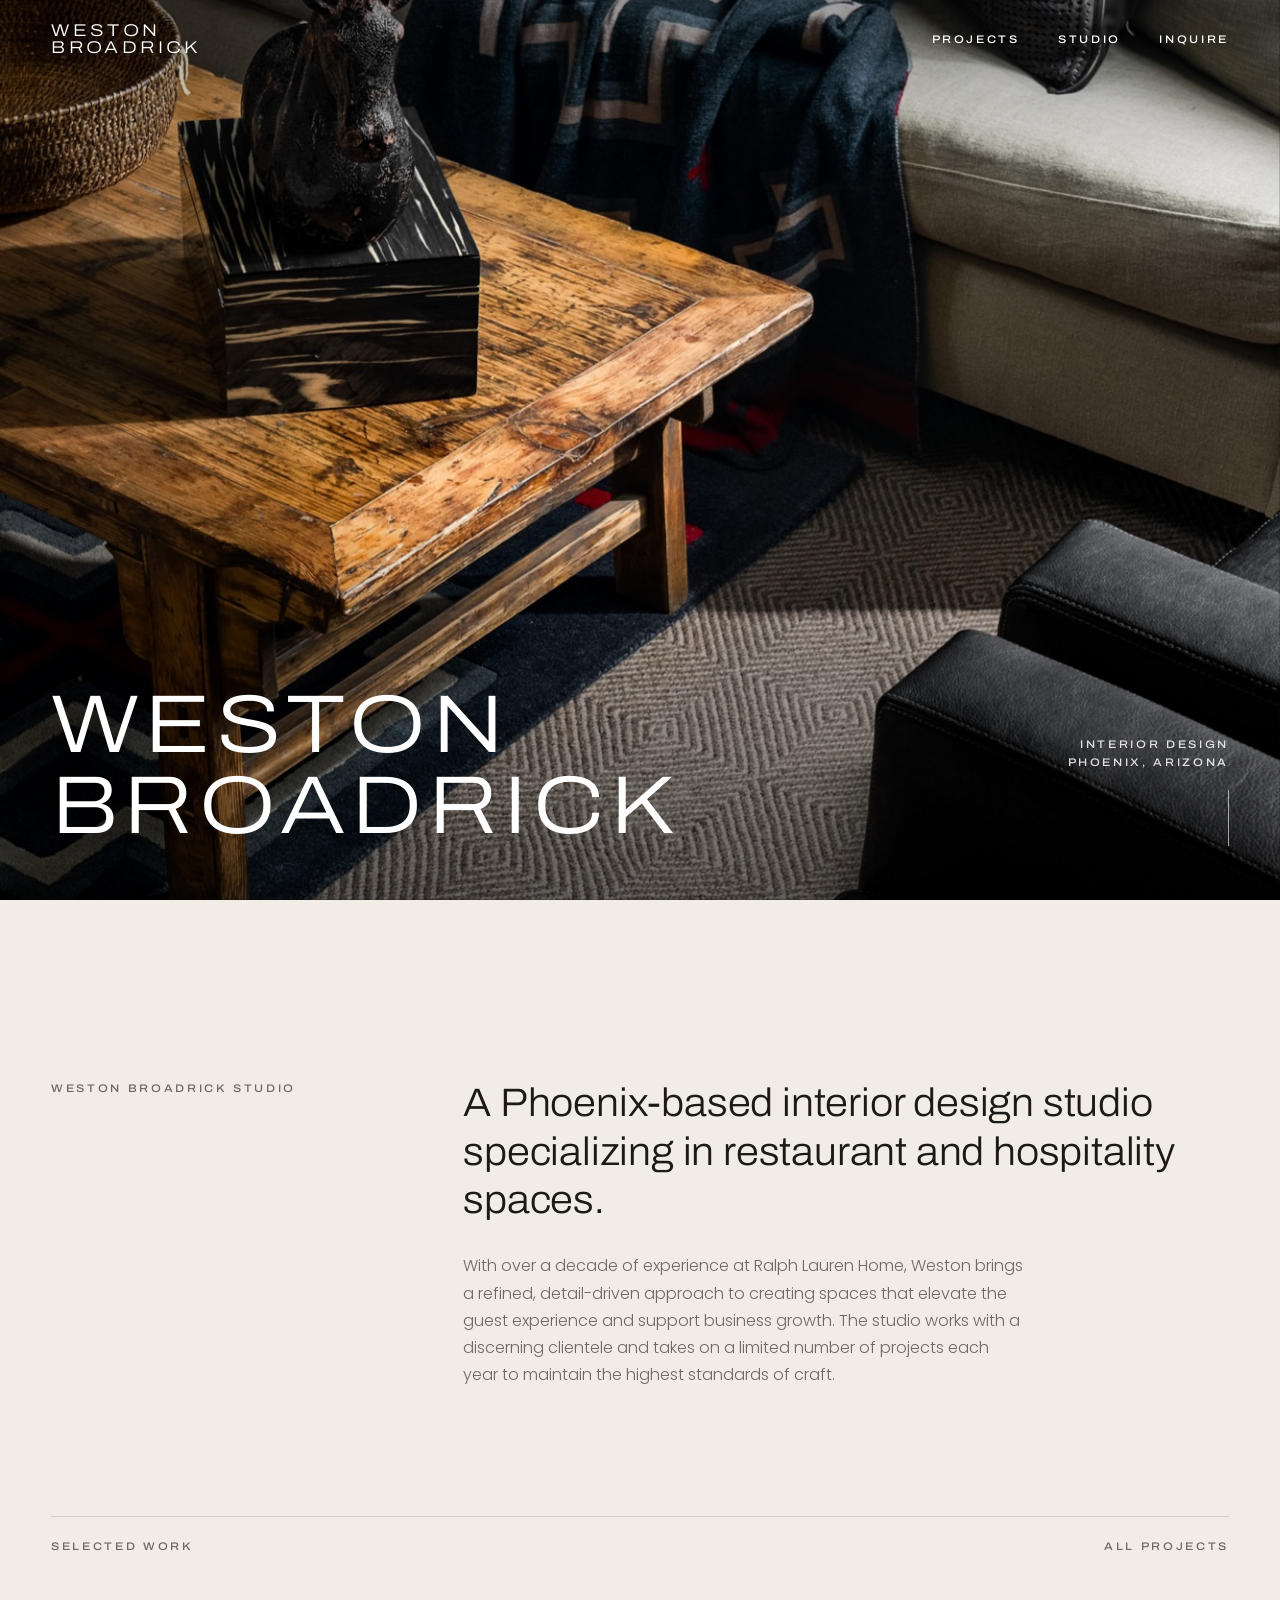
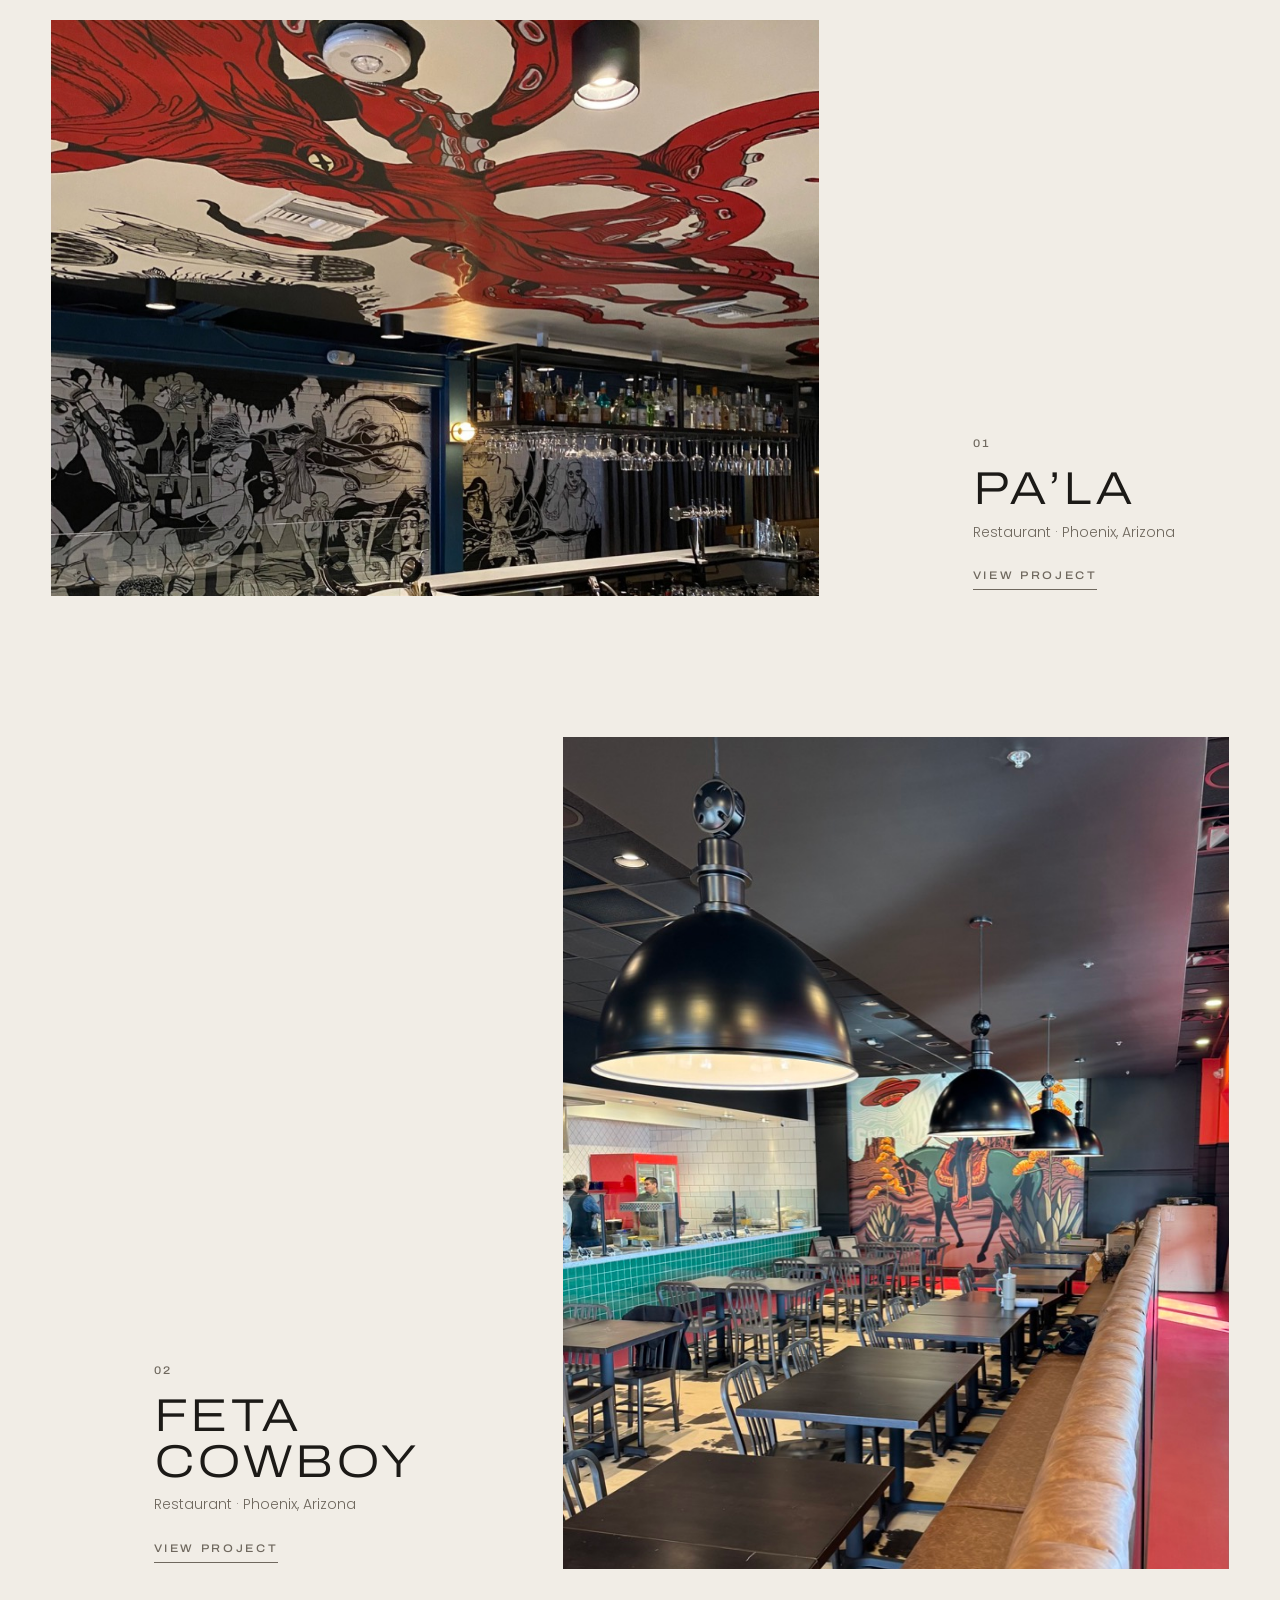
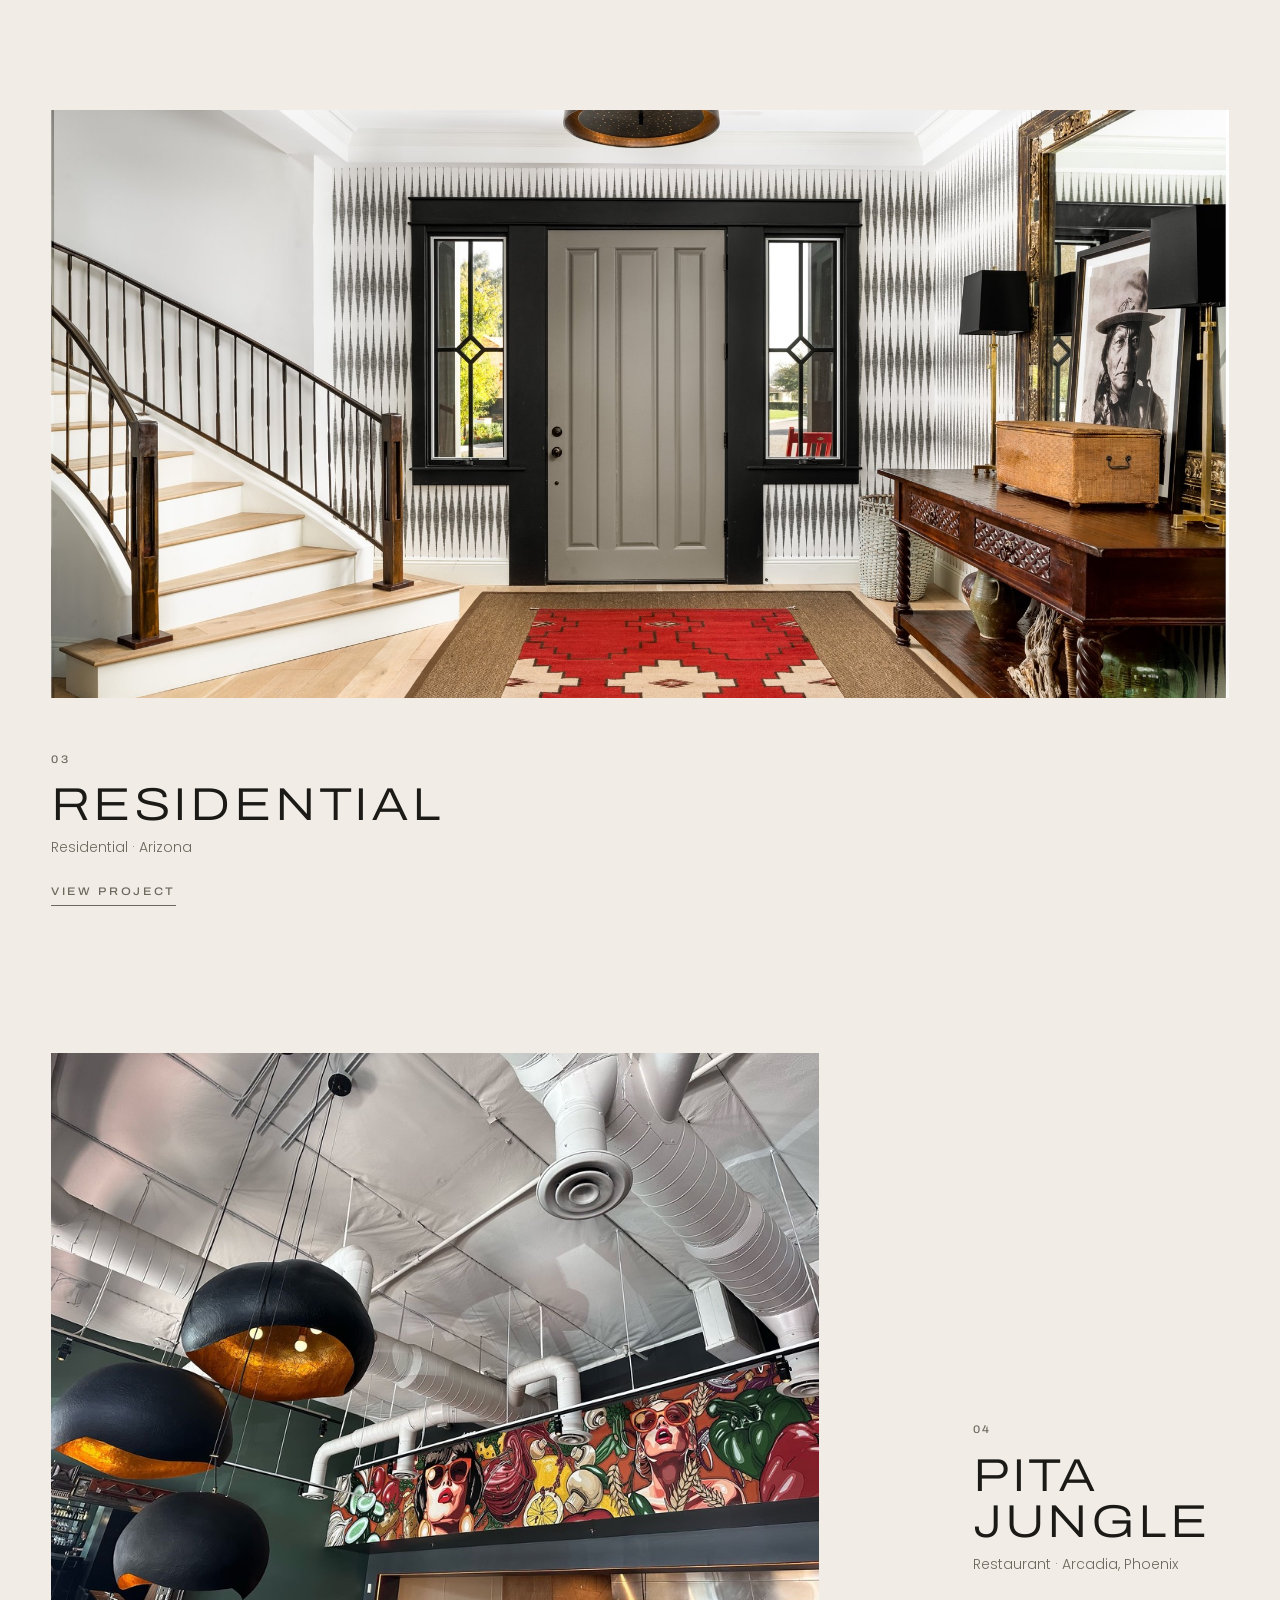
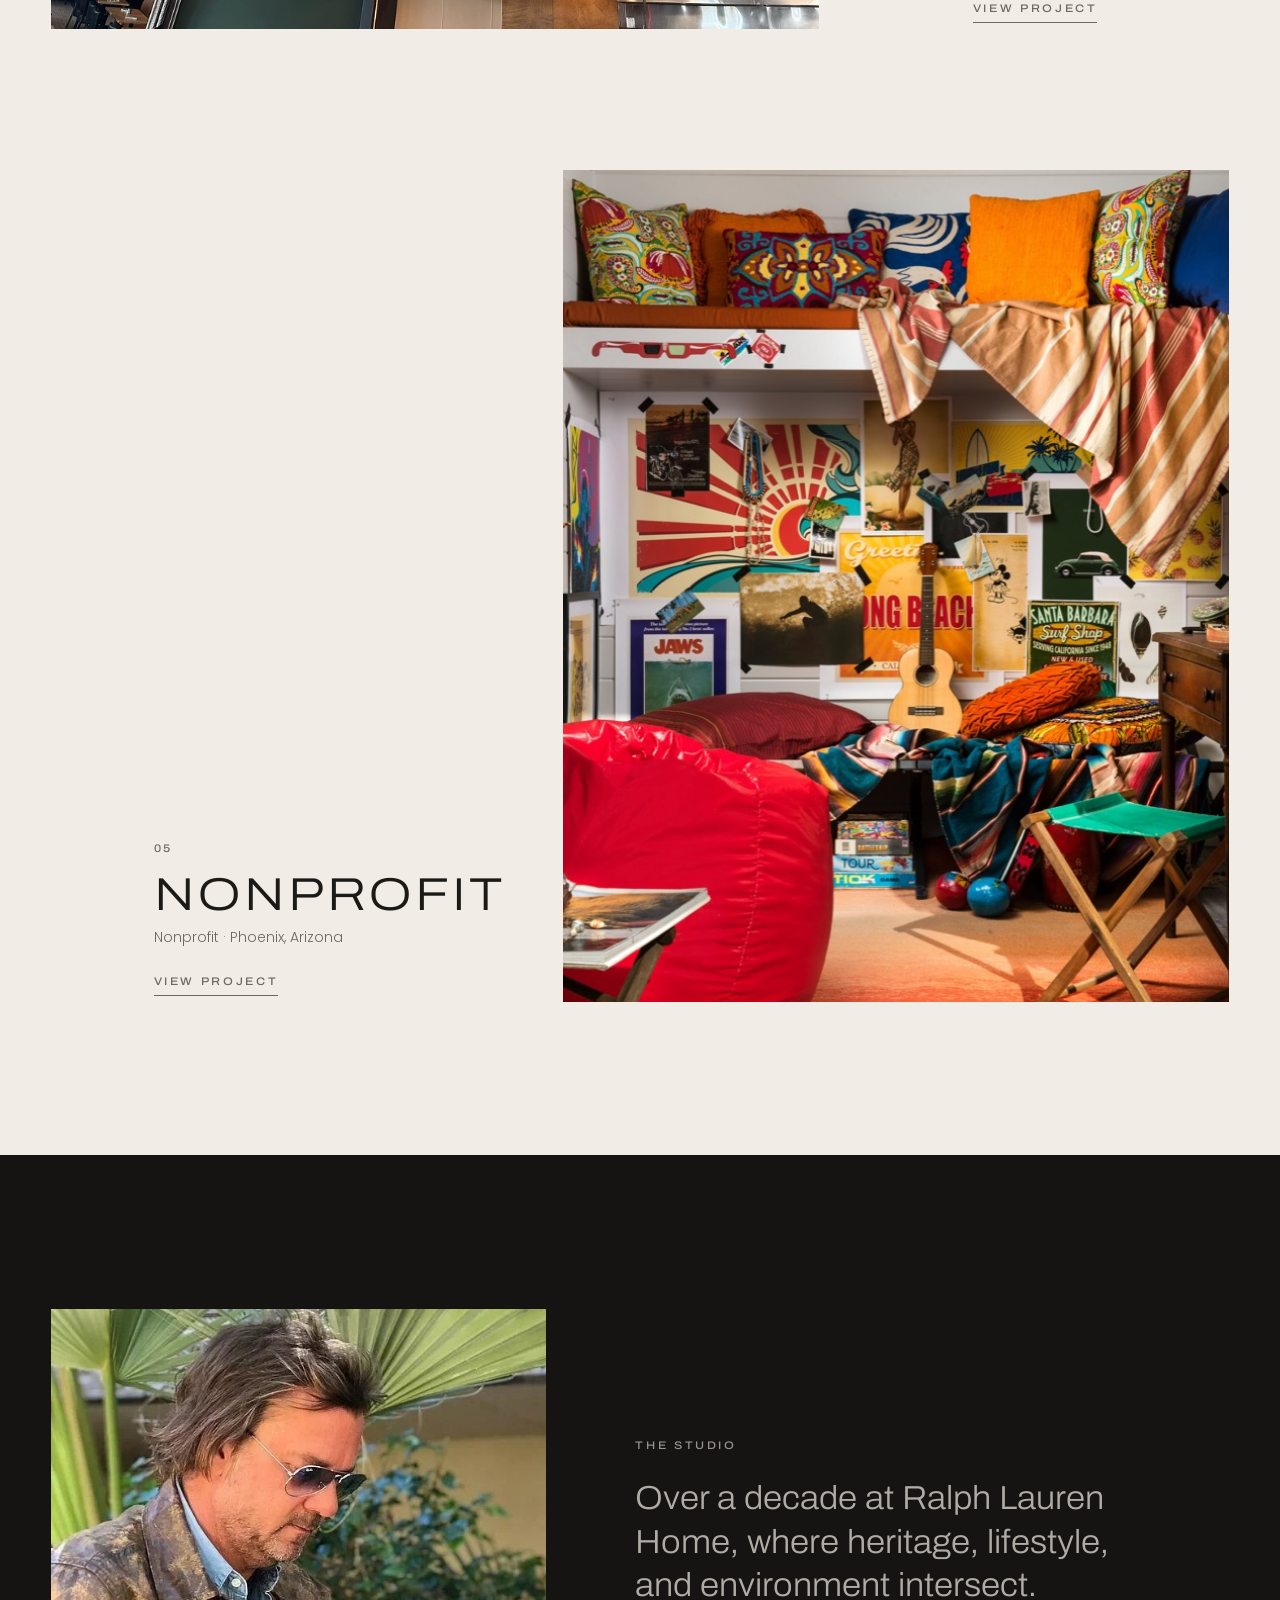
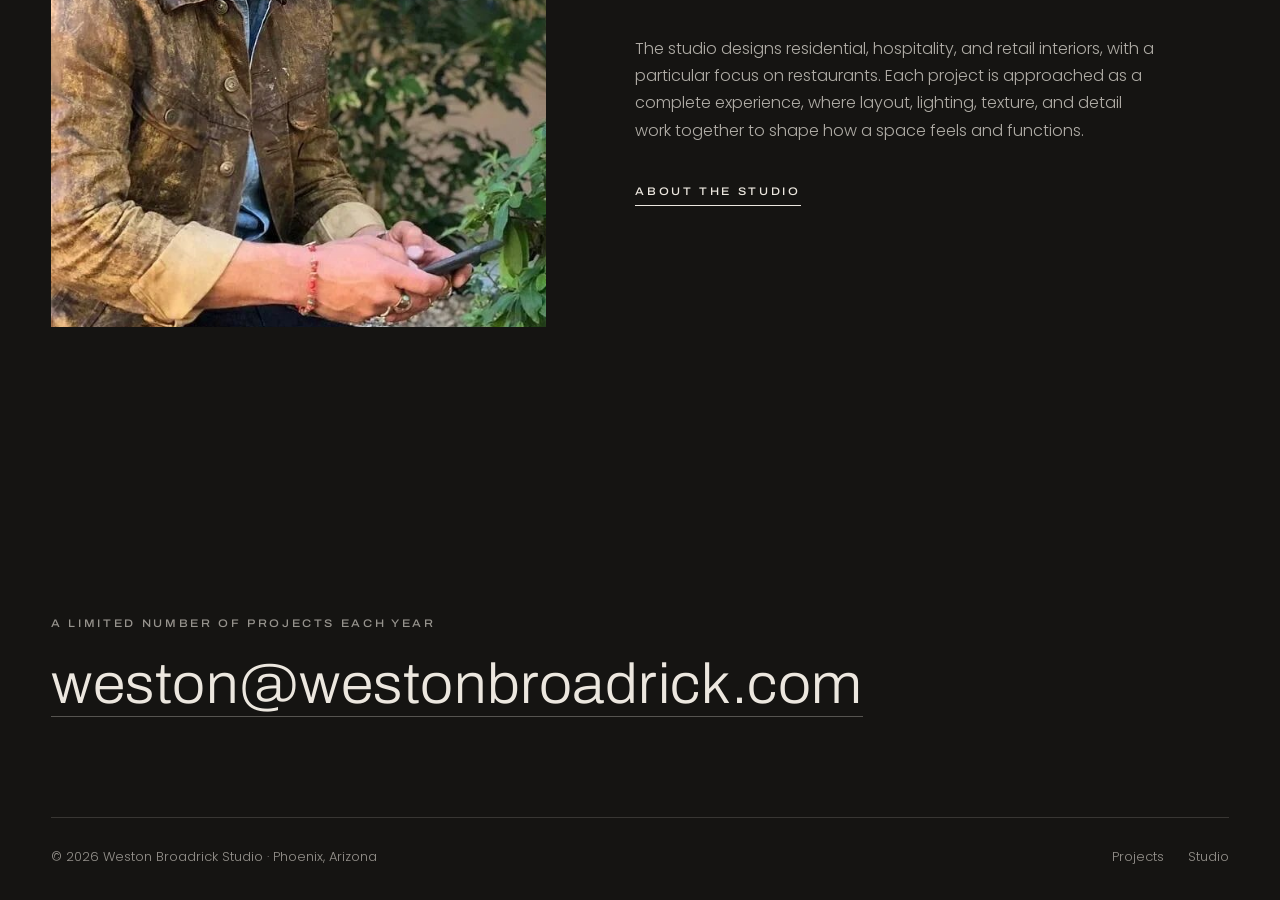
==== index.html @ f84f0133 "Weston Broadrick Studio site: static rebuild of Squarespace portfolio Co-Authored-By: Claude Opus 5 " ====
<!doctype html>
<html lang="en">
<head>
<meta charset="utf-8">
<meta name="viewport" content="width=device-width, initial-scale=1, viewport-fit=cover">
<title>Weston Broadrick Studio — Interior Design, Phoenix</title>
<meta name="description" content="Weston Broadrick Studio is a Phoenix interior design studio specializing in restaurant and hospitality spaces, shaped by over a decade at Ralph Lauren Home.">
<link rel="canonical" href="https://www.westonbroadrick.com/">
<meta property="og:type" content="website">
<meta property="og:title" content="Weston Broadrick Studio — Interior Design, Phoenix">
<meta property="og:description" content="Weston Broadrick Studio is a Phoenix interior design studio specializing in restaurant and hospitality spaces, shaped by over a decade at Ralph Lauren Home.">
<meta property="og:image" content="https://www.westonbroadrick.com/images/res-01.jpg">
<meta property="og:url" content="https://www.westonbroadrick.com/">
<meta name="twitter:card" content="summary_large_image">
<meta name="theme-color" content="#151412">
<link rel="icon" href="favicon.svg" type="image/svg+xml">
<link rel="preconnect" href="https://fonts.googleapis.com">
<link rel="preconnect" href="https://fonts.gstatic.com" crossorigin>
<link rel="stylesheet" href="https://fonts.googleapis.com/css2?family=Archivo:wdth,wght@62..125,300..600&family=Poppins:wght@300;400;500&display=swap">
<link rel="stylesheet" href="css/site.css">
</head>
<body class="has-hero">
<a class="skip" href="#main">Skip to content</a>
<header class="site-header">
  <a class="wordmark" href="./" aria-label="Weston Broadrick Studio, home"><span>Weston</span><span>Broadrick</span></a>
  <button class="menu-btn" type="button" aria-expanded="false" aria-controls="site-nav">Menu</button>
  <nav class="nav" id="site-nav" aria-label="Main">
    <a href="projects/">Projects</a>
    <a href="contact/">Studio</a>
    <a href="mailto:weston@westonbroadrick.com">Inquire</a>
  </nav>
</header>
<main id="main">
  <section class="hero">
    <img src="images/res-01.jpg" srcset="images/res-01-sm.jpg 1000w, images/res-01.jpg 1333w" sizes="100vw" width="1333" height="2000" alt="Living room with a leather chair and a reclaimed wood table" data-full="images/res-01.jpg" fetchpriority="high" decoding="async" style="object-position:50% 22%">
    <div class="hero-text">
      <h1 class="hero-title">Weston<br>Broadrick</h1>
      <div class="hero-meta">
        <span class="eyebrow">Interior Design</span>
        <span class="eyebrow">Phoenix, Arizona</span>
        <div class="scroll-cue" aria-hidden="true"></div>
      </div>
    </div>
  </section>

  <section class="statement wrap">
    <div class="statement-grid reveal">
      <span class="eyebrow">Weston Broadrick Studio</span>
      <div>
        <p class="statement-lead">A Phoenix-based interior design studio specializing in restaurant and hospitality spaces.</p>
        <p class="statement-body">With over a decade of experience at Ralph Lauren Home, Weston brings a refined, detail-driven approach to creating spaces that elevate the guest experience and support business growth. The studio works with a discerning clientele and takes on a limited number of projects each year to maintain the highest standards of craft.</p>
      </div>
    </div>
  </section>

  <section class="index wrap" aria-labelledby="work-h">
    <div class="index-head"><h2 class="eyebrow" id="work-h" style="margin:0">Selected Work</h2><a class="eyebrow" href="projects/">All projects</a></div>
  <a class="work a reveal" href="projects/pala/">
    <div class="work-media"><img src="images/pala-01.jpg" srcset="images/pala-01-sm.jpg 1000w, images/pala-01.jpg 2000w" sizes="(max-width: 820px) 100vw, 66vw" width="2000" height="1910" alt="Red octopus mural spanning the bar ceiling at Pa’La" data-full="images/pala-01.jpg" loading="lazy" decoding="async"></div>
    <div class="work-caption">
      <span class="eyebrow work-num">01</span>
      <h3 class="work-name">Pa’La</h3>
      <div class="work-type">Restaurant &middot; Phoenix, Arizona</div>
      <span class="eyebrow work-link">View project</span>
    </div>
  </a>
  <a class="work b reveal" href="projects/fetacowboy/">
    <div class="work-media"><img src="images/feta-cover.jpg" srcset="images/feta-cover-sm.jpg 1000w, images/feta-cover.jpg 1490w" sizes="(max-width: 820px) 100vw, 58vw" width="1490" height="2000" alt="Long dining room with banquette and dome pendants at Feta Cowboy" data-full="images/feta-cover.jpg" loading="lazy" decoding="async"></div>
    <div class="work-caption">
      <span class="eyebrow work-num">02</span>
      <h3 class="work-name">Feta Cowboy</h3>
      <div class="work-type">Restaurant &middot; Phoenix, Arizona</div>
      <span class="eyebrow work-link">View project</span>
    </div>
  </a>
  <a class="work c reveal" href="projects/residential/">
    <div class="work-media"><img src="images/res-03.jpg" srcset="images/res-03-sm.jpg 1000w, images/res-03.jpg 2000w" sizes="100vw" width="2000" height="1333" alt="Entry hall with staircase, red runner, and wood console" data-full="images/res-03.jpg" loading="lazy" decoding="async"></div>
    <div class="work-caption">
      <span class="eyebrow work-num">03</span>
      <h3 class="work-name">Residential</h3>
      <div class="work-type">Residential &middot; Arizona</div>
      <span class="eyebrow work-link">View project</span>
    </div>
  </a>
  <a class="work a reveal" href="projects/pita-jungle/">
    <div class="work-media"><img src="images/pita-02.jpg" srcset="images/pita-02-sm.jpg 1000w, images/pita-02.jpg 2000w" sizes="(max-width: 820px) 100vw, 66vw" width="2000" height="1500" alt="Bar with black dome pendants and a painted mural at Pita Jungle Arcadia" data-full="images/pita-02.jpg" loading="lazy" decoding="async"></div>
    <div class="work-caption">
      <span class="eyebrow work-num">04</span>
      <h3 class="work-name">Pita Jungle</h3>
      <div class="work-type">Restaurant &middot; Arcadia, Phoenix</div>
      <span class="eyebrow work-link">View project</span>
    </div>
  </a>
  <a class="work b reveal" href="projects/nonprofit/">
    <div class="work-media"><img src="images/np-01.jpg" srcset="images/np-01-sm.jpg 1000w, images/np-01.jpg 1317w" sizes="(max-width: 820px) 100vw, 58vw" width="1317" height="2000" alt="Colorful textiles and lanterns inside the Boho Beach House playhouse" data-full="images/np-01.jpg" loading="lazy" decoding="async"></div>
    <div class="work-caption">
      <span class="eyebrow work-num">05</span>
      <h3 class="work-name">Nonprofit</h3>
      <div class="work-type">Nonprofit &middot; Phoenix, Arizona</div>
      <span class="eyebrow work-link">View project</span>
    </div>
  </a>
  </section>

  <section class="studio-band">
    <div class="wrap studio-grid reveal">
      <img src="images/studio-weston.jpg" width="609" height="810" alt="Weston Broadrick" data-full="images/studio-weston.jpg" loading="lazy" decoding="async">
      <div>
        <span class="eyebrow">The Studio</span>
        <p class="studio-quote">Over a decade at Ralph Lauren Home, where heritage, lifestyle, and environment intersect.</p>
        <p>The studio designs residential, hospitality, and retail interiors, with a particular focus on restaurants. Each project is approached as a complete experience, where layout, lighting, texture, and detail work together to shape how a space feels and functions.</p>
        <a class="eyebrow work-link" href="contact/">About the studio</a>
      </div>
    </div>
  </section>
</main>
<script type="application/ld+json">{"@context": "https://schema.org", "@type": "InteriorDesigner", "name": "Weston Broadrick Studio", "url": "https://www.westonbroadrick.com/", "email": "weston@westonbroadrick.com", "image": "https://www.westonbroadrick.com/images/res-01.jpg", "founder": {"@type": "Person", "name": "Weston Broadrick"}, "address": {"@type": "PostalAddress", "addressLocality": "Phoenix", "addressRegion": "AZ", "addressCountry": "US"}, "description": "Weston Broadrick Studio is a Phoenix interior design studio specializing in restaurant and hospitality spaces, shaped by over a decade at Ralph Lauren Home."}</script>
<footer class="site-footer">
  <div class="wrap">
    <div class="footer-cta reveal">
      <span class="eyebrow">A limited number of projects each year</span><br>
      <a class="footer-email" href="mailto:weston@westonbroadrick.com">weston@westonbroadrick.com</a>
    </div>
    <div class="footer-base">
      <span>&copy; 2026 Weston Broadrick Studio &middot; Phoenix, Arizona</span>
      <nav aria-label="Footer"><a href="projects/">Projects</a><a href="contact/">Studio</a></nav>
    </div>
  </div>
</footer>
<script src="js/site.js"></script>
</body>
</html>
---- css/site.css ----
/* ==========================================================
   Weston Broadrick Studio — site styles
   One stylesheet for every page. Colors and fonts live in the
   :root block right below, so the whole look can be tuned there.
   ========================================================== */

:root {
  --paper: #f1ede6;      /* warm off-white background, like heavy stock */
  --paper-2: #e8e2d8;    /* slightly deeper panel tone */
  --ink: #1c1a17;        /* near-black text */
  --muted: #6f685e;      /* secondary text */
  --line: rgba(28, 26, 23, 0.16);
  --night: #151412;      /* dark sections + footer */
  --night-ink: #ece7df;

  /* Archivo stands in for Acumin Pro (wide, all-caps headings);
     Poppins Light matches the current site body text */
  --display: "Archivo", "Helvetica Neue", Arial, sans-serif;
  --body: "Poppins", "Helvetica Neue", Arial, sans-serif;

  --gutter: clamp(16px, 4vw, 56px);
  --max: 1440px;
  --ease: cubic-bezier(0.2, 0.7, 0.1, 1);
}

*, *::before, *::after { box-sizing: border-box; }
html { -webkit-text-size-adjust: 100%; scroll-behavior: smooth; }
body {
  margin: 0;
  background: var(--paper);
  color: var(--ink);
  font-family: var(--body);
  font-weight: 300;
  font-size: 16px;
  line-height: 1.7;
  -webkit-font-smoothing: antialiased;
}
img { display: block; max-width: 100%; height: auto; }
a { color: inherit; text-decoration: none; }
::selection { background: var(--ink); color: var(--paper); }

/* ---------- shared type ---------- */
.caps {
  font-family: var(--display);
  font-stretch: 112%;
  font-weight: 400;
  text-transform: uppercase;
  letter-spacing: 0.16em;
}
.eyebrow {
  font-family: var(--display);
  font-stretch: 112%;
  font-size: 11px;
  font-weight: 500;
  letter-spacing: 0.24em;
  text-transform: uppercase;
  color: var(--muted);
}
.wrap { max-width: var(--max); margin: 0 auto; padding: 0 var(--gutter); }

/* ---------- header ---------- */
.site-header {
  position: fixed; inset: 0 0 auto 0; z-index: 50;
  display: flex; align-items: center; justify-content: space-between;
  padding: 22px var(--gutter);
  color: var(--ink);
  transition: background .4s var(--ease), color .4s var(--ease), padding .4s var(--ease);
}
/* over a full-bleed photo the header starts white, then turns solid on scroll */
.has-hero .site-header { color: #fff; }
.site-header.is-solid {
  background: rgba(241, 237, 230, 0.94);
  -webkit-backdrop-filter: blur(10px); backdrop-filter: blur(10px);
  color: var(--ink);
  padding-top: 14px; padding-bottom: 14px;
  border-bottom: 1px solid var(--line);
}
.wordmark {
  font-family: var(--display);
  font-stretch: 118%;
  font-weight: 300;
  font-size: 17px;
  line-height: 1.02;
  letter-spacing: 0.2em;
  text-transform: uppercase;
}
.wordmark span { display: block; }
.nav { display: flex; gap: clamp(20px, 3vw, 40px); }
.nav a {
  font-family: var(--display); font-stretch: 112%;
  font-size: 11px; font-weight: 500; letter-spacing: 0.24em; text-transform: uppercase;
  padding: 6px 0; position: relative;
}
.nav a::after {
  content: ""; position: absolute; left: 0; right: 100%; bottom: 0;
  height: 1px; background: currentColor; transition: right .4s var(--ease);
}
.nav a:hover::after, .nav a[aria-current="page"]::after { right: 0; }

/* phone menu */
.menu-btn {
  display: none; background: none; border: 0; color: inherit; padding: 8px 0 8px 12px;
  font: 500 11px/1 var(--display); font-stretch: 112%; letter-spacing: 0.24em; text-transform: uppercase;
  cursor: pointer;
}
@media (max-width: 720px) {
  .menu-btn { display: block; }
  .nav {
    position: fixed; inset: 0; z-index: -1;
    flex-direction: column; justify-content: center; align-items: center; gap: 28px;
    background: var(--night); color: var(--night-ink);
    opacity: 0; pointer-events: none; transition: opacity .35s var(--ease);
  }
  .nav a { font-size: 15px; }
  .menu-open .nav { opacity: 1; pointer-events: auto; }
  /* frosted glass would trap the full-screen menu inside the header bar, so drop it while open */
  .menu-open .site-header {
    color: var(--night-ink); background: transparent; border-color: transparent;
    -webkit-backdrop-filter: none; backdrop-filter: none;
  }
  .menu-open { overflow: hidden; }
}

/* ---------- full-bleed hero ---------- */
.hero {
  position: relative; height: 100vh; height: 100svh; min-height: 520px;
  overflow: hidden; background: var(--night); color: #fff;
}
.hero img {
  position: absolute; inset: 0; width: 100%; height: 100%; object-fit: cover;
  transform: scale(1.04); animation: settle 2.4s var(--ease) forwards;
}
@keyframes settle { to { transform: scale(1); } }
.hero::after { /* soft shade so white type always reads */
  content: ""; position: absolute; inset: 0;
  background: linear-gradient(180deg, rgba(0,0,0,.34) 0%, rgba(0,0,0,0) 26%, rgba(0,0,0,0) 55%, rgba(0,0,0,.5) 100%);
}
.hero-text {
  position: absolute; left: var(--gutter); right: var(--gutter); bottom: clamp(28px, 6vh, 64px);
  z-index: 2; display: flex; justify-content: space-between; align-items: flex-end; gap: 24px;
}
.hero-title {
  margin: 0; font-family: var(--display); font-stretch: 118%; font-weight: 300;
  font-size: clamp(34px, 6.4vw, 96px); line-height: 0.98; letter-spacing: 0.06em; text-transform: uppercase;
}
.hero-meta { color: rgba(255,255,255,.85); text-align: right; white-space: nowrap; }
.hero-meta .eyebrow { color: inherit; display: block; }
.scroll-cue {
  width: 1px; height: 56px; background: rgba(255,255,255,.6); margin-left: auto; margin-top: 18px;
  transform-origin: top; animation: cue 2.2s var(--ease) infinite;
}
@keyframes cue { 0% { transform: scaleY(0); } 50% { transform: scaleY(1); transform-origin: top; } 51% { transform-origin: bottom; } 100% { transform: scaleY(0); transform-origin: bottom; } }
@media (max-width: 720px) {
  .hero-text { flex-direction: column; align-items: flex-start; }
  .hero-meta { text-align: left; }
  .scroll-cue { display: none; }
}

/* ---------- intro statement ---------- */
.statement { padding-top: clamp(80px, 14vw, 180px); padding-bottom: clamp(64px, 10vw, 140px); }
.statement-grid { display: grid; grid-template-columns: 1fr 2.2fr; gap: clamp(24px, 5vw, 80px); }
.statement-lead {
  margin: 0; font-family: var(--display); font-stretch: 105%; font-weight: 300;
  font-size: clamp(24px, 3.1vw, 44px); line-height: 1.22; letter-spacing: -0.005em;
}
.statement-body { margin: 28px 0 0; max-width: 560px; color: var(--muted); font-size: 16px; }
@media (max-width: 820px) { .statement-grid { grid-template-columns: 1fr; } }

/* ---------- project index (home + projects page) ---------- */
.index { padding-bottom: clamp(80px, 12vw, 160px); }
.index-head {
  display: flex; justify-content: space-between; align-items: baseline;
  border-top: 1px solid var(--line); padding-top: 20px; margin-bottom: clamp(32px, 5vw, 64px);
}
.work {
  display: grid; grid-template-columns: repeat(12, 1fr); gap: var(--gutter);
  align-items: end; margin-bottom: clamp(72px, 11vw, 150px);
}
.work:last-child { margin-bottom: 0; }
.work-media { overflow: hidden; background: var(--paper-2); }
.work-media img { width: 100%; height: 100%; object-fit: cover; transition: transform 1.2s var(--ease); }
.work:hover .work-media img { transform: scale(1.035); }
.work-caption { padding-bottom: 6px; }
.work-num { display: block; margin-bottom: 14px; }
.work-name {
  margin: 0 0 8px; font-family: var(--display); font-stretch: 118%; font-weight: 300;
  font-size: clamp(28px, 3.6vw, 52px); line-height: 1; letter-spacing: 0.06em; text-transform: uppercase;
}
.work-type { color: var(--muted); font-size: 14px; }
.work-link {
  display: inline-block; margin-top: 22px; padding-bottom: 4px; border-bottom: 1px solid currentColor;
}
/* the five rows alternate size and side, magazine-spread style */
.work.a .work-media { grid-column: 1 / span 8; aspect-ratio: 4 / 3; }
.work.a .work-caption { grid-column: 10 / span 3; }
.work.b .work-media { grid-column: 6 / span 7; aspect-ratio: 4 / 5; order: 2; }
.work.b .work-caption { grid-column: 2 / span 3; order: 1; }
.work.c .work-media { grid-column: 1 / span 12; aspect-ratio: 16 / 8; }
.work.c .work-caption { grid-column: 1 / span 6; }
@media (max-width: 820px) {
  .work { grid-template-columns: 1fr; gap: 18px; }
  .work .work-media, .work .work-caption { grid-column: 1 / -1 !important; order: initial !important; }
  .work .work-media { aspect-ratio: 4 / 5 !important; }
  .work.c .work-media { aspect-ratio: 4 / 3 !important; }
}

/* ---------- studio band ---------- */
.studio-band { background: var(--night); color: var(--night-ink); padding: clamp(80px, 12vw, 160px) 0; }
.studio-band .eyebrow { color: rgba(236,231,223,.6); }
.studio-grid { display: grid; grid-template-columns: 5fr 6fr; gap: clamp(32px, 7vw, 120px); align-items: center; }
.studio-grid img { width: 100%; aspect-ratio: 4 / 5; object-fit: cover; }
.studio-quote {
  margin: 20px 0 28px; font-family: var(--display); font-stretch: 105%; font-weight: 300;
  font-size: clamp(22px, 2.6vw, 36px); line-height: 1.3;
}
.studio-band p { color: rgba(236,231,223,.72); max-width: 520px; }
.studio-band .work-link { color: var(--night-ink); }
@media (max-width: 820px) { .studio-grid { grid-template-columns: 1fr; } }

/* ---------- project page ---------- */
.project-meta {
  display: grid; grid-template-columns: repeat(4, 1fr); gap: var(--gutter);
  padding: clamp(40px, 6vw, 72px) 0; border-bottom: 1px solid var(--line);
}
.project-meta dt { margin-bottom: 6px; }
.project-meta dd { margin: 0; font-size: 15px; }
.project-story { padding-top: clamp(56px, 8vw, 110px); }
.project-story .statement-lead { max-width: 900px; }
.project-story p.statement-body { max-width: 640px; }
@media (max-width: 720px) { .project-meta { grid-template-columns: 1fr 1fr; row-gap: 24px; } }

.gallery { padding-top: clamp(56px, 8vw, 110px); padding-bottom: clamp(56px, 8vw, 110px); display: grid; gap: clamp(12px, 2vw, 28px); }
.g-row { display: grid; gap: clamp(12px, 2vw, 28px); }
.g-row.two { grid-template-columns: 1fr 1fr; }
.g-row.one-inset { padding: 0 clamp(0px, 10vw, 180px); }
.g-row.offset { grid-template-columns: 5fr 7fr; align-items: end; }
.g-row figure { margin: 0; background: var(--paper-2); overflow: hidden; }
.g-row img { width: 100%; height: 100%; object-fit: cover; cursor: zoom-in; transition: opacity .6s var(--ease); }
.g-row.two figure, .g-row.offset figure { aspect-ratio: 4 / 5; }
.g-row.offset figure:last-child { aspect-ratio: 4 / 3; }
@media (max-width: 720px) {
  .g-row.two, .g-row.offset { grid-template-columns: 1fr; }
  .g-row.one-inset { padding: 0; }
  .g-row.two figure, .g-row.offset figure, .g-row.offset figure:last-child { aspect-ratio: auto; }
}

.next-project {
  display: block; border-top: 1px solid var(--line); padding: clamp(48px, 8vw, 100px) 0;
  text-align: center;
}
.next-project .work-name { margin-top: 14px; transition: letter-spacing .6s var(--ease); }
.next-project:hover .work-name { letter-spacing: 0.1em; }

/* ---------- plain page header (no hero) ---------- */
.page-head { padding-top: clamp(140px, 18vw, 220px); padding-bottom: clamp(40px, 6vw, 72px); }
.page-head .hero-title { color: var(--ink); }

/* ---------- studio / contact page ---------- */
.about-grid { display: grid; grid-template-columns: 5fr 7fr; gap: clamp(32px, 7vw, 120px); padding-bottom: clamp(80px, 12vw, 160px); }
.about-grid img { width: 100%; aspect-ratio: 4 / 5; object-fit: cover; position: sticky; top: 110px; }
.about-copy p { margin: 0 0 1.4em; max-width: 620px; }
.about-copy .statement-lead { margin-bottom: 1.2em; }
@media (max-width: 820px) {
  .about-grid { grid-template-columns: 1fr; }
  .about-grid img { position: static; }
}

/* ---------- footer ---------- */
.site-footer { background: var(--night); color: var(--night-ink); padding: clamp(72px, 10vw, 130px) 0 32px; }
.footer-cta { border-bottom: 1px solid rgba(236,231,223,.16); padding-bottom: clamp(56px, 8vw, 100px); }
.footer-cta .eyebrow { color: rgba(236,231,223,.6); }
.footer-email {
  display: inline-block; margin-top: 18px;
  font-family: var(--display); font-stretch: 105%; font-weight: 300;
  font-size: clamp(24px, 4.4vw, 64px); line-height: 1.1; letter-spacing: 0.01em;
  word-break: break-word; border-bottom: 1px solid rgba(236,231,223,.3); transition: border-color .4s;
}
.footer-email:hover { border-color: var(--night-ink); }
.footer-base {
  display: flex; flex-wrap: wrap; gap: 16px 32px; justify-content: space-between;
  padding-top: 28px; font-size: 13px; color: rgba(236,231,223,.6);
}
.footer-base nav { display: flex; gap: 24px; }

/* ---------- lightbox (tap a gallery photo to view it large) ---------- */
.lightbox {
  position: fixed; inset: 0; z-index: 100; background: rgba(15,14,12,.97);
  display: flex; align-items: center; justify-content: center;
  opacity: 0; pointer-events: none; transition: opacity .3s var(--ease);
}
.lightbox.open { opacity: 1; pointer-events: auto; }
.lightbox img { max-width: 92vw; max-height: 86vh; width: auto; height: auto; object-fit: contain; }
.lightbox button {
  position: absolute; background: none; border: 0; color: #ece7df; cursor: pointer; padding: 18px;
  font: 500 11px/1 var(--display); font-stretch: 112%; letter-spacing: 0.24em; text-transform: uppercase;
}
.lb-close { top: 10px; right: 10px; }
.lb-prev { left: 6px; top: 50%; transform: translateY(-50%); }
.lb-next { right: 6px; top: 50%; transform: translateY(-50%); }
.lb-count { position: absolute; bottom: 20px; left: 0; right: 0; text-align: center; color: rgba(236,231,223,.6); }
@media (max-width: 720px) { .lb-prev, .lb-next { top: auto; bottom: 8px; transform: none; } }

/* ---------- gentle fade-up as things scroll into view ---------- */
.reveal { opacity: 0; transform: translateY(24px); transition: opacity 1s var(--ease), transform 1s var(--ease); }
.reveal.in { opacity: 1; transform: none; }
@media (prefers-reduced-motion: reduce) {
  *, *::before, *::after { animation: none !important; transition: none !important; }
  .reveal { opacity: 1; transform: none; }
}
.skip { position: absolute; left: -9999px; }
.skip:focus { left: 12px; top: 12px; z-index: 200; background: var(--ink); color: var(--paper); padding: 10px 14px; }
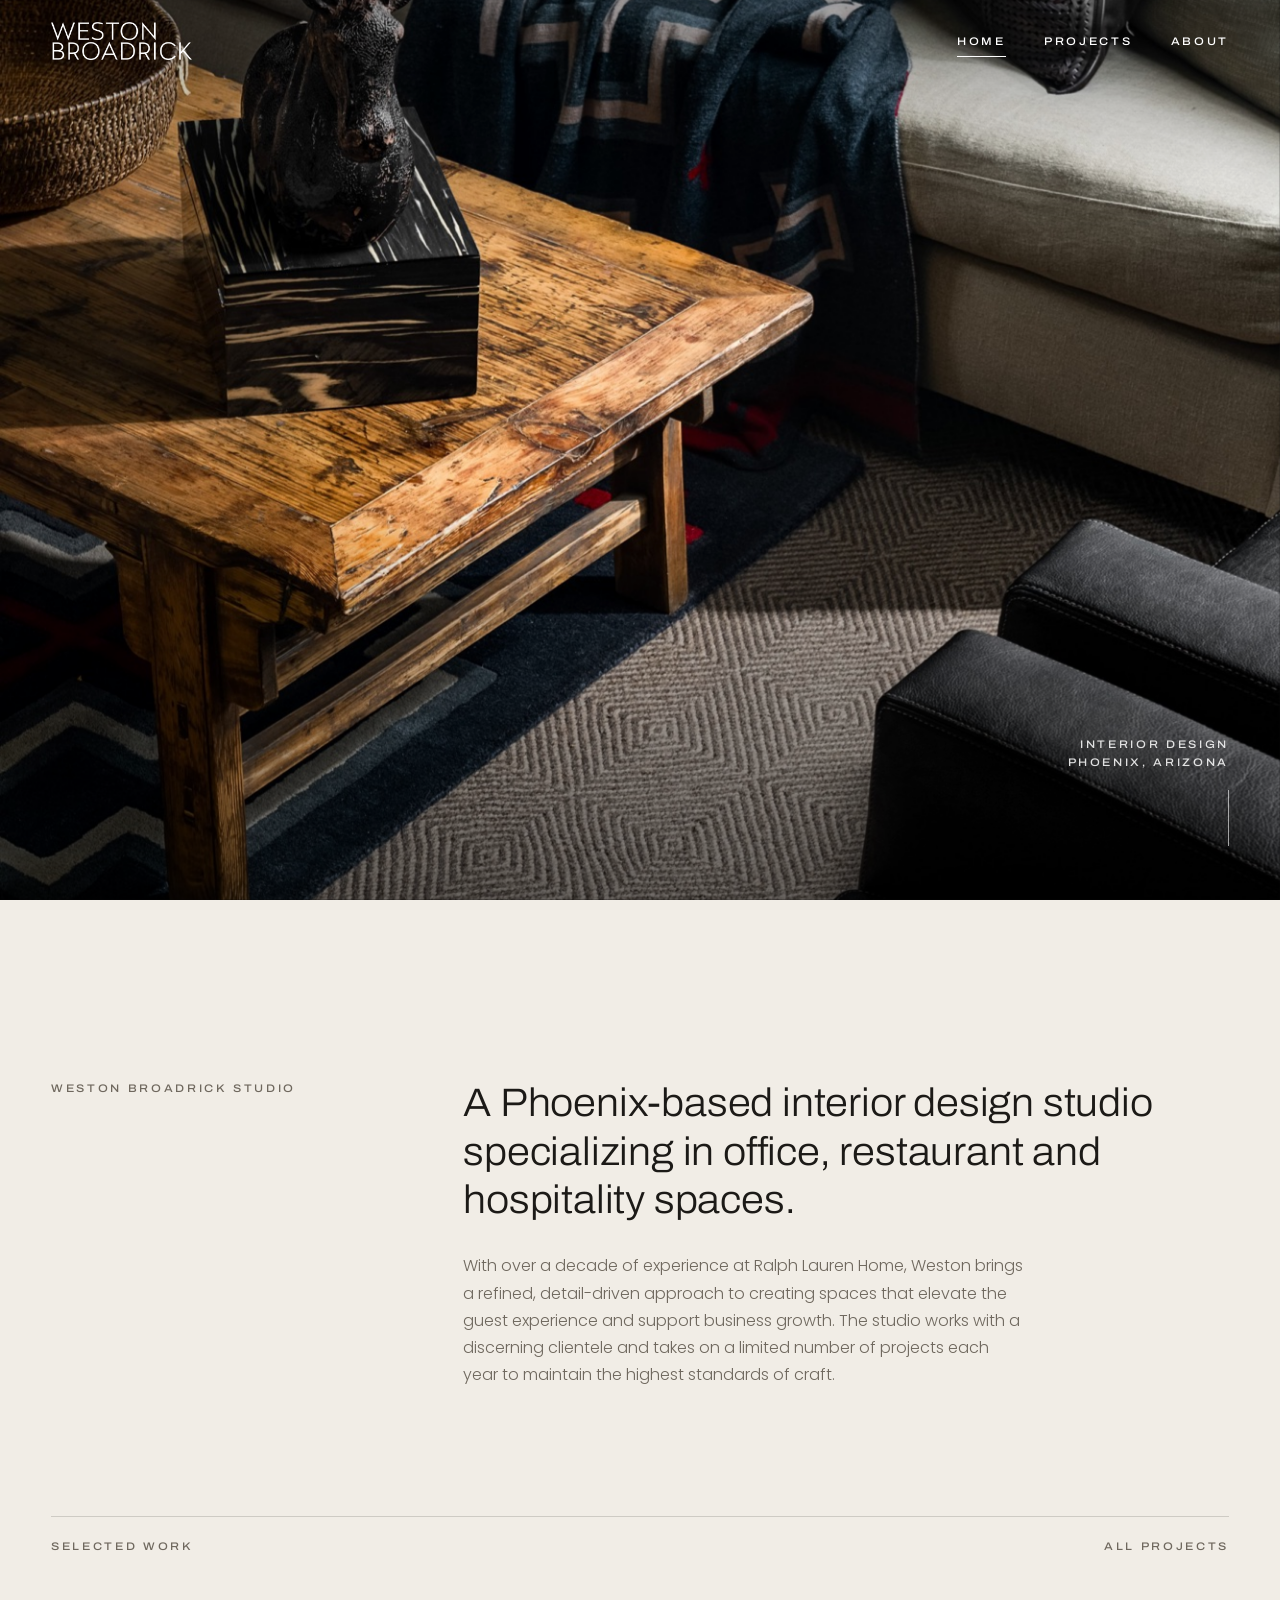
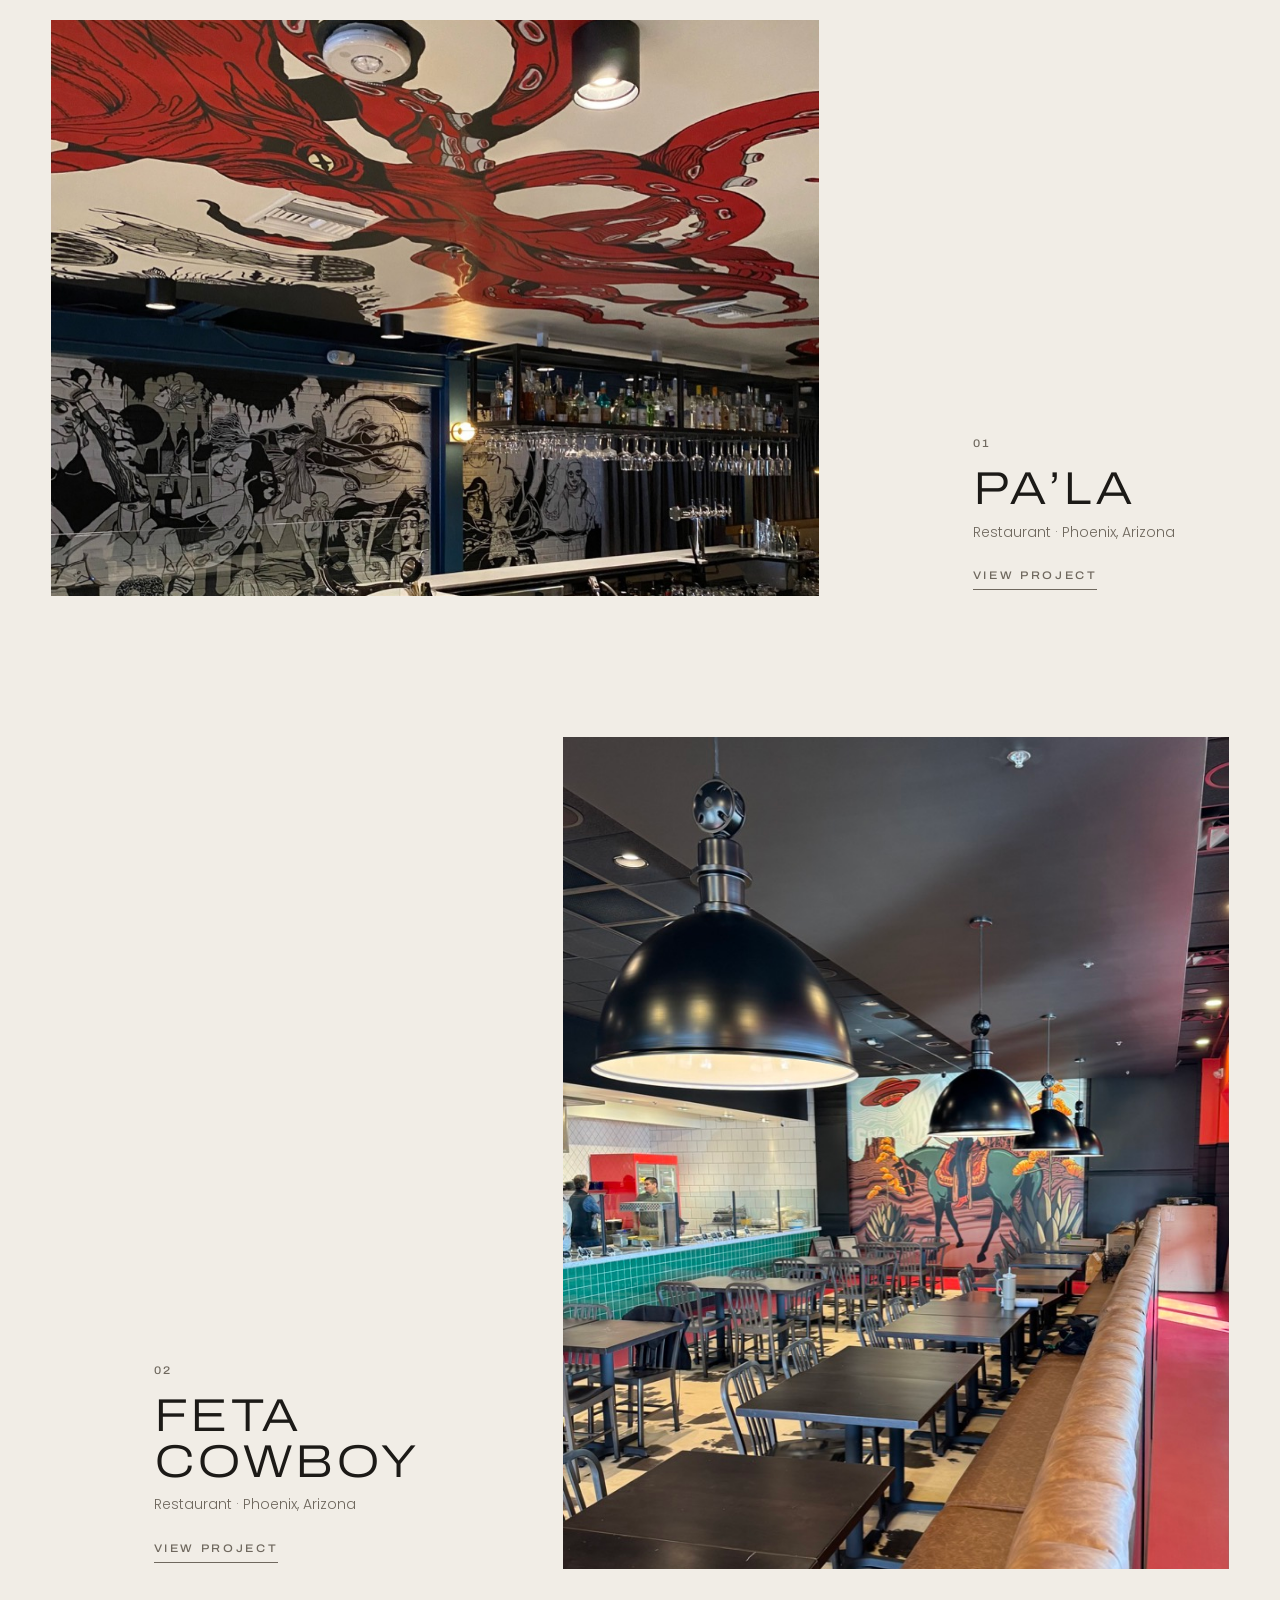
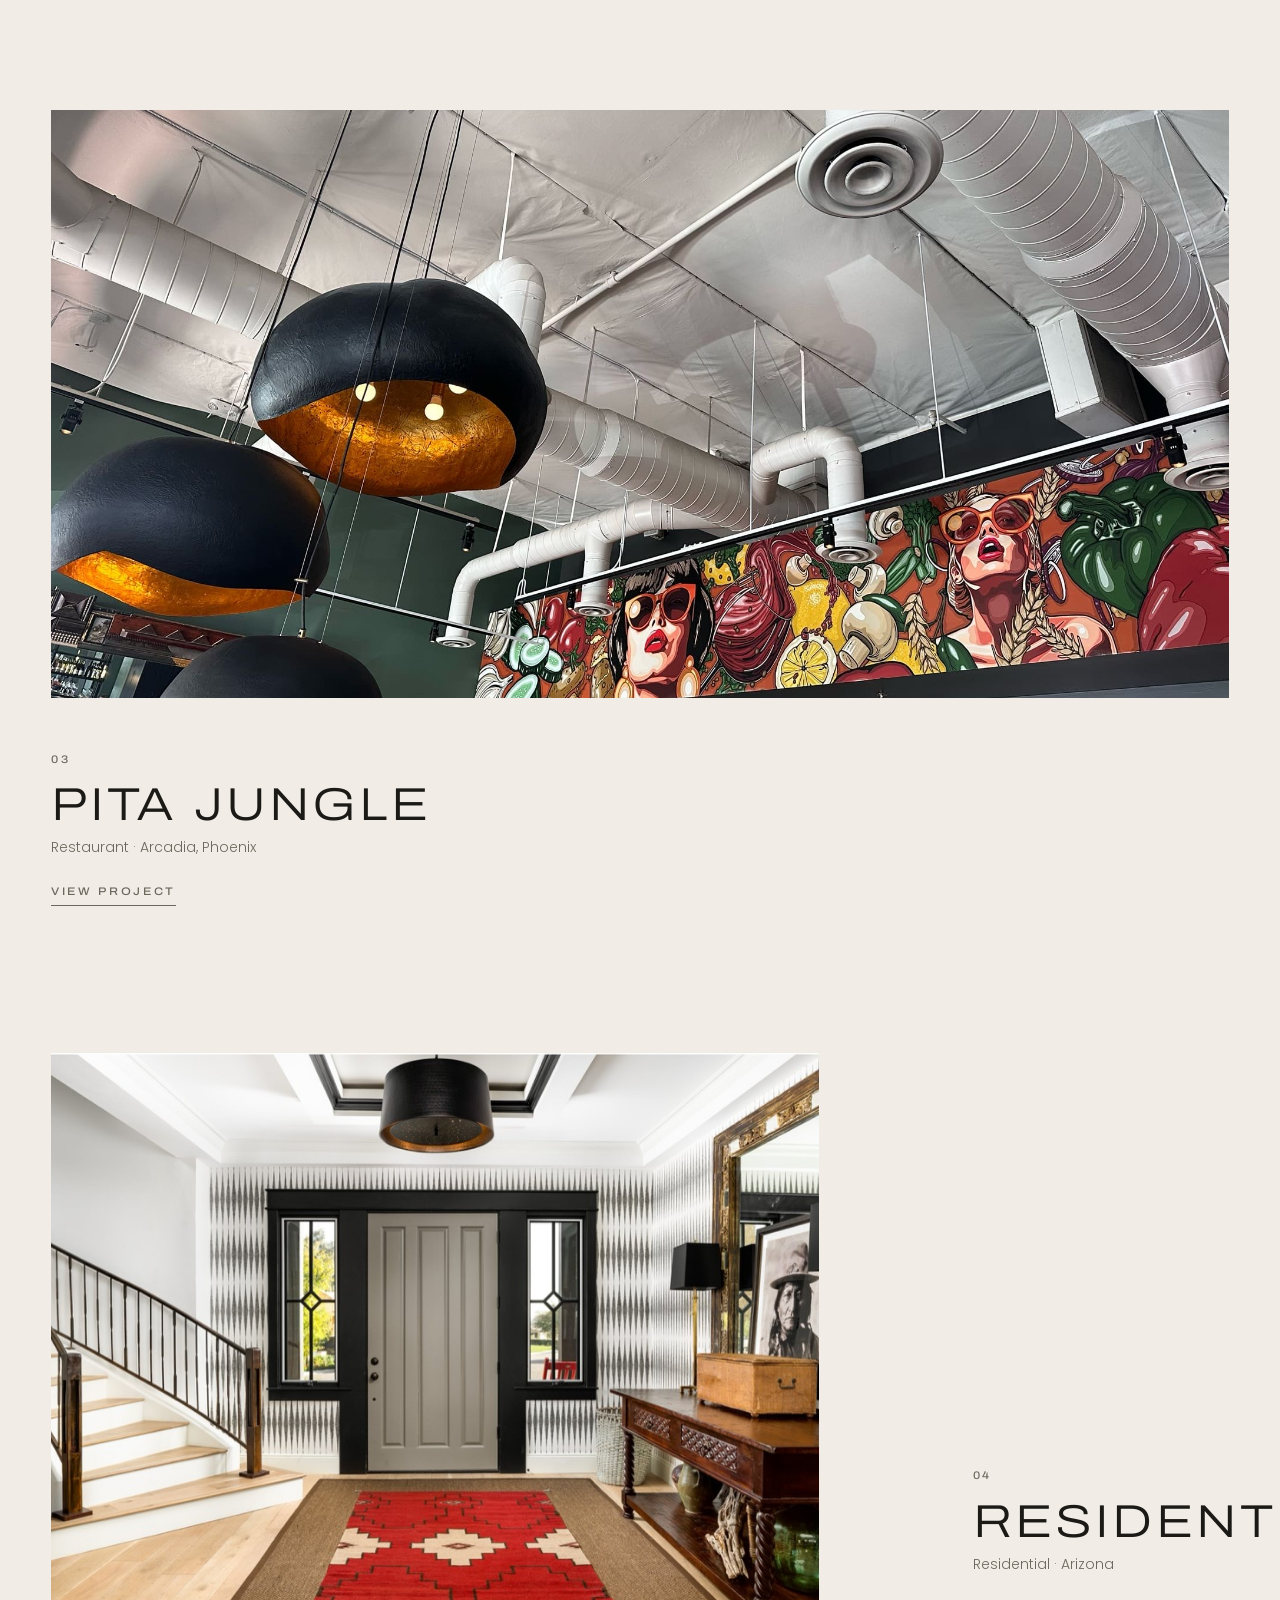
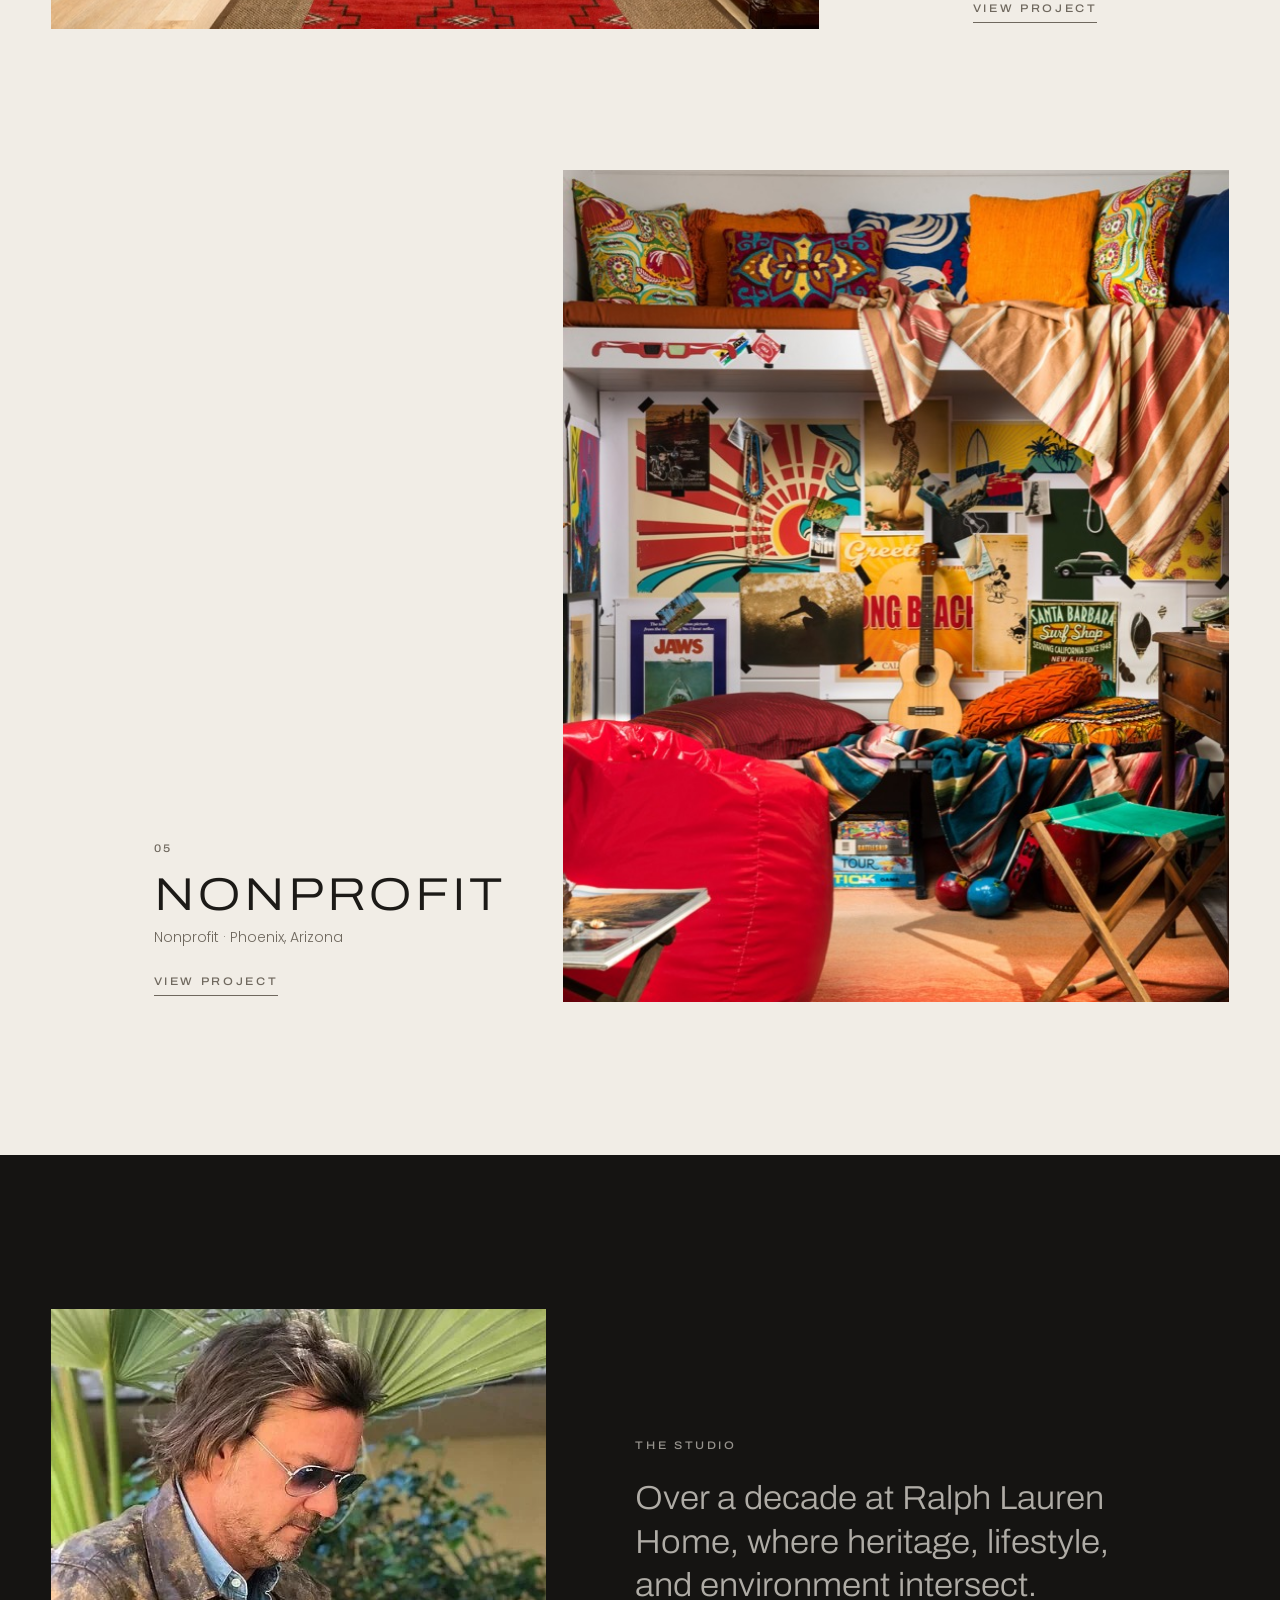
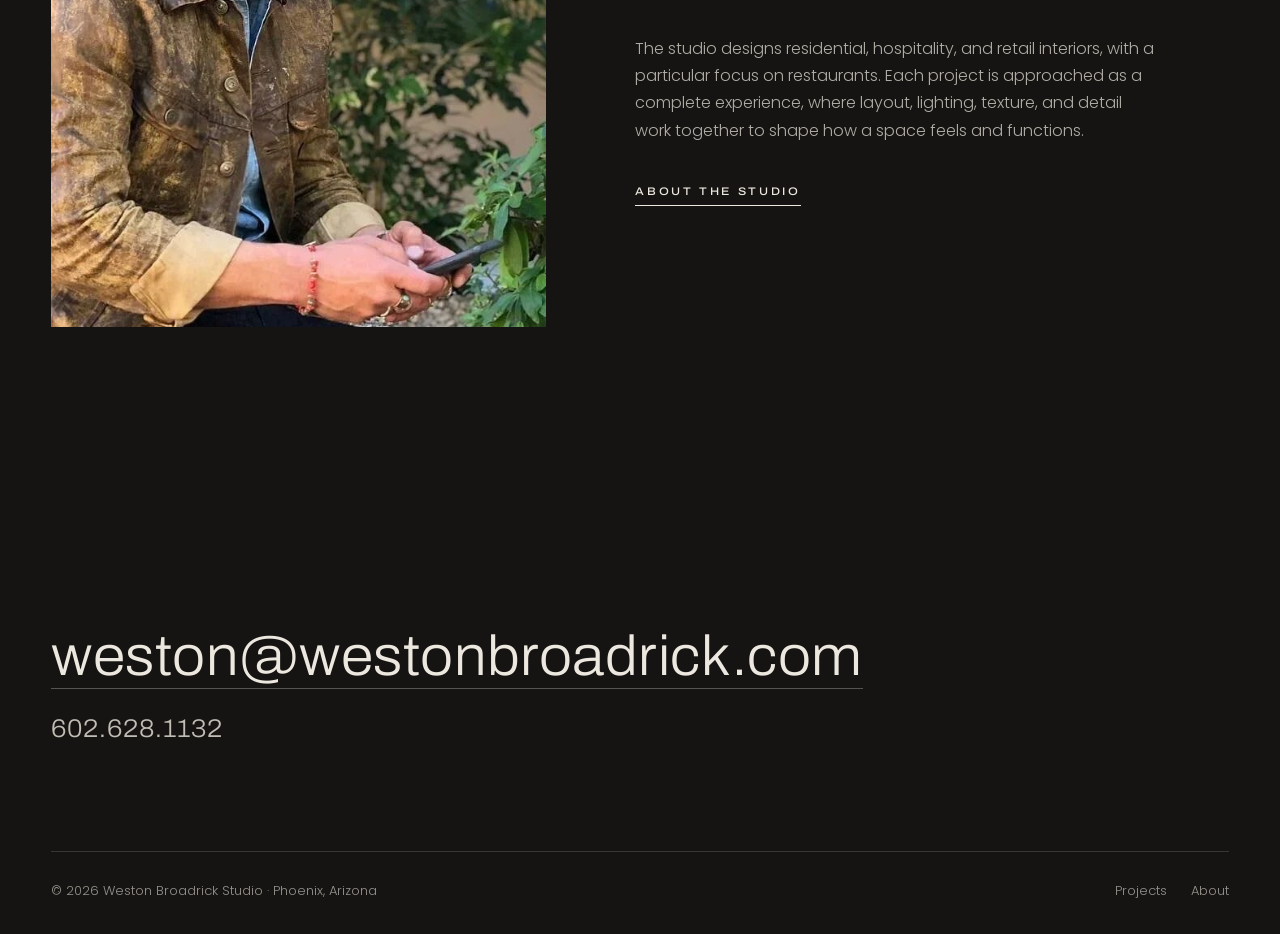
==== commit 4b50390c: "Round 1 client notes: real logo, Projects dropdown, Home/Projects/About nav, footer phone, cleaner h" ====
--- a/index.html
+++ b/index.html
@@ -4,11 +4,11 @@
 <meta charset="utf-8">
 <meta name="viewport" content="width=device-width, initial-scale=1, viewport-fit=cover">
 <title>Weston Broadrick Studio — Interior Design, Phoenix</title>
-<meta name="description" content="Weston Broadrick Studio is a Phoenix interior design studio specializing in restaurant and hospitality spaces, shaped by over a decade at Ralph Lauren Home.">
+<meta name="description" content="Weston Broadrick Studio is a Phoenix interior design studio specializing in office, restaurant and hospitality spaces, shaped by over a decade at Ralph Lauren Home.">
 <link rel="canonical" href="https://www.westonbroadrick.com/">
 <meta property="og:type" content="website">
 <meta property="og:title" content="Weston Broadrick Studio — Interior Design, Phoenix">
-<meta property="og:description" content="Weston Broadrick Studio is a Phoenix interior design studio specializing in restaurant and hospitality spaces, shaped by over a decade at Ralph Lauren Home.">
+<meta property="og:description" content="Weston Broadrick Studio is a Phoenix interior design studio specializing in office, restaurant and hospitality spaces, shaped by over a decade at Ralph Lauren Home.">
 <meta property="og:image" content="https://www.westonbroadrick.com/images/res-01.jpg">
 <meta property="og:url" content="https://www.westonbroadrick.com/">
 <meta name="twitter:card" content="summary_large_image">
@@ -22,19 +22,22 @@
 <body class="has-hero">
 <a class="skip" href="#main">Skip to content</a>
 <header class="site-header">
-  <a class="wordmark" href="./" aria-label="Weston Broadrick Studio, home"><span>Weston</span><span>Broadrick</span></a>
+  <a class="logo" href="./"><img src="images/logo.png" width="1000" height="273" alt="Weston Broadrick Studio"></a>
   <button class="menu-btn" type="button" aria-expanded="false" aria-controls="site-nav">Menu</button>
   <nav class="nav" id="site-nav" aria-label="Main">
-    <a href="projects/">Projects</a>
-    <a href="contact/">Studio</a>
-    <a href="mailto:weston@westonbroadrick.com">Inquire</a>
+    <a href="./" aria-current="page">Home</a>
+    <div class="nav-drop">
+      <a href="projects/" class="nav-drop-toggle">Projects</a>
+      <ul class="nav-sub"><li><a href="projects/pala/">Pa’La</a></li><li><a href="projects/fetacowboy/">Feta Cowboy</a></li><li><a href="projects/pita-jungle/">Pita Jungle</a></li><li><a href="projects/residential/">Residential</a></li><li><a href="projects/nonprofit/">Nonprofit</a></li></ul>
+    </div>
+    <a href="contact/">About</a>
   </nav>
 </header>
 <main id="main">
   <section class="hero">
     <img src="images/res-01.jpg" srcset="images/res-01-sm.jpg 1000w, images/res-01.jpg 1333w" sizes="100vw" width="1333" height="2000" alt="Living room with a leather chair and a reclaimed wood table" data-full="images/res-01.jpg" fetchpriority="high" decoding="async" style="object-position:50% 22%">
     <div class="hero-text">
-      <h1 class="hero-title">Weston<br>Broadrick</h1>
+      <h1 class="visually-hidden">Weston Broadrick Studio</h1>
       <div class="hero-meta">
         <span class="eyebrow">Interior Design</span>
         <span class="eyebrow">Phoenix, Arizona</span>
@@ -47,7 +50,7 @@
     <div class="statement-grid reveal">
       <span class="eyebrow">Weston Broadrick Studio</span>
       <div>
-        <p class="statement-lead">A Phoenix-based interior design studio specializing in restaurant and hospitality spaces.</p>
+        <p class="statement-lead">A Phoenix-based interior design studio specializing in office, restaurant and hospitality spaces.</p>
         <p class="statement-body">With over a decade of experience at Ralph Lauren Home, Weston brings a refined, detail-driven approach to creating spaces that elevate the guest experience and support business growth. The studio works with a discerning clientele and takes on a limited number of projects each year to maintain the highest standards of craft.</p>
       </div>
     </div>
@@ -73,21 +76,21 @@
       <span class="eyebrow work-link">View project</span>
     </div>
   </a>
-  <a class="work c reveal" href="projects/residential/">
-    <div class="work-media"><img src="images/res-03.jpg" srcset="images/res-03-sm.jpg 1000w, images/res-03.jpg 2000w" sizes="100vw" width="2000" height="1333" alt="Entry hall with staircase, red runner, and wood console" data-full="images/res-03.jpg" loading="lazy" decoding="async"></div>
+  <a class="work c reveal" href="projects/pita-jungle/">
+    <div class="work-media"><img src="images/pita-02.jpg" srcset="images/pita-02-sm.jpg 1000w, images/pita-02.jpg 2000w" sizes="100vw" width="2000" height="1500" alt="Bar with black dome pendants and a painted mural at Pita Jungle Arcadia" data-full="images/pita-02.jpg" loading="lazy" decoding="async"></div>
     <div class="work-caption">
       <span class="eyebrow work-num">03</span>
-      <h3 class="work-name">Residential</h3>
-      <div class="work-type">Residential &middot; Arizona</div>
+      <h3 class="work-name">Pita Jungle</h3>
+      <div class="work-type">Restaurant &middot; Arcadia, Phoenix</div>
       <span class="eyebrow work-link">View project</span>
     </div>
   </a>
-  <a class="work a reveal" href="projects/pita-jungle/">
-    <div class="work-media"><img src="images/pita-02.jpg" srcset="images/pita-02-sm.jpg 1000w, images/pita-02.jpg 2000w" sizes="(max-width: 820px) 100vw, 66vw" width="2000" height="1500" alt="Bar with black dome pendants and a painted mural at Pita Jungle Arcadia" data-full="images/pita-02.jpg" loading="lazy" decoding="async"></div>
+  <a class="work a reveal" href="projects/residential/">
+    <div class="work-media"><img src="images/res-03.jpg" srcset="images/res-03-sm.jpg 1000w, images/res-03.jpg 2000w" sizes="(max-width: 820px) 100vw, 66vw" width="2000" height="1333" alt="Entry hall with staircase, red runner, and wood console" data-full="images/res-03.jpg" loading="lazy" decoding="async"></div>
     <div class="work-caption">
       <span class="eyebrow work-num">04</span>
-      <h3 class="work-name">Pita Jungle</h3>
-      <div class="work-type">Restaurant &middot; Arcadia, Phoenix</div>
+      <h3 class="work-name">Residential</h3>
+      <div class="work-type">Residential &middot; Arizona</div>
       <span class="eyebrow work-link">View project</span>
     </div>
   </a>
@@ -114,16 +117,16 @@
     </div>
   </section>
 </main>
-<script type="application/ld+json">{"@context": "https://schema.org", "@type": "InteriorDesigner", "name": "Weston Broadrick Studio", "url": "https://www.westonbroadrick.com/", "email": "weston@westonbroadrick.com", "image": "https://www.westonbroadrick.com/images/res-01.jpg", "founder": {"@type": "Person", "name": "Weston Broadrick"}, "address": {"@type": "PostalAddress", "addressLocality": "Phoenix", "addressRegion": "AZ", "addressCountry": "US"}, "description": "Weston Broadrick Studio is a Phoenix interior design studio specializing in restaurant and hospitality spaces, shaped by over a decade at Ralph Lauren Home."}</script>
+<script type="application/ld+json">{"@context": "https://schema.org", "@type": "InteriorDesigner", "name": "Weston Broadrick Studio", "url": "https://www.westonbroadrick.com/", "email": "weston@westonbroadrick.com", "image": "https://www.westonbroadrick.com/images/res-01.jpg", "founder": {"@type": "Person", "name": "Weston Broadrick"}, "address": {"@type": "PostalAddress", "addressLocality": "Phoenix", "addressRegion": "AZ", "addressCountry": "US"}, "description": "Weston Broadrick Studio is a Phoenix interior design studio specializing in office, restaurant and hospitality spaces, shaped by over a decade at Ralph Lauren Home."}</script>
 <footer class="site-footer">
   <div class="wrap">
     <div class="footer-cta reveal">
-      <span class="eyebrow">A limited number of projects each year</span><br>
-      <a class="footer-email" href="mailto:weston@westonbroadrick.com">weston@westonbroadrick.com</a>
+      <a class="footer-email" href="mailto:weston@westonbroadrick.com">weston@westonbroadrick.com</a><br>
+      <a class="footer-phone" href="tel:+16026281132">602.628.1132</a>
     </div>
     <div class="footer-base">
       <span>&copy; 2026 Weston Broadrick Studio &middot; Phoenix, Arizona</span>
-      <nav aria-label="Footer"><a href="projects/">Projects</a><a href="contact/">Studio</a></nav>
+      <nav aria-label="Footer"><a href="projects/">Projects</a><a href="contact/">About</a></nav>
     </div>
   </div>
 </footer>
--- a/css/site.css
+++ b/css/site.css
@@ -75,16 +75,10 @@
   padding-top: 14px; padding-bottom: 14px;
   border-bottom: 1px solid var(--line);
 }
-.wordmark {
-  font-family: var(--display);
-  font-stretch: 118%;
-  font-weight: 300;
-  font-size: 17px;
-  line-height: 1.02;
-  letter-spacing: 0.2em;
-  text-transform: uppercase;
-}
-.wordmark span { display: block; }
+/* his logo is black; over dark photos (and the open phone menu) it's flipped to white */
+.logo { display: block; line-height: 0; }
+.logo img { width: clamp(118px, 11vw, 150px); height: auto; transition: filter .4s var(--ease); }
+.has-hero .site-header:not(.is-solid) .logo img { filter: invert(1); }
 .nav { display: flex; gap: clamp(20px, 3vw, 40px); }
 .nav a {
   font-family: var(--display); font-stretch: 112%;
@@ -96,6 +90,29 @@
   height: 1px; background: currentColor; transition: right .4s var(--ease);
 }
 .nav a:hover::after, .nav a[aria-current="page"]::after { right: 0; }
+.nav { align-items: center; }
+.nav-drop { position: relative; }
+.nav-drop-toggle { display: block; } /* lines Projects up with Home and About */
+.nav-sub {
+  list-style: none; margin: 0; padding: 18px 0 0;
+  position: absolute; top: 100%; right: -22px; min-width: 210px;
+  opacity: 0; visibility: hidden; transform: translateY(-6px);
+  transition: opacity .3s var(--ease), transform .3s var(--ease), visibility .3s;
+}
+.nav-sub::before { /* the panel behind the list */
+  content: ""; position: absolute; inset: 10px 0 0 0; z-index: -1;
+  background: rgba(21, 20, 18, 0.94); -webkit-backdrop-filter: blur(10px); backdrop-filter: blur(10px);
+}
+.nav-drop:hover .nav-sub, .nav-drop:focus-within .nav-sub { opacity: 1; visibility: visible; transform: none; }
+.nav-sub li a {
+  display: block; padding: 9px 22px; text-align: right; color: var(--night-ink);
+  font-family: var(--body); font-stretch: normal; font-weight: 300;
+  font-size: 15px; letter-spacing: 0.02em; text-transform: none;
+}
+.nav-sub li:first-child a { padding-top: 18px; }
+.nav-sub li:last-child a { padding-bottom: 16px; }
+.nav-sub li a::after { display: none; }
+.nav-sub li a:hover, .nav-sub li a[aria-current="page"] { color: #fff; text-decoration: underline; text-underline-offset: 5px; text-decoration-thickness: 1px; }
 
 /* phone menu */
 .menu-btn {
@@ -112,7 +129,17 @@
     opacity: 0; pointer-events: none; transition: opacity .35s var(--ease);
   }
   .nav a { font-size: 15px; }
+  .nav-drop { text-align: center; }
+  .nav-sub {
+    position: static; opacity: 1; visibility: visible; transform: none;
+    padding: 10px 0 0; min-width: 0;
+  }
+  .nav-sub::before { display: none; }
+  .nav-sub li a, .nav-sub li:first-child a, .nav-sub li:last-child a {
+    text-align: center; padding: 5px 0; font-size: 16px; color: rgba(236, 231, 223, .7);
+  }
   .menu-open .nav { opacity: 1; pointer-events: auto; }
+  .menu-open .logo img { filter: invert(1); }
   /* frosted glass would trap the full-screen menu inside the header bar, so drop it while open */
   .menu-open .site-header {
     color: var(--night-ink); background: transparent; border-color: transparent;
@@ -143,7 +170,7 @@
   margin: 0; font-family: var(--display); font-stretch: 118%; font-weight: 300;
   font-size: clamp(34px, 6.4vw, 96px); line-height: 0.98; letter-spacing: 0.06em; text-transform: uppercase;
 }
-.hero-meta { color: rgba(255,255,255,.85); text-align: right; white-space: nowrap; }
+.hero-meta { color: rgba(255,255,255,.85); text-align: right; white-space: nowrap; margin-left: auto; }
 .hero-meta .eyebrow { color: inherit; display: block; }
 .scroll-cue {
   width: 1px; height: 56px; background: rgba(255,255,255,.6); margin-left: auto; margin-top: 18px;
@@ -152,7 +179,7 @@
 @keyframes cue { 0% { transform: scaleY(0); } 50% { transform: scaleY(1); transform-origin: top; } 51% { transform-origin: bottom; } 100% { transform: scaleY(0); transform-origin: bottom; } }
 @media (max-width: 720px) {
   .hero-text { flex-direction: column; align-items: flex-start; }
-  .hero-meta { text-align: left; }
+  .hero-meta { text-align: left; margin-left: 0; }
   .scroll-cue { display: none; }
 }
 
@@ -276,6 +303,12 @@
   word-break: break-word; border-bottom: 1px solid rgba(236,231,223,.3); transition: border-color .4s;
 }
 .footer-email:hover { border-color: var(--night-ink); }
+.footer-phone {
+  display: inline-block; margin-top: 18px;
+  font-family: var(--display); font-stretch: 105%; font-weight: 300;
+  font-size: clamp(18px, 2vw, 28px); letter-spacing: 0.04em; color: rgba(236,231,223,.8);
+}
+.footer-phone:hover { color: var(--night-ink); }
 .footer-base {
   display: flex; flex-wrap: wrap; gap: 16px 32px; justify-content: space-between;
   padding-top: 28px; font-size: 13px; color: rgba(236,231,223,.6);
@@ -307,5 +340,6 @@
   *, *::before, *::after { animation: none !important; transition: none !important; }
   .reveal { opacity: 1; transform: none; }
 }
+.visually-hidden { position: absolute !important; width: 1px; height: 1px; overflow: hidden; clip: rect(0 0 0 0); white-space: nowrap; }
 .skip { position: absolute; left: -9999px; }
 .skip:focus { left: 12px; top: 12px; z-index: 200; background: var(--ink); color: var(--paper); padding: 10px 14px; }
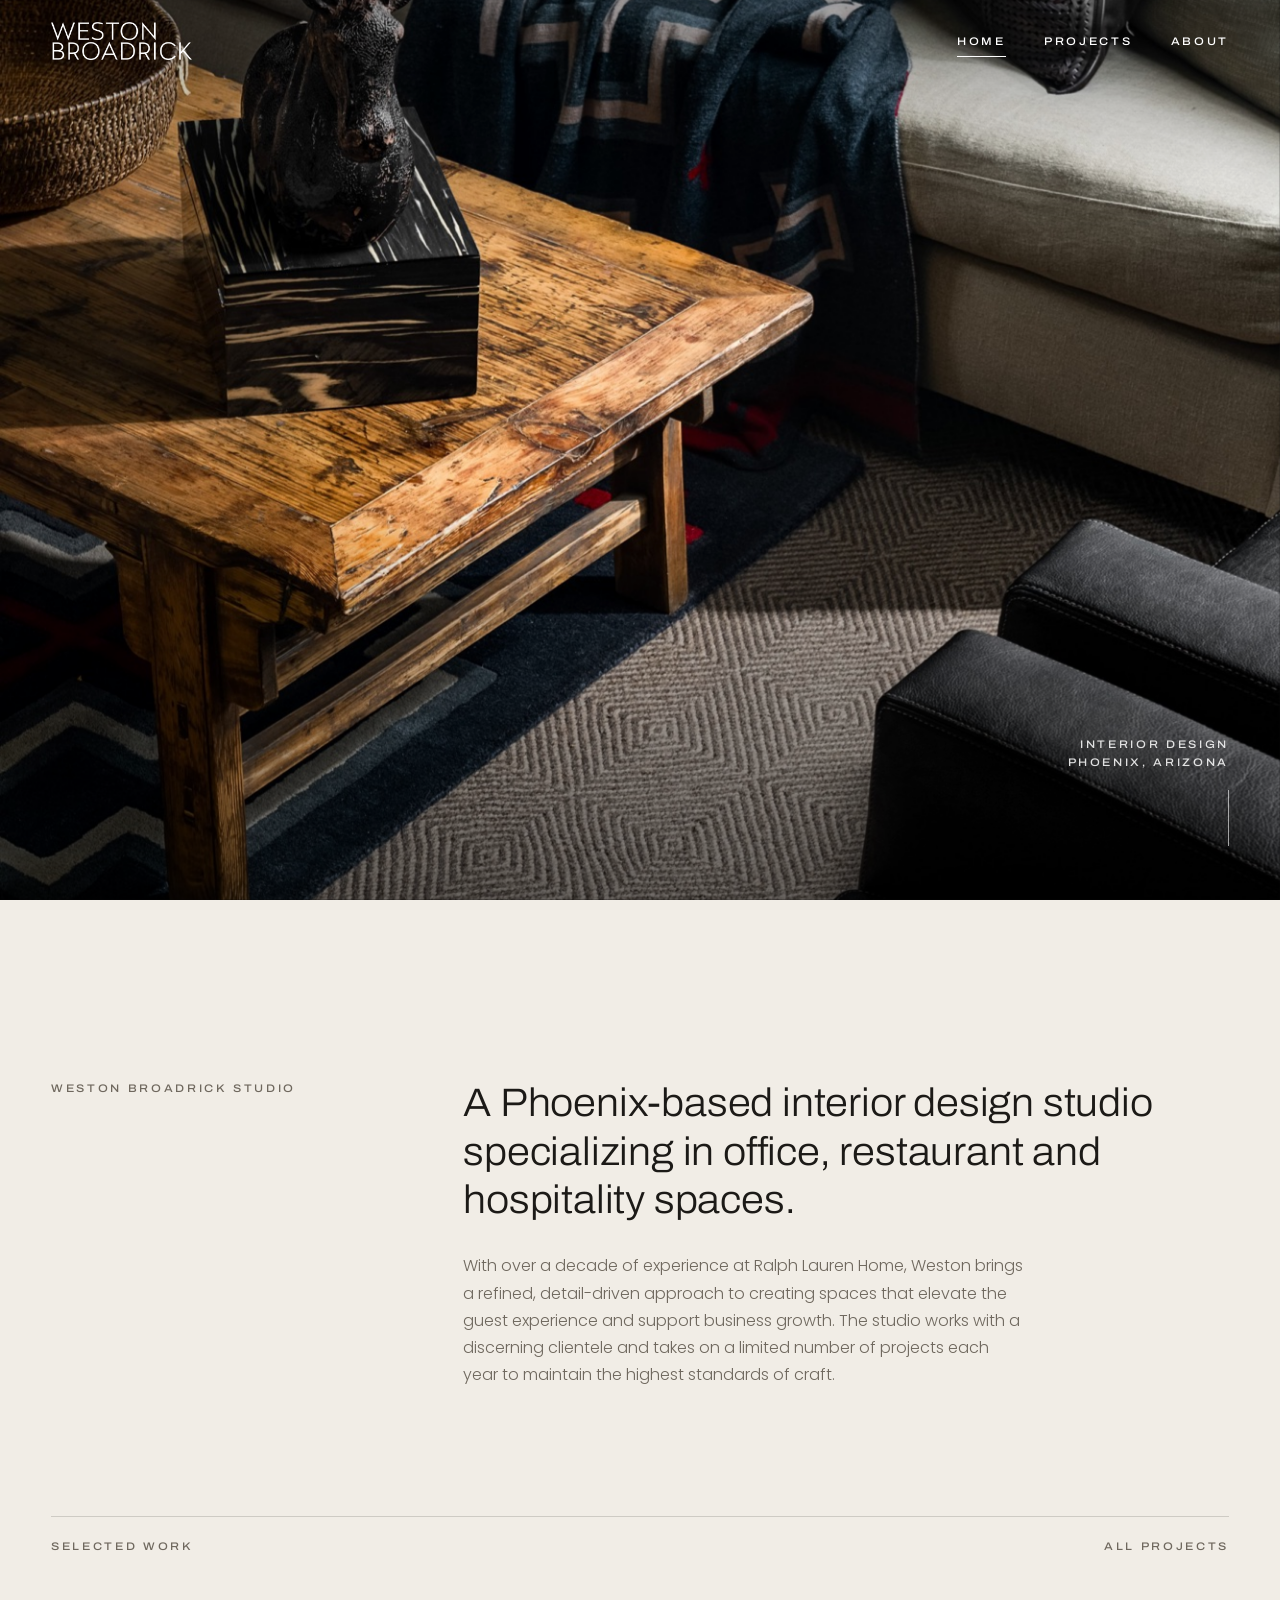
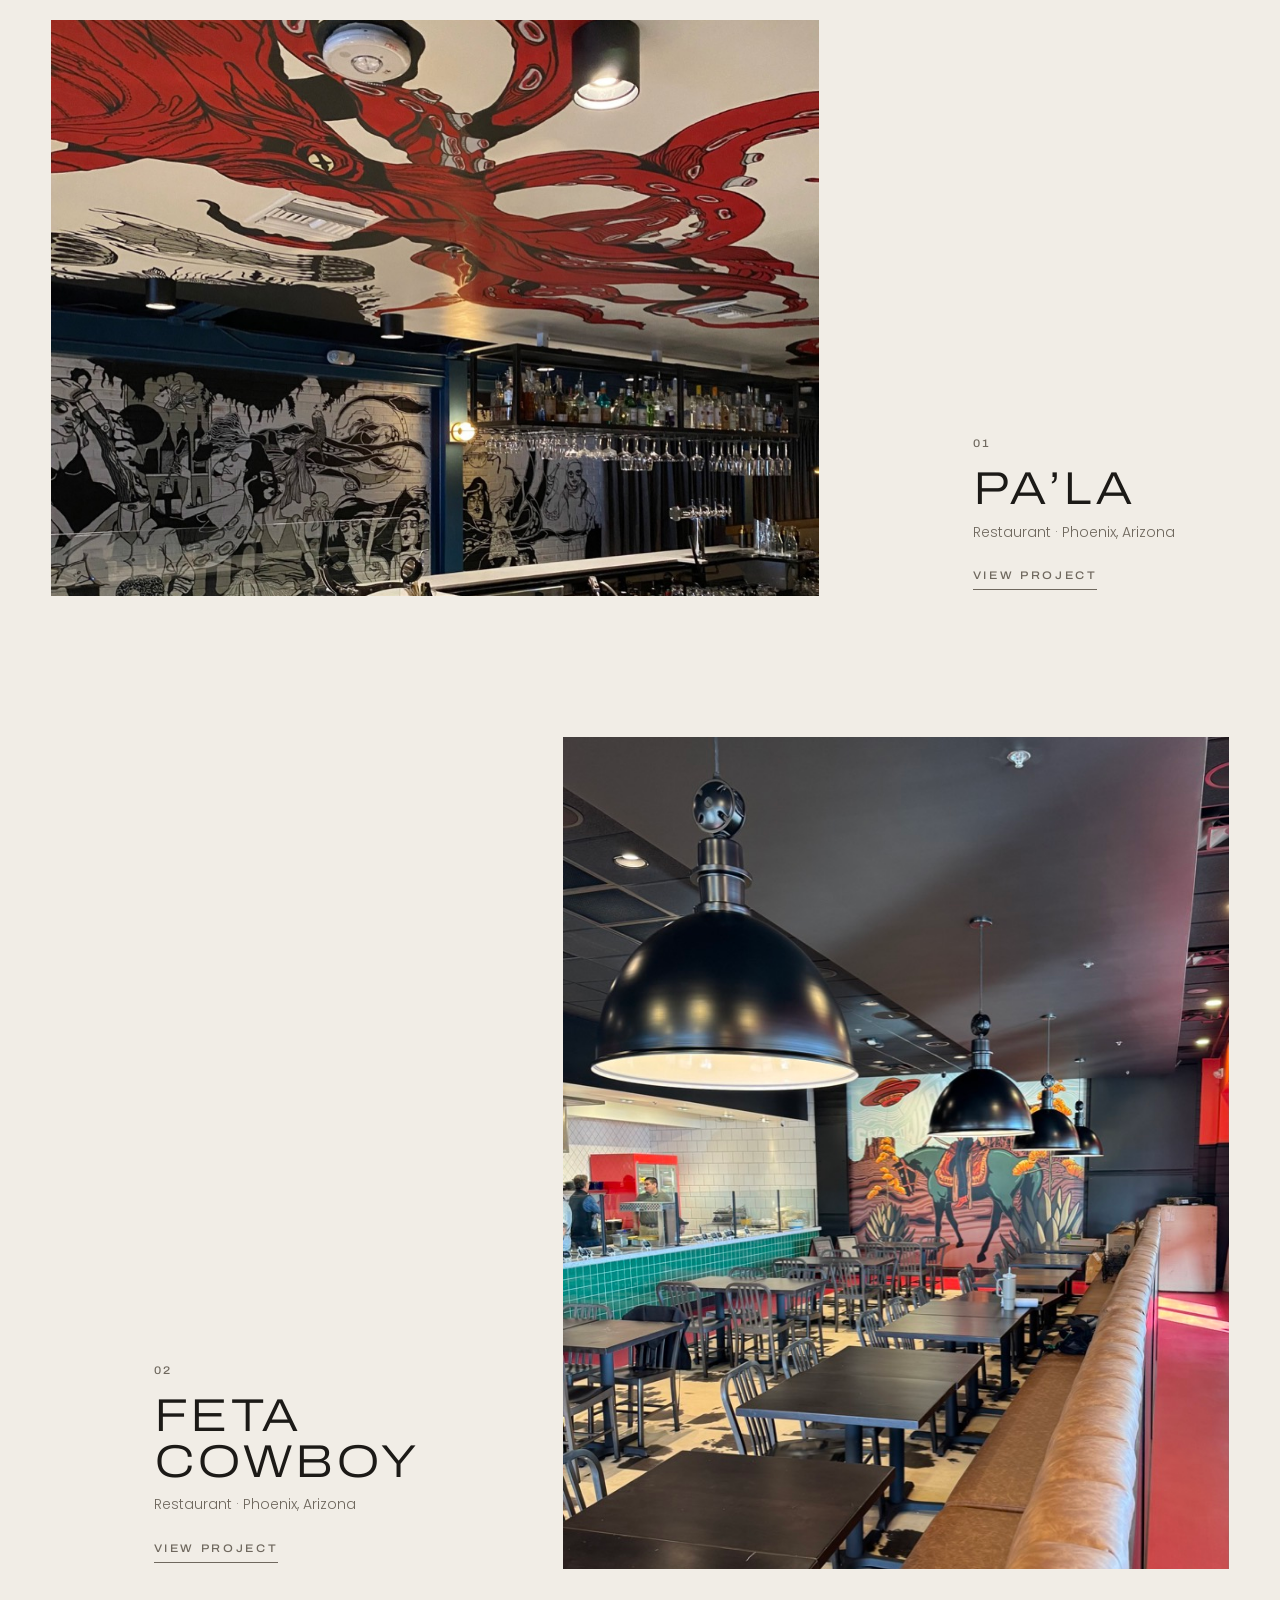
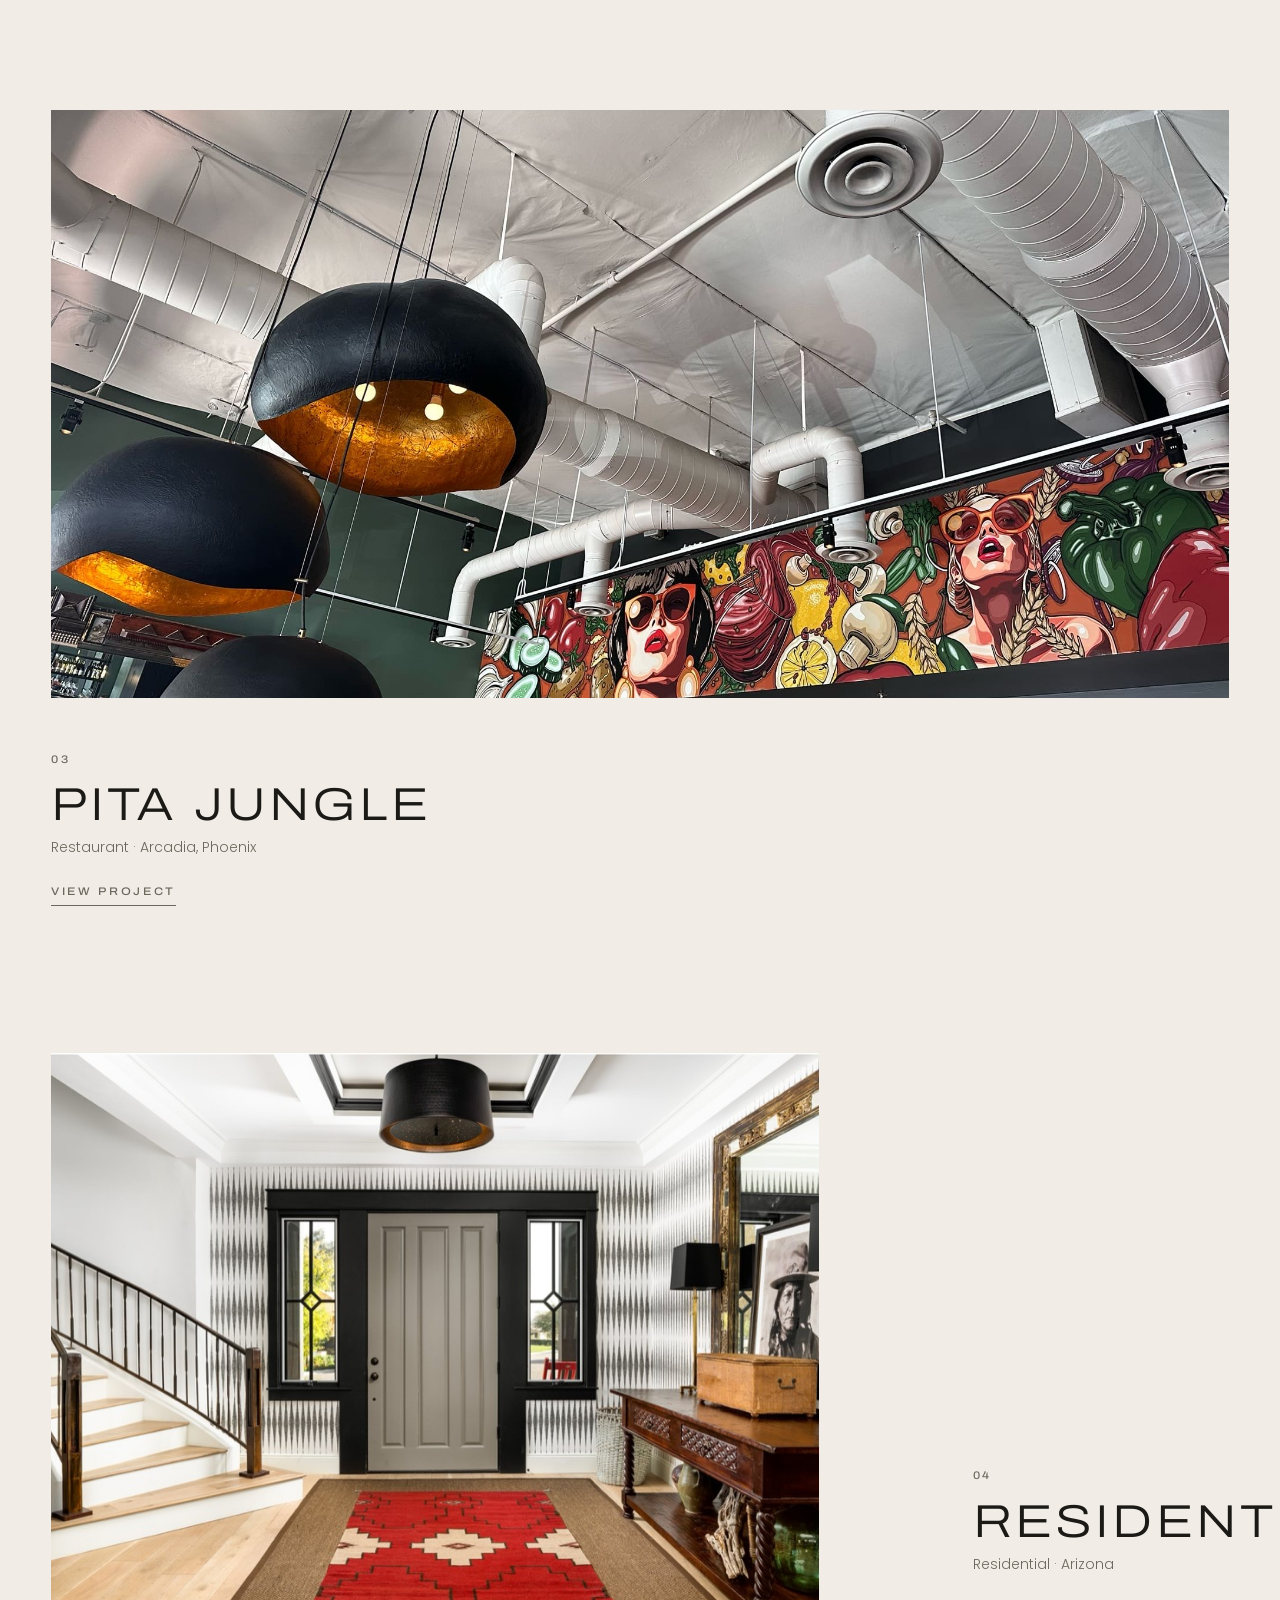
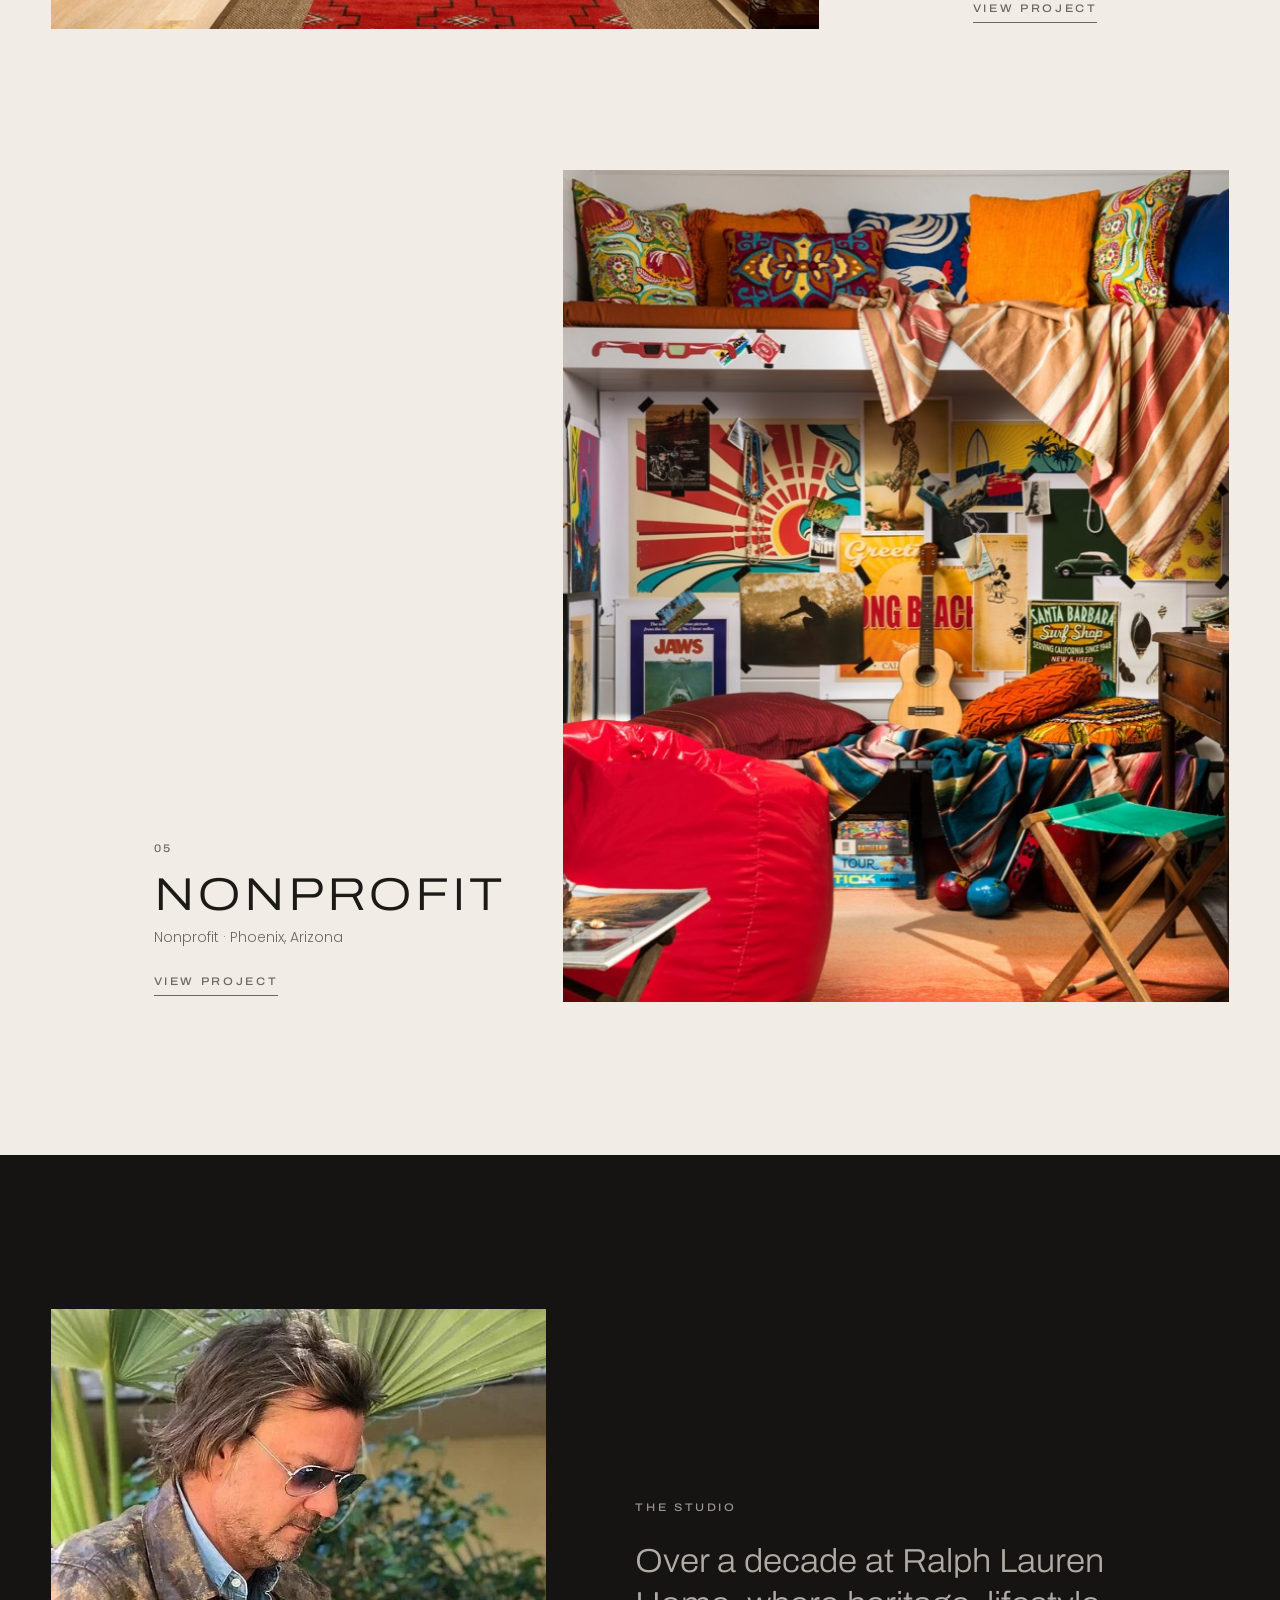
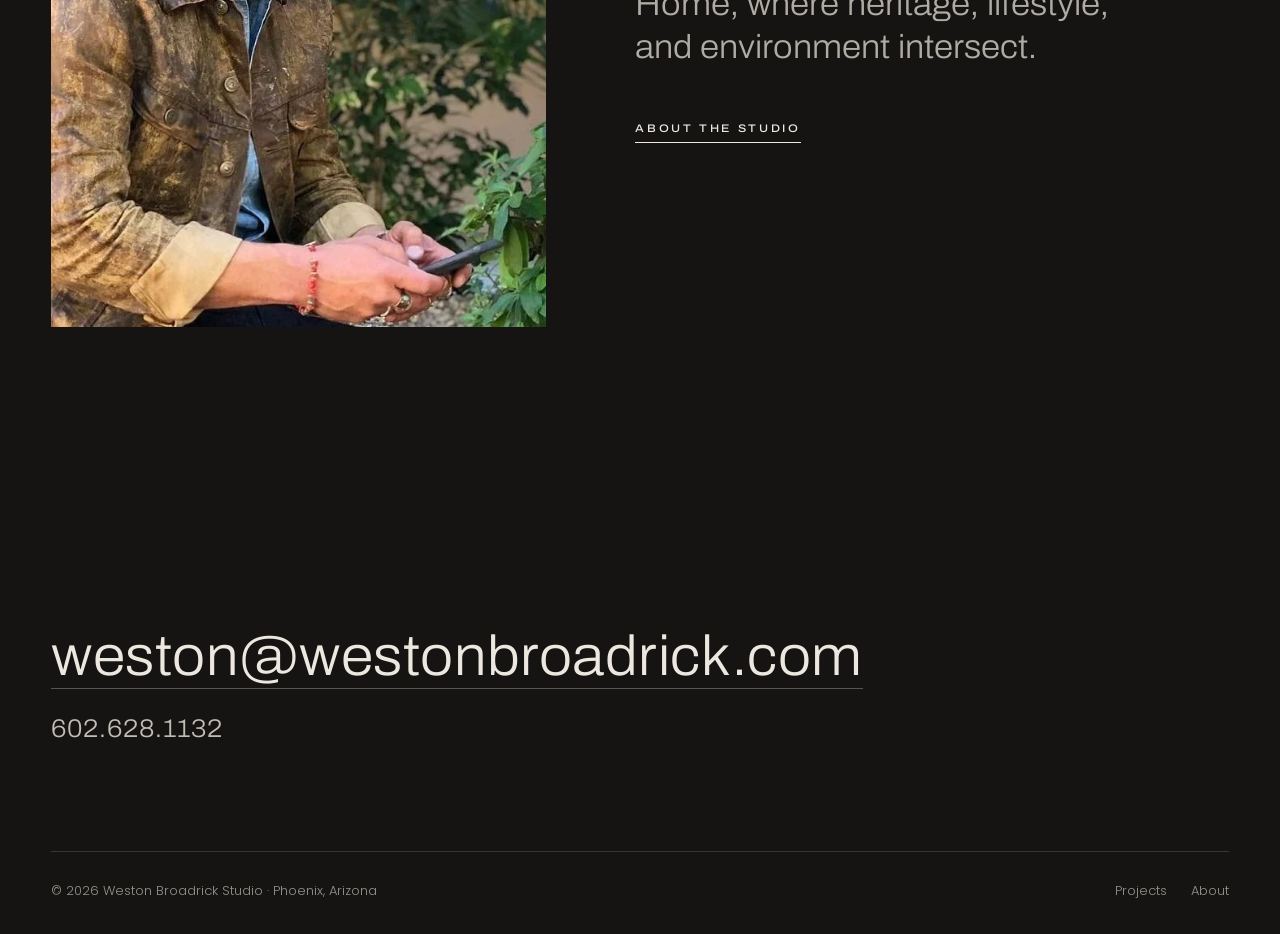
==== commit 3a63c9b3: "Round 2 client notes: trim home studio copy, About interiors line, drop Sector on Residential/Nonpro" ====
--- a/index.html
+++ b/index.html
@@ -111,7 +111,6 @@
       <div>
         <span class="eyebrow">The Studio</span>
         <p class="studio-quote">Over a decade at Ralph Lauren Home, where heritage, lifestyle, and environment intersect.</p>
-        <p>The studio designs residential, hospitality, and retail interiors, with a particular focus on restaurants. Each project is approached as a complete experience, where layout, lighting, texture, and detail work together to shape how a space feels and functions.</p>
         <a class="eyebrow work-link" href="contact/">About the studio</a>
       </div>
     </div>
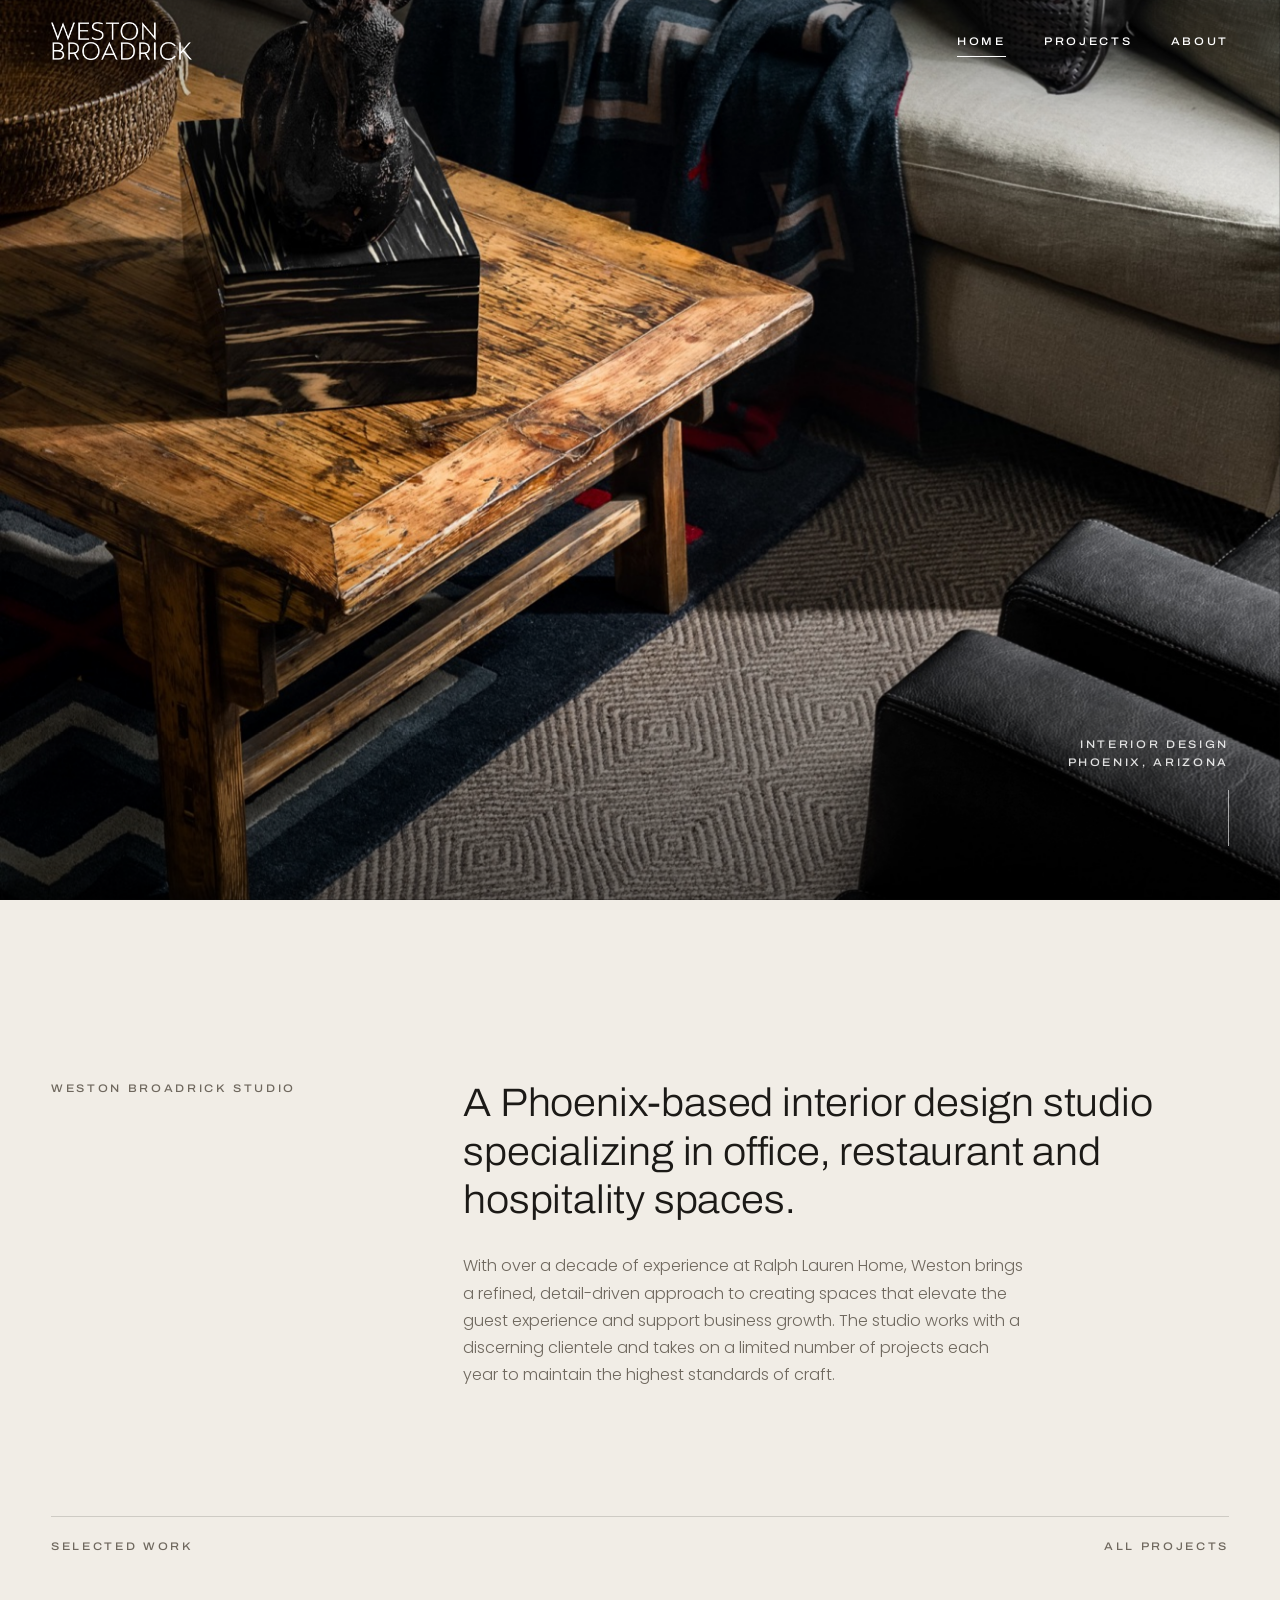
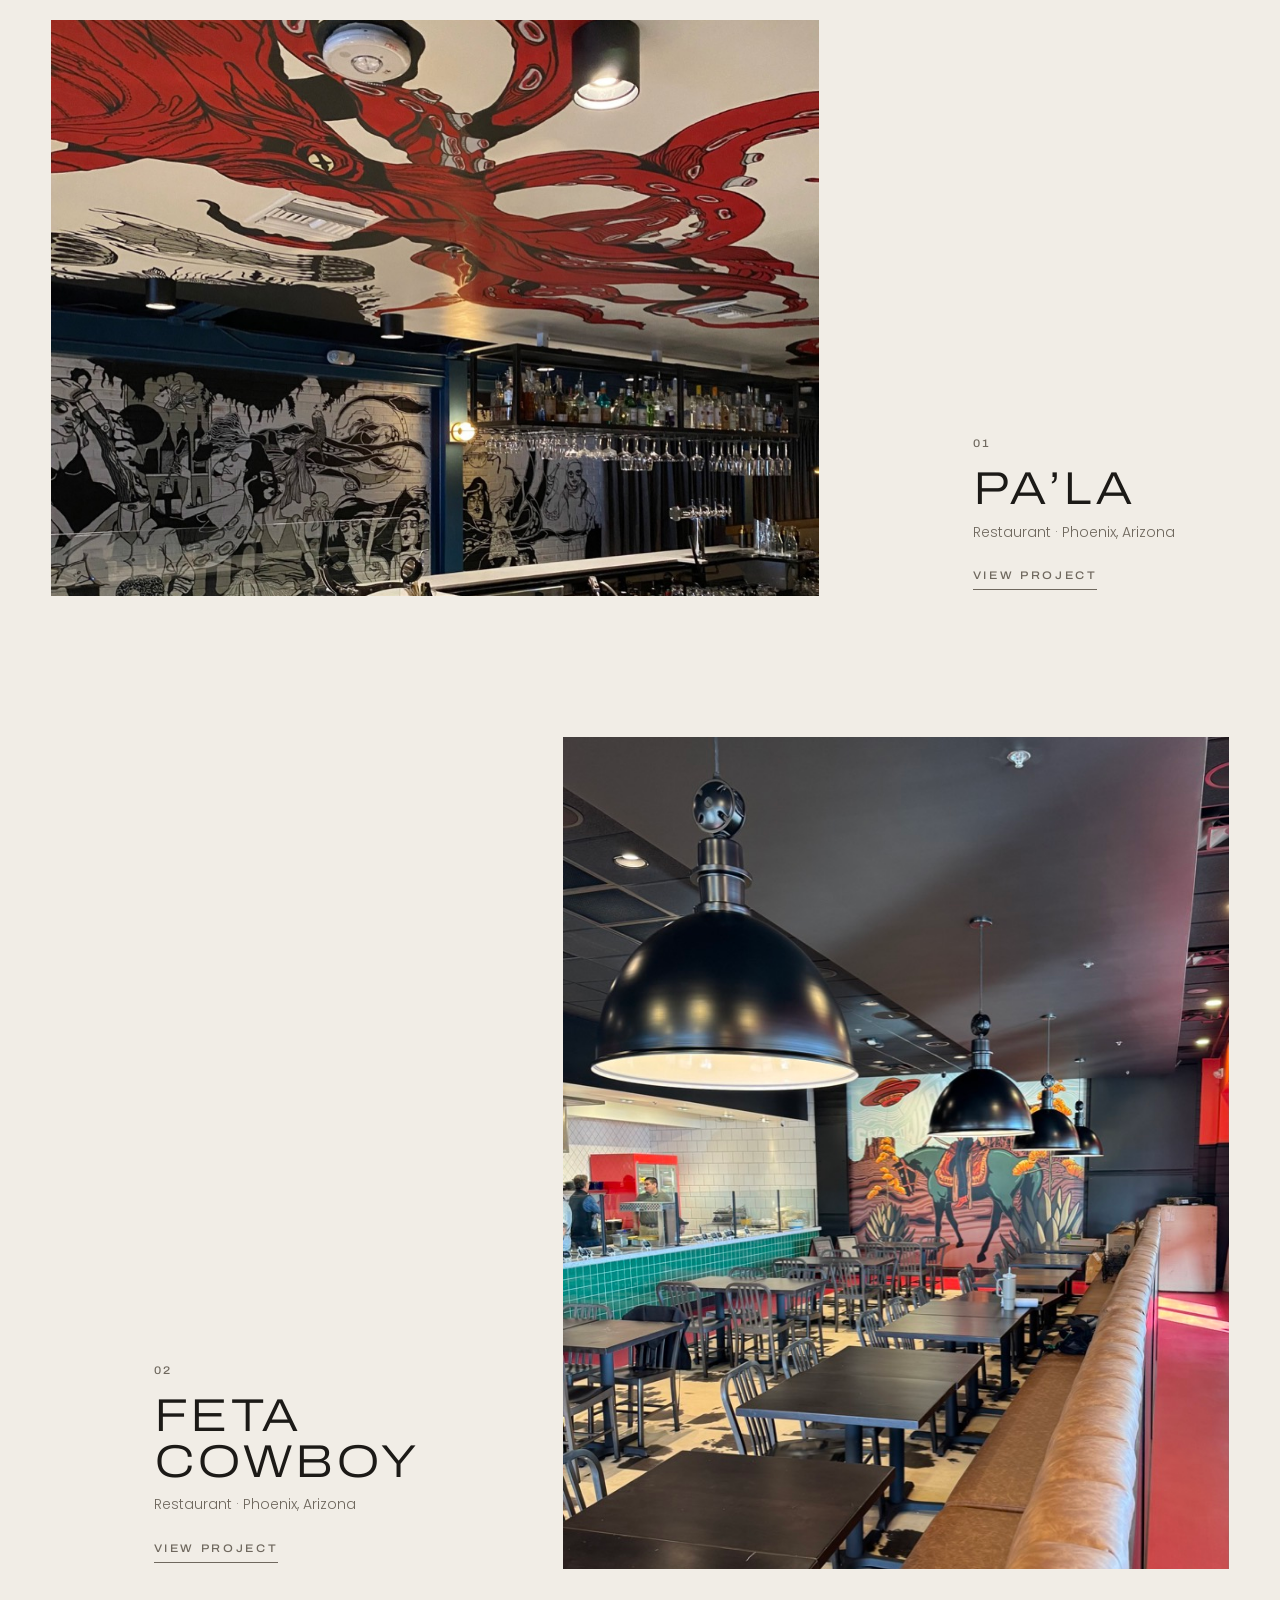
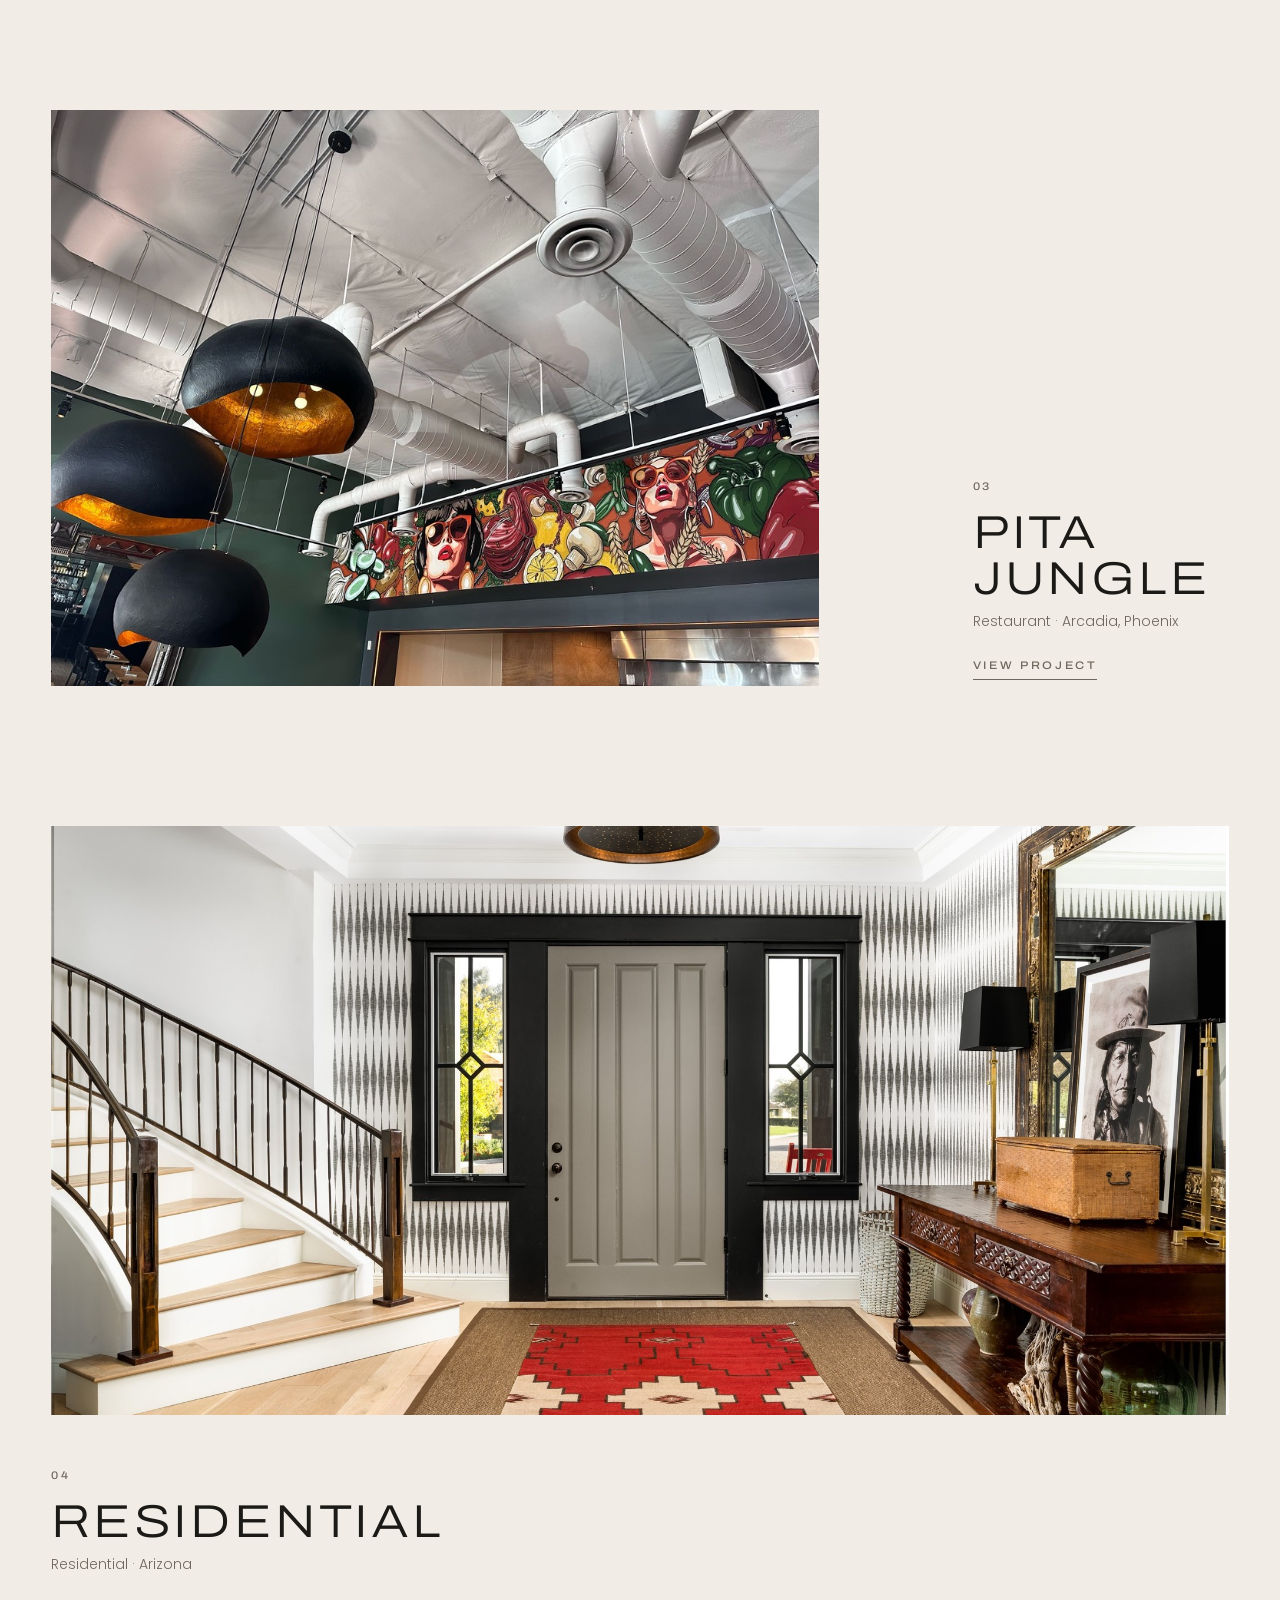
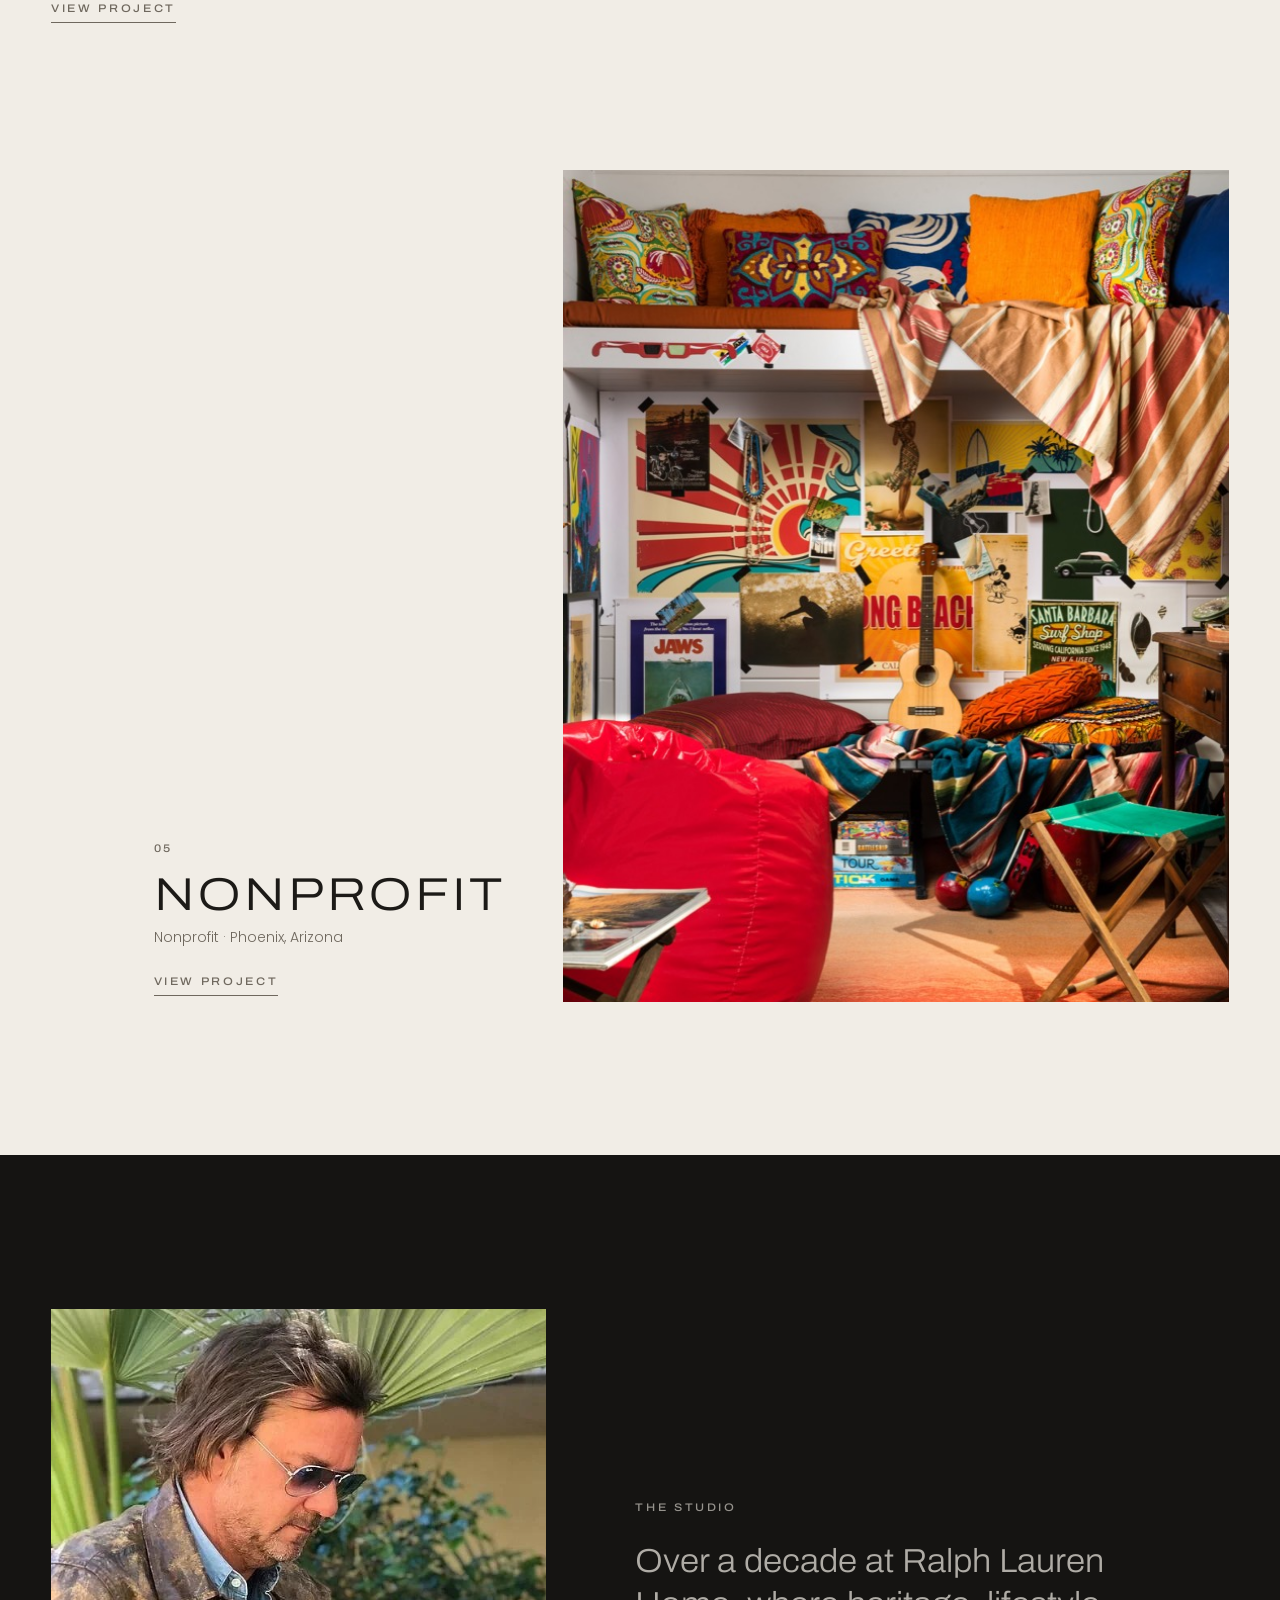
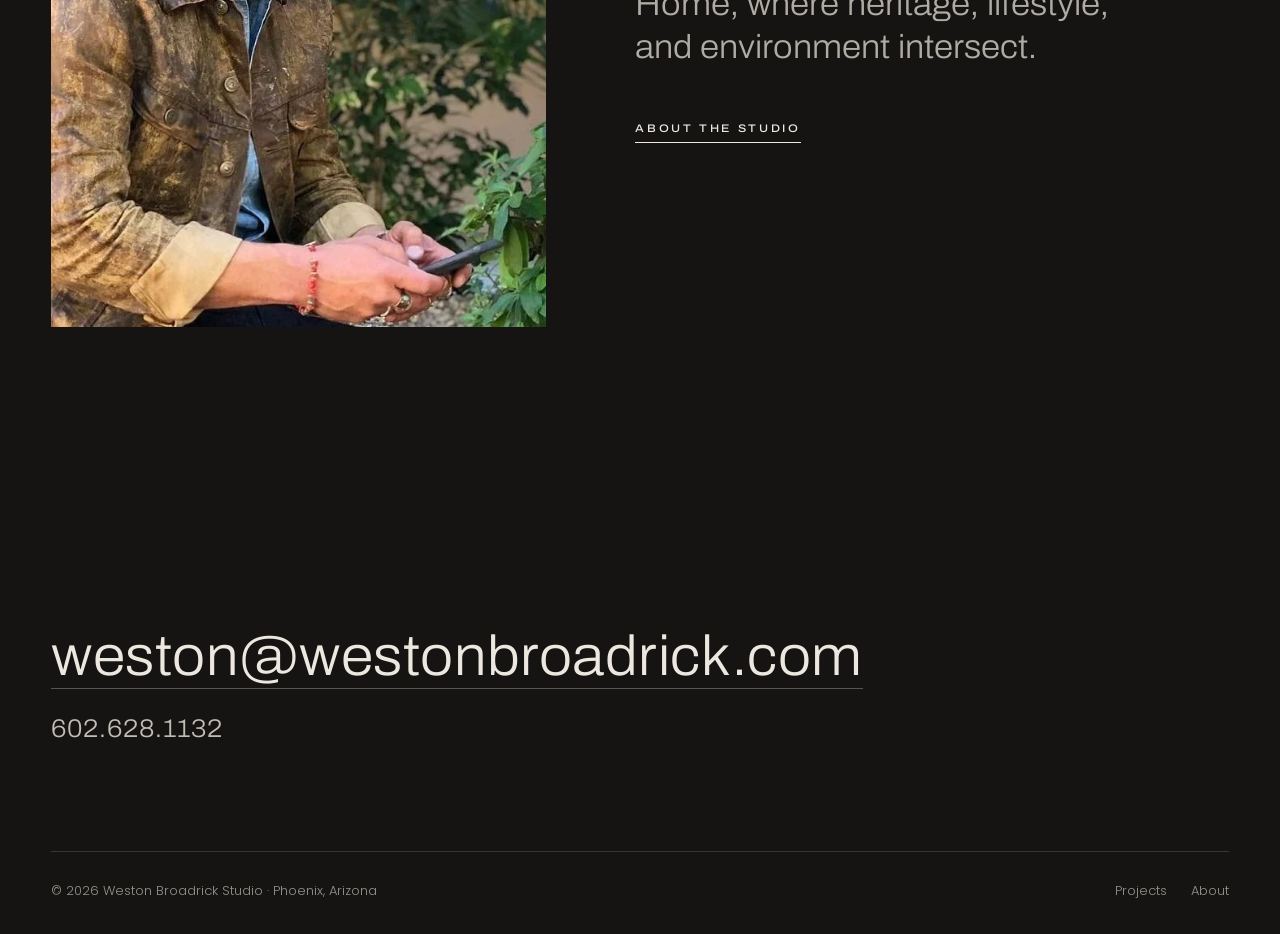
==== commit 69f755f5: "Home: Pita Jungle alternates left, Residential full width Co-Authored-By: Claude Opus 5 <noreply@ant" ====
--- a/index.html
+++ b/index.html
@@ -76,8 +76,8 @@
       <span class="eyebrow work-link">View project</span>
     </div>
   </a>
-  <a class="work c reveal" href="projects/pita-jungle/">
-    <div class="work-media"><img src="images/pita-02.jpg" srcset="images/pita-02-sm.jpg 1000w, images/pita-02.jpg 2000w" sizes="100vw" width="2000" height="1500" alt="Bar with black dome pendants and a painted mural at Pita Jungle Arcadia" data-full="images/pita-02.jpg" loading="lazy" decoding="async"></div>
+  <a class="work a reveal" href="projects/pita-jungle/">
+    <div class="work-media"><img src="images/pita-02.jpg" srcset="images/pita-02-sm.jpg 1000w, images/pita-02.jpg 2000w" sizes="(max-width: 820px) 100vw, 66vw" width="2000" height="1500" alt="Bar with black dome pendants and a painted mural at Pita Jungle Arcadia" data-full="images/pita-02.jpg" loading="lazy" decoding="async"></div>
     <div class="work-caption">
       <span class="eyebrow work-num">03</span>
       <h3 class="work-name">Pita Jungle</h3>
@@ -85,8 +85,8 @@
       <span class="eyebrow work-link">View project</span>
     </div>
   </a>
-  <a class="work a reveal" href="projects/residential/">
-    <div class="work-media"><img src="images/res-03.jpg" srcset="images/res-03-sm.jpg 1000w, images/res-03.jpg 2000w" sizes="(max-width: 820px) 100vw, 66vw" width="2000" height="1333" alt="Entry hall with staircase, red runner, and wood console" data-full="images/res-03.jpg" loading="lazy" decoding="async"></div>
+  <a class="work c reveal" href="projects/residential/">
+    <div class="work-media"><img src="images/res-03.jpg" srcset="images/res-03-sm.jpg 1000w, images/res-03.jpg 2000w" sizes="100vw" width="2000" height="1333" alt="Entry hall with staircase, red runner, and wood console" data-full="images/res-03.jpg" loading="lazy" decoding="async"></div>
     <div class="work-caption">
       <span class="eyebrow work-num">04</span>
       <h3 class="work-name">Residential</h3>
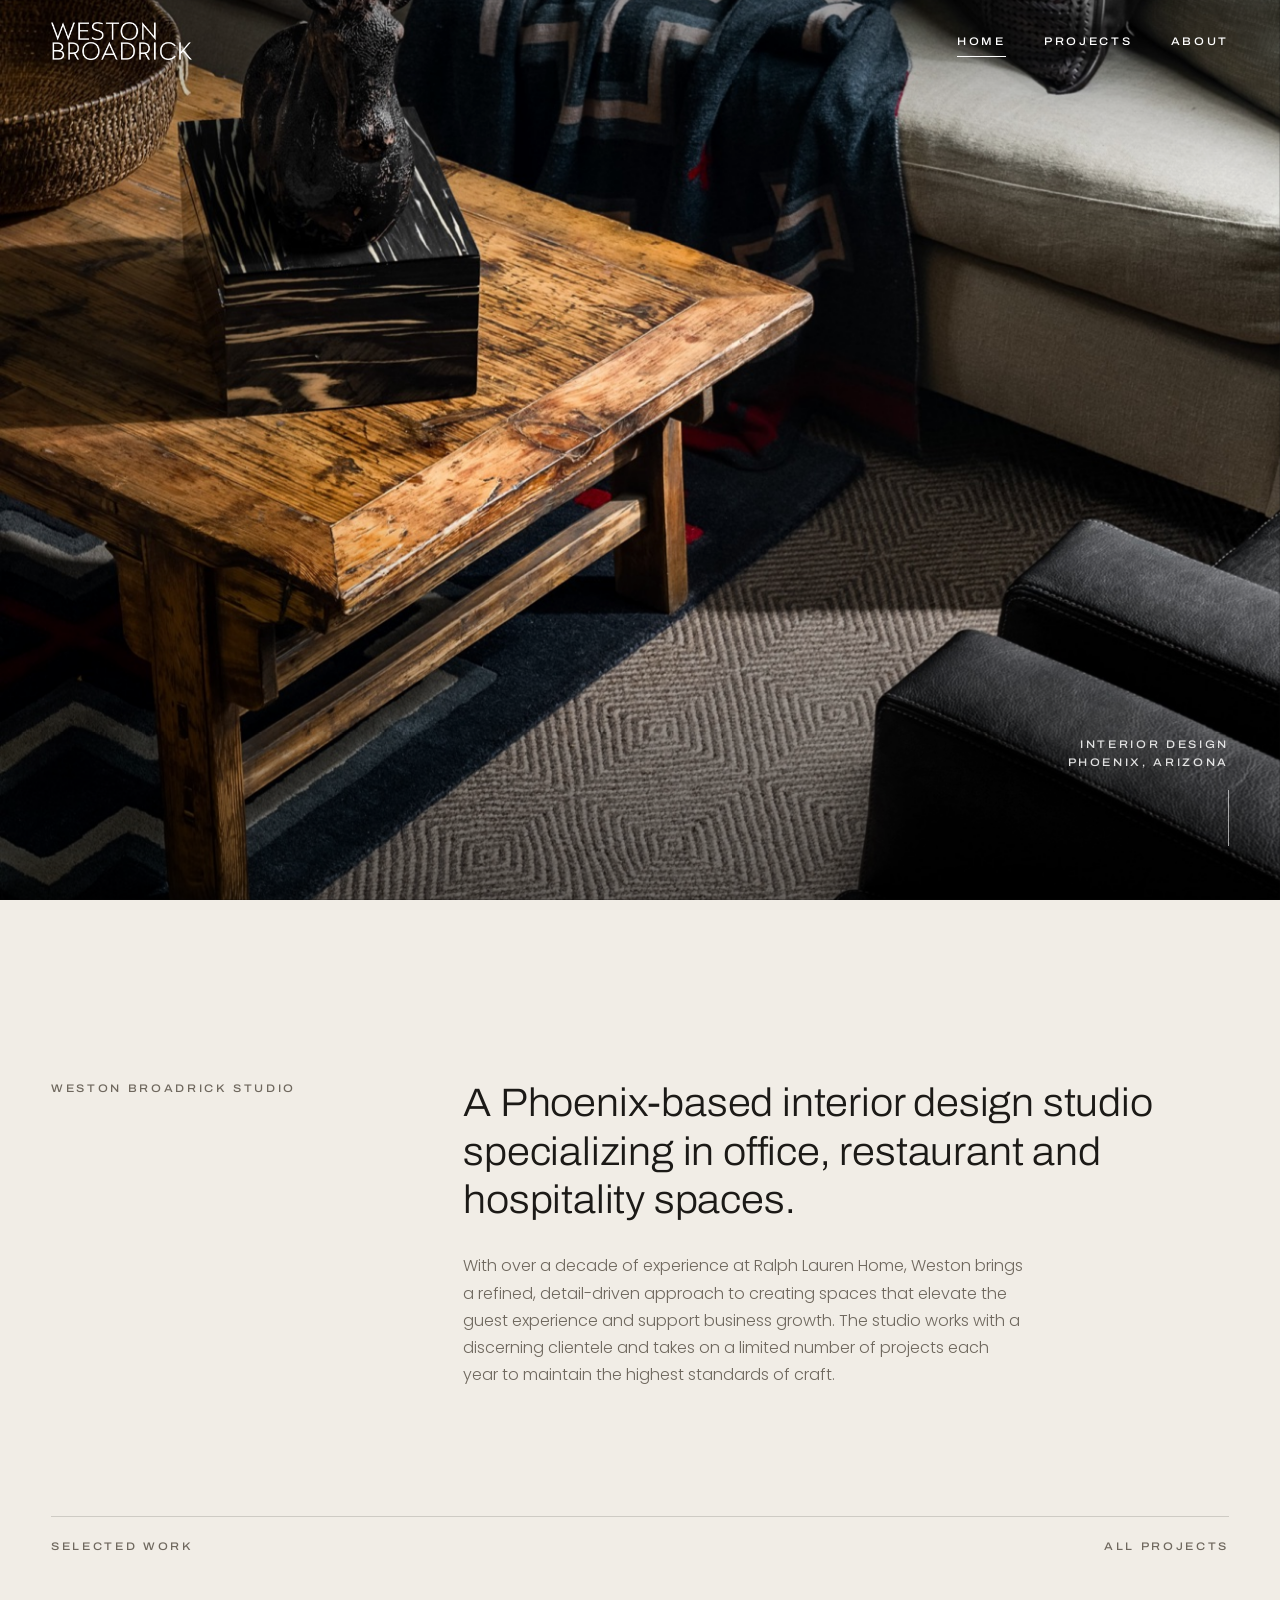
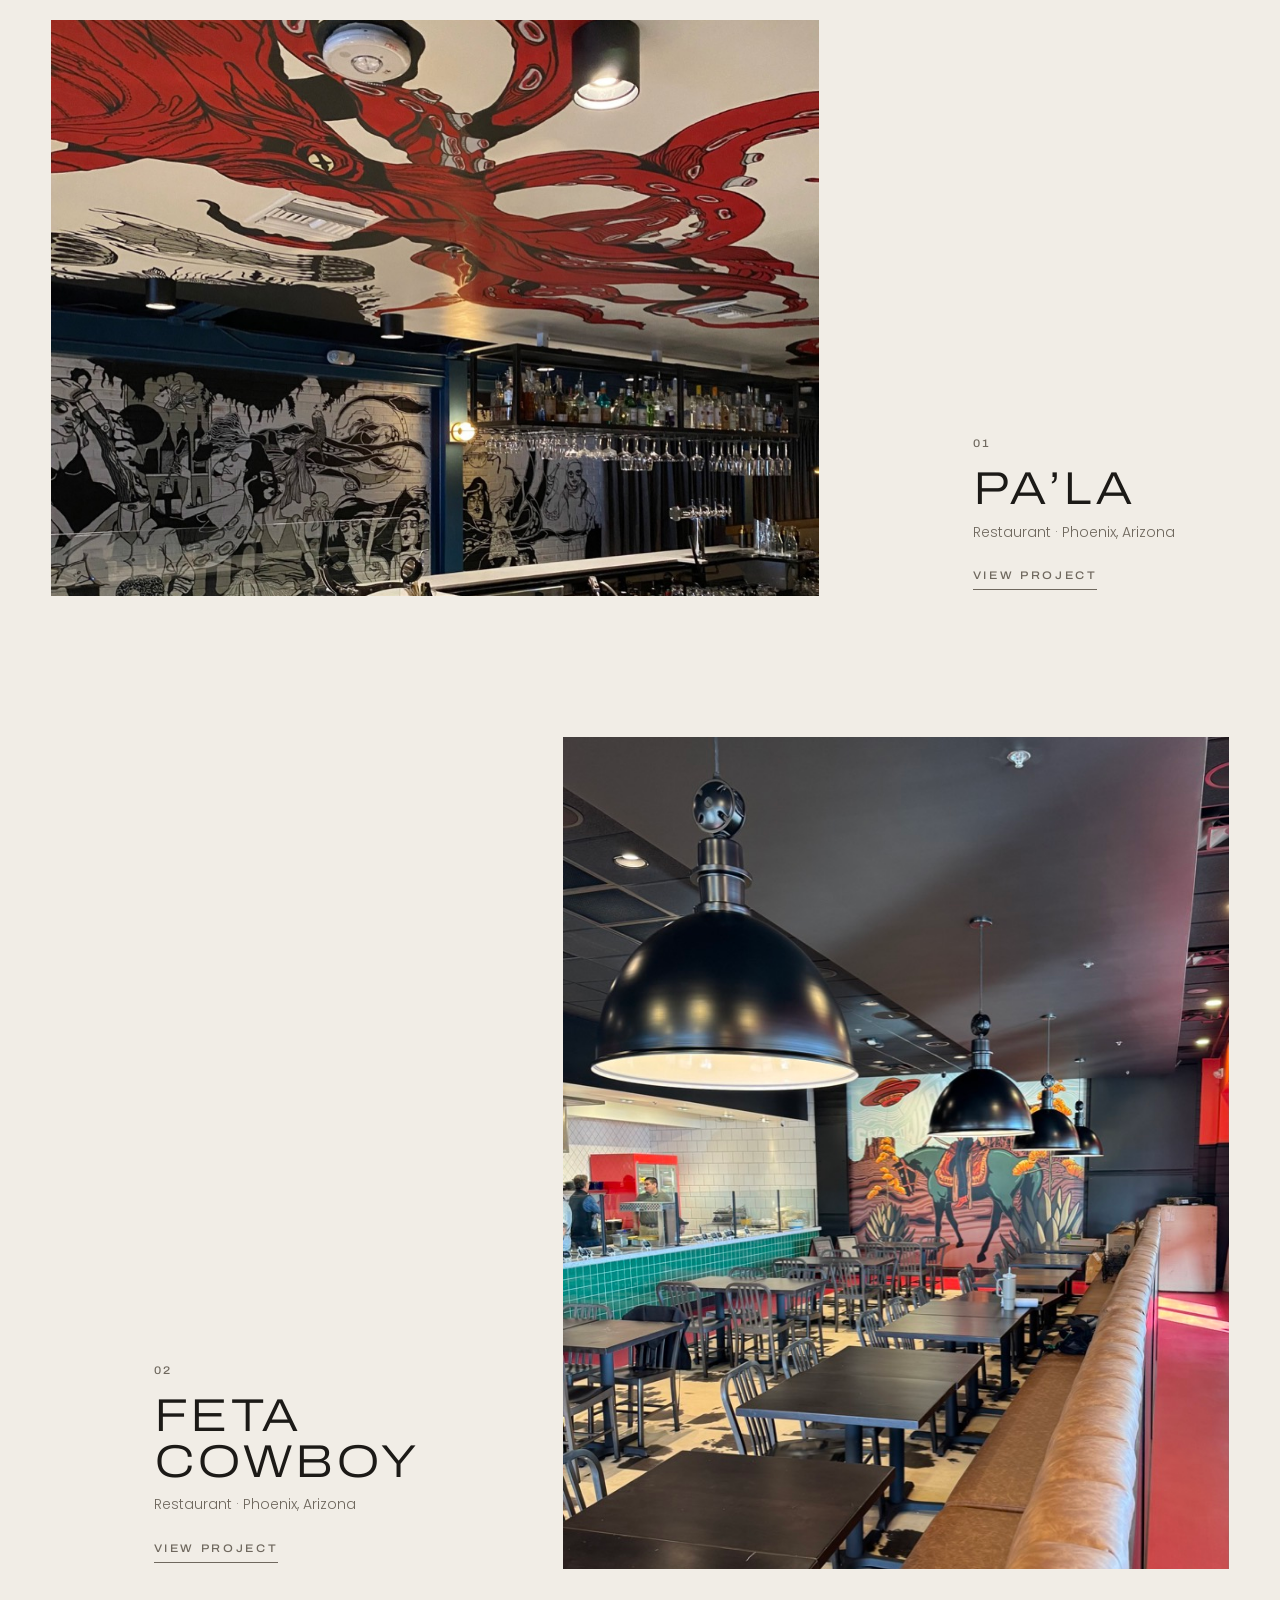
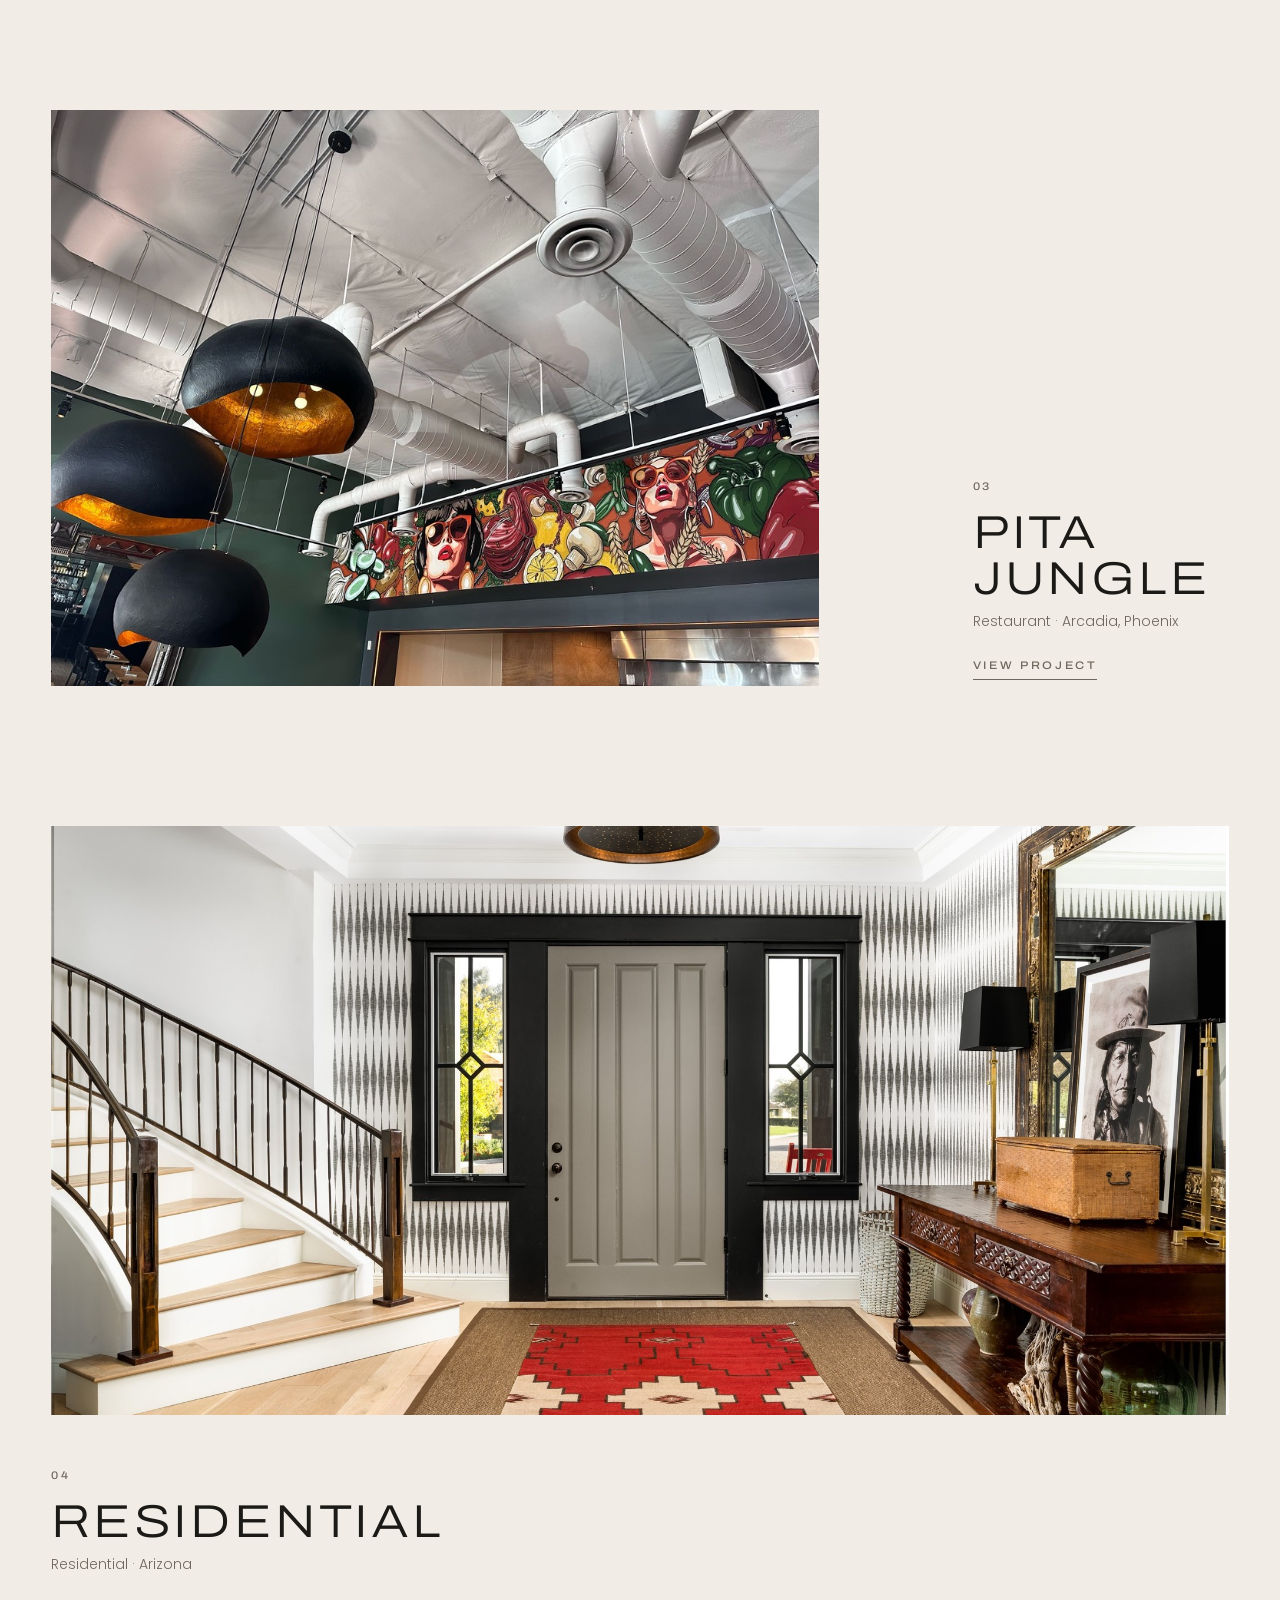
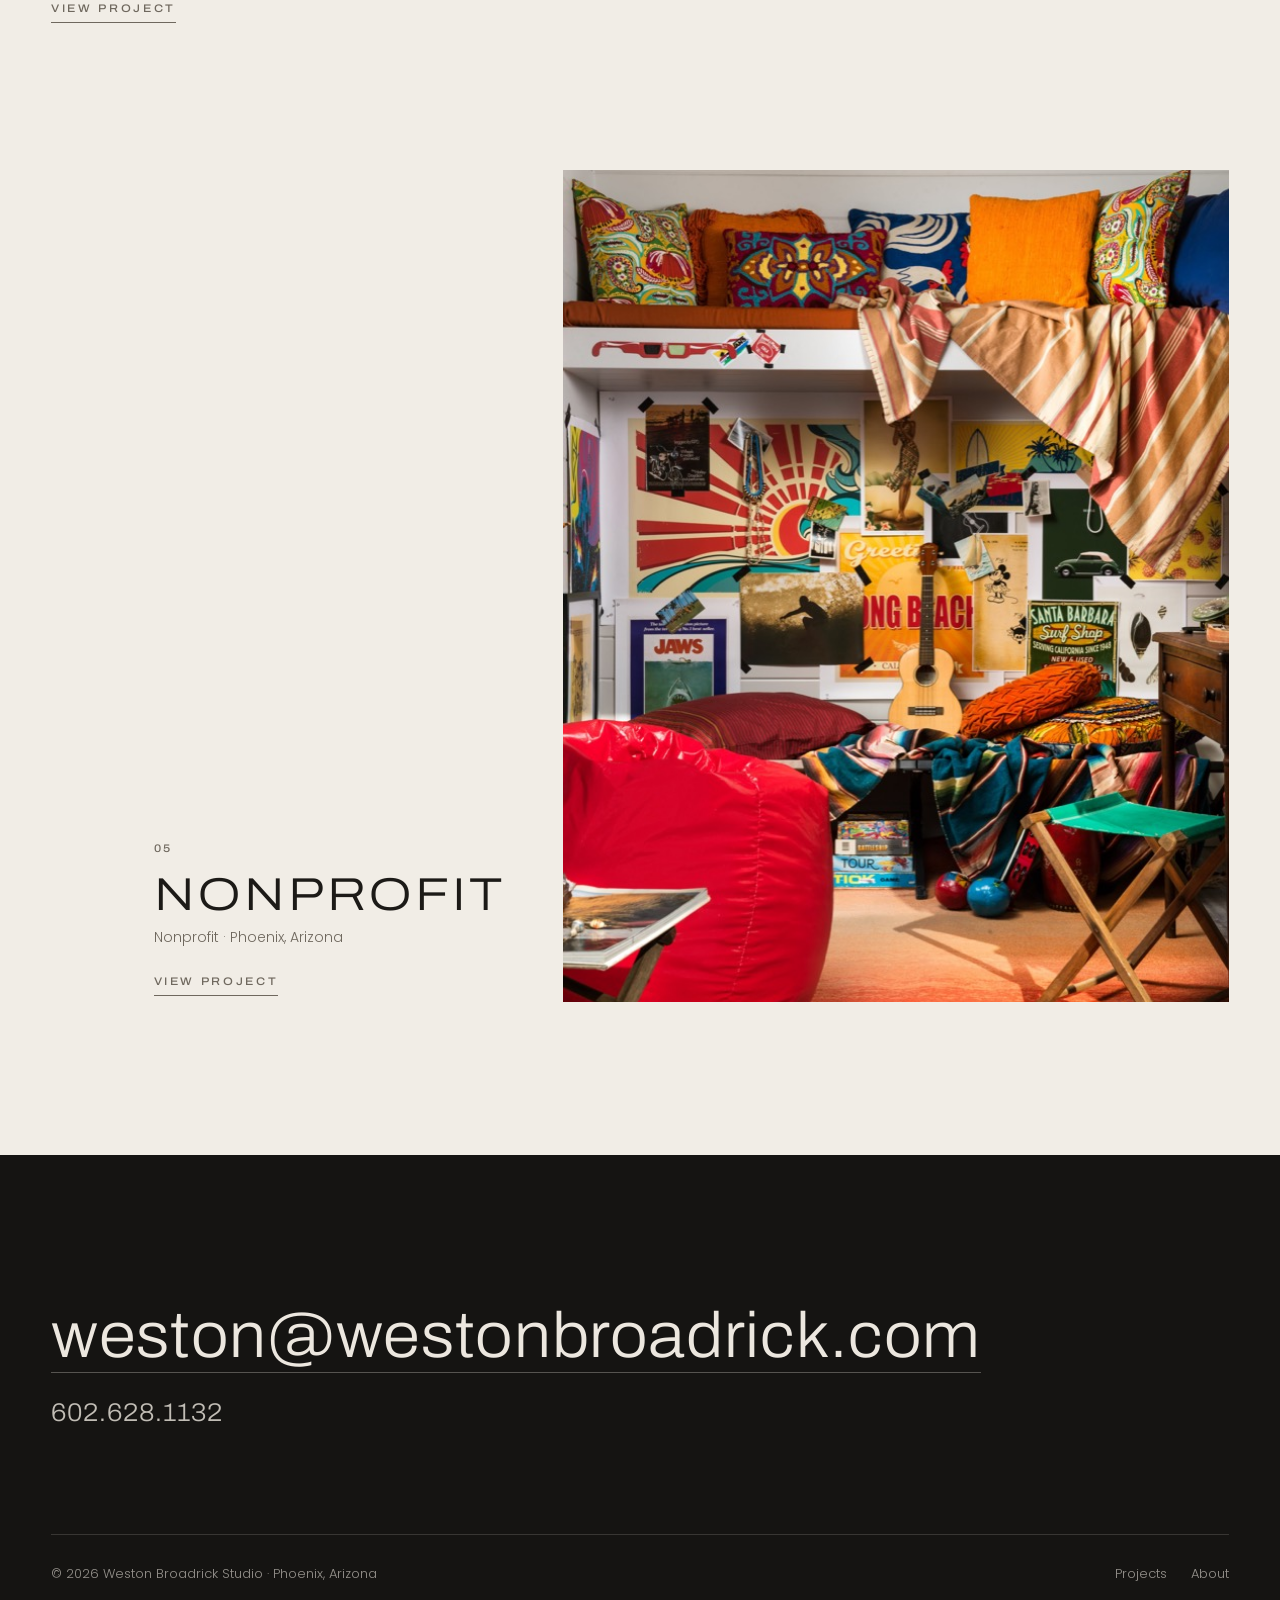
==== commit 83fb5ea2: "Home ends at projects; Previous/Next project nav; Pa'La floating circles, full-width bistro photo, h" ====
--- a/index.html
+++ b/index.html
@@ -105,16 +105,6 @@
   </a>
   </section>
 
-  <section class="studio-band">
-    <div class="wrap studio-grid reveal">
-      <img src="images/studio-weston.jpg" width="609" height="810" alt="Weston Broadrick" data-full="images/studio-weston.jpg" loading="lazy" decoding="async">
-      <div>
-        <span class="eyebrow">The Studio</span>
-        <p class="studio-quote">Over a decade at Ralph Lauren Home, where heritage, lifestyle, and environment intersect.</p>
-        <a class="eyebrow work-link" href="contact/">About the studio</a>
-      </div>
-    </div>
-  </section>
 </main>
 <script type="application/ld+json">{"@context": "https://schema.org", "@type": "InteriorDesigner", "name": "Weston Broadrick Studio", "url": "https://www.westonbroadrick.com/", "email": "weston@westonbroadrick.com", "image": "https://www.westonbroadrick.com/images/res-01.jpg", "founder": {"@type": "Person", "name": "Weston Broadrick"}, "address": {"@type": "PostalAddress", "addressLocality": "Phoenix", "addressRegion": "AZ", "addressCountry": "US"}, "description": "Weston Broadrick Studio is a Phoenix interior design studio specializing in office, restaurant and hospitality spaces, shaped by over a decade at Ralph Lauren Home."}</script>
 <footer class="site-footer">
--- a/css/site.css
+++ b/css/site.css
@@ -258,25 +258,60 @@
 
 .gallery { padding-top: clamp(56px, 8vw, 110px); padding-bottom: clamp(56px, 8vw, 110px); display: grid; gap: clamp(12px, 2vw, 28px); }
 .g-row { display: grid; gap: clamp(12px, 2vw, 28px); }
-.g-row.two { grid-template-columns: 1fr 1fr; }
 .g-row.one-inset { padding: 0 clamp(0px, 10vw, 180px); }
-.g-row.offset { grid-template-columns: 5fr 7fr; align-items: end; }
 .g-row figure { margin: 0; background: var(--paper-2); overflow: hidden; }
 .g-row img { width: 100%; height: 100%; object-fit: cover; cursor: zoom-in; transition: opacity .6s var(--ease); }
-.g-row.two figure, .g-row.offset figure { aspect-ratio: 4 / 5; }
-.g-row.offset figure:last-child { aspect-ratio: 4 / 3; }
+
+/* side-by-side pairs: widths follow each photo's shape so both are the same height, no cropping */
+.g-row.pair { display: flex; align-items: flex-start; }
+.g-row.pair figure { flex: var(--ar) 1 0; min-width: 0; }
+
+/* floating round photos (Feta Cowboy, Pa'La) — layered over a wide photo,
+   overlapping the rows above/below, with a soft shadow and a slow drift */
+.g-row.has-float { position: relative; z-index: 2; }
+.float-wrap {
+  --d: clamp(180px, 22vw, 320px);
+  position: absolute; width: var(--d); height: var(--d);
+  animation: drift 6s ease-in-out infinite;
+}
+.float-wrap.pos-tr { right: 7%; top: calc(var(--d) * -0.38); }
+.float-wrap.pos-bl { left: 7%; bottom: calc(var(--d) * -0.38); animation-delay: -3s; } /* drifts out of step with its partner */
+@keyframes drift { 0%, 100% { transform: translateY(0); } 50% { transform: translateY(-12px); } }
+.float-circle {
+  width: 100%; height: 100%; border-radius: 50%;
+  border: 5px solid var(--paper);
+  box-shadow: 0 28px 50px rgba(21, 20, 18, .34), 0 8px 16px rgba(21, 20, 18, .18);
+  transition: transform .5s var(--ease), box-shadow .5s var(--ease);
+}
+.float-wrap:hover .float-circle {
+  transform: translateY(-10px) scale(1.04);
+  box-shadow: 0 40px 70px rgba(21, 20, 18, .38), 0 12px 22px rgba(21, 20, 18, .2);
+}
+
 @media (max-width: 720px) {
-  .g-row.two, .g-row.offset { grid-template-columns: 1fr; }
+  .g-row.pair { flex-direction: column; }
+  .g-row.pair figure { flex: none; width: 100%; }
   .g-row.one-inset { padding: 0; }
-  .g-row.two figure, .g-row.offset figure, .g-row.offset figure:last-child { aspect-ratio: auto; }
-}
-
-.next-project {
-  display: block; border-top: 1px solid var(--line); padding: clamp(48px, 8vw, 100px) 0;
-  text-align: center;
-}
-.next-project .work-name { margin-top: 14px; transition: letter-spacing .6s var(--ease); }
-.next-project:hover .work-name { letter-spacing: 0.1em; }
+  .float-wrap { --d: 120px; }
+  .float-wrap.pos-tr { right: 14px; top: calc(var(--d) * -0.3); }
+  .float-wrap.pos-bl { left: 14px; bottom: calc(var(--d) * -0.3); }
+  .float-wrap.m-br { --d: 130px; top: auto; bottom: -34px; right: 14px; }
+  .float-circle { border-width: 4px; }
+}
+
+/* Previous project (left) / Next project (right) at the bottom of each project page */
+.project-nav {
+  display: flex; justify-content: space-between; gap: var(--gutter);
+  border-top: 1px solid var(--line);
+  padding-top: clamp(48px, 8vw, 100px); padding-bottom: clamp(72px, 10vw, 130px);
+}
+.project-nav a { display: block; }
+.project-nav .pn-next { text-align: right; }
+.project-nav .work-name { display: block; margin-top: 14px; transition: letter-spacing .6s var(--ease); }
+.project-nav a:hover .work-name { letter-spacing: 0.1em; }
+@media (max-width: 720px) {
+  .project-nav { flex-direction: column; gap: 40px; }
+}
 
 /* ---------- plain page header (no hero) ---------- */
 .page-head { padding-top: clamp(140px, 18vw, 220px); padding-bottom: clamp(40px, 6vw, 72px); }
@@ -299,8 +334,8 @@
 .footer-email {
   display: inline-block; margin-top: 18px;
   font-family: var(--display); font-stretch: 105%; font-weight: 300;
-  font-size: clamp(24px, 4.4vw, 64px); line-height: 1.1; letter-spacing: 0.01em;
-  word-break: break-word; border-bottom: 1px solid rgba(236,231,223,.3); transition: border-color .4s;
+  font-size: clamp(17px, 5.2vw, 64px); line-height: 1.1; letter-spacing: 0.01em;
+  white-space: nowrap; border-bottom: 1px solid rgba(236,231,223,.3); transition: border-color .4s;
 }
 .footer-email:hover { border-color: var(--night-ink); }
 .footer-phone {
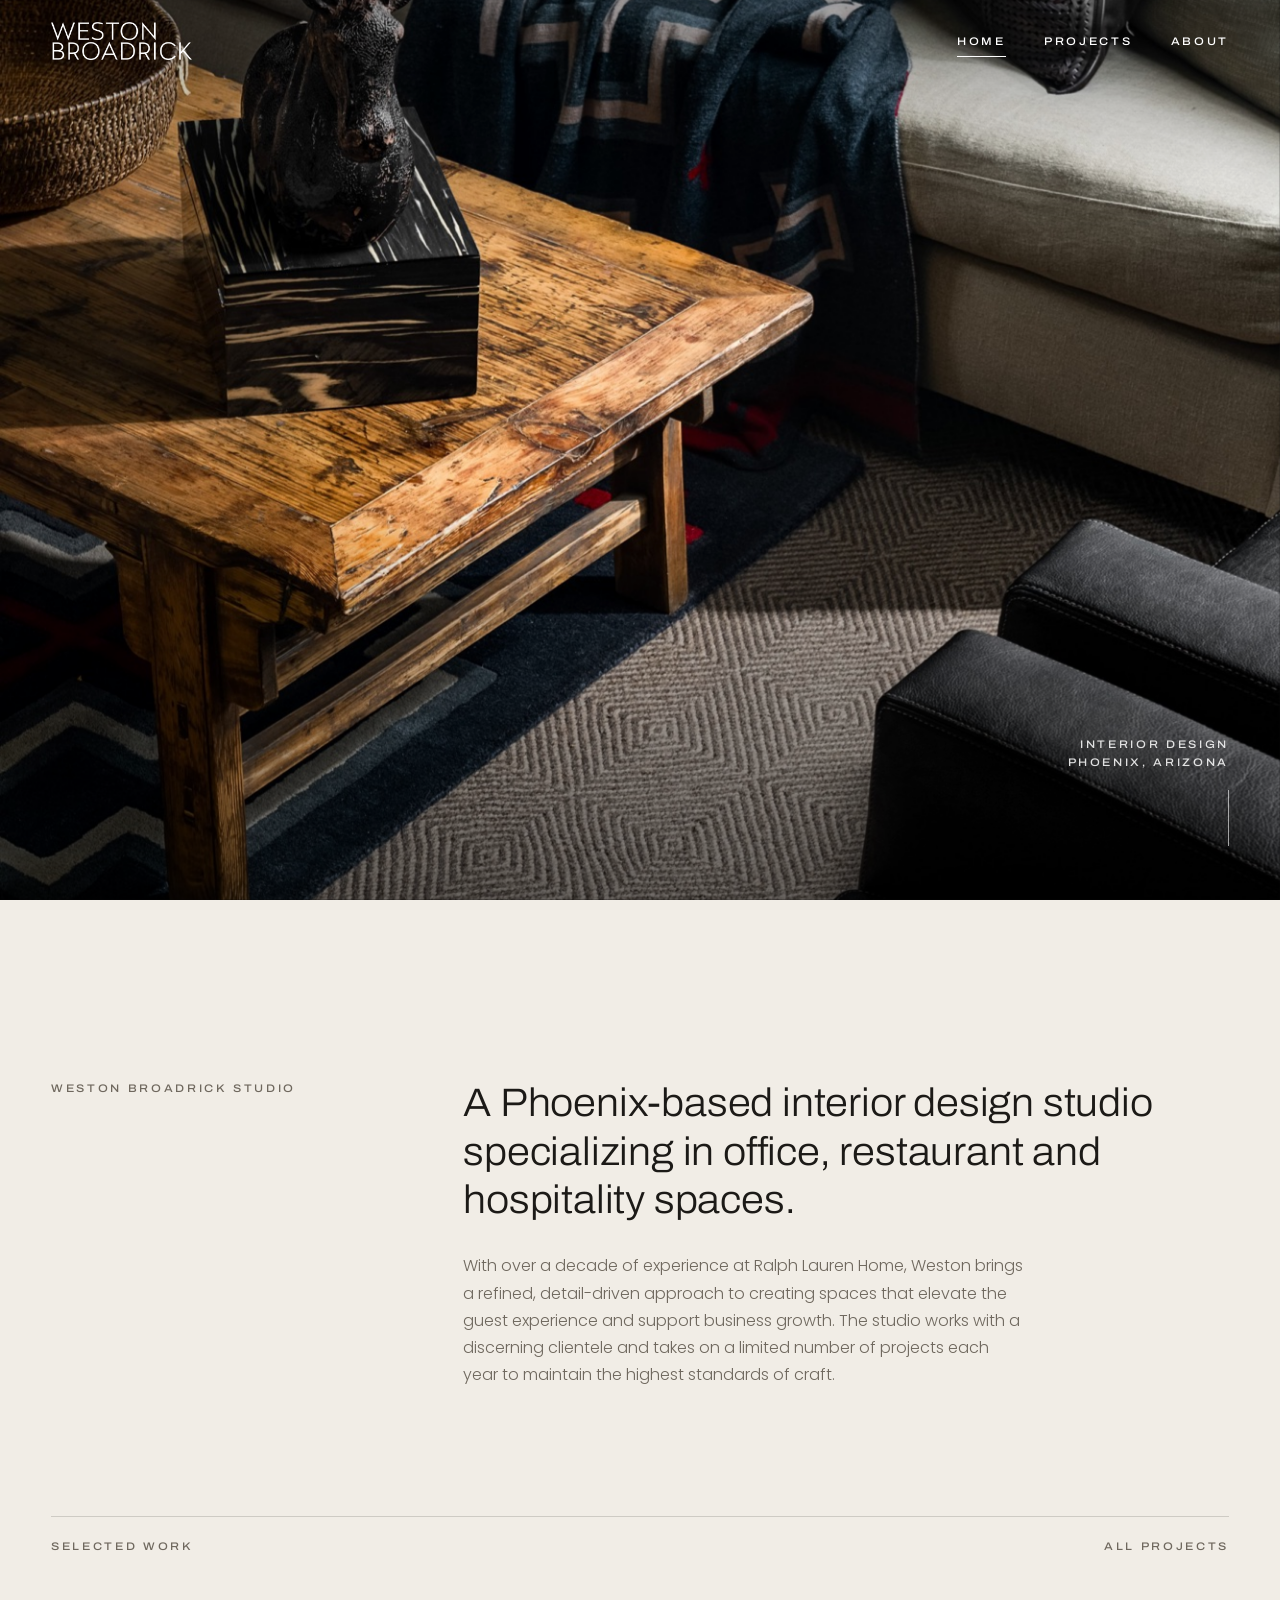
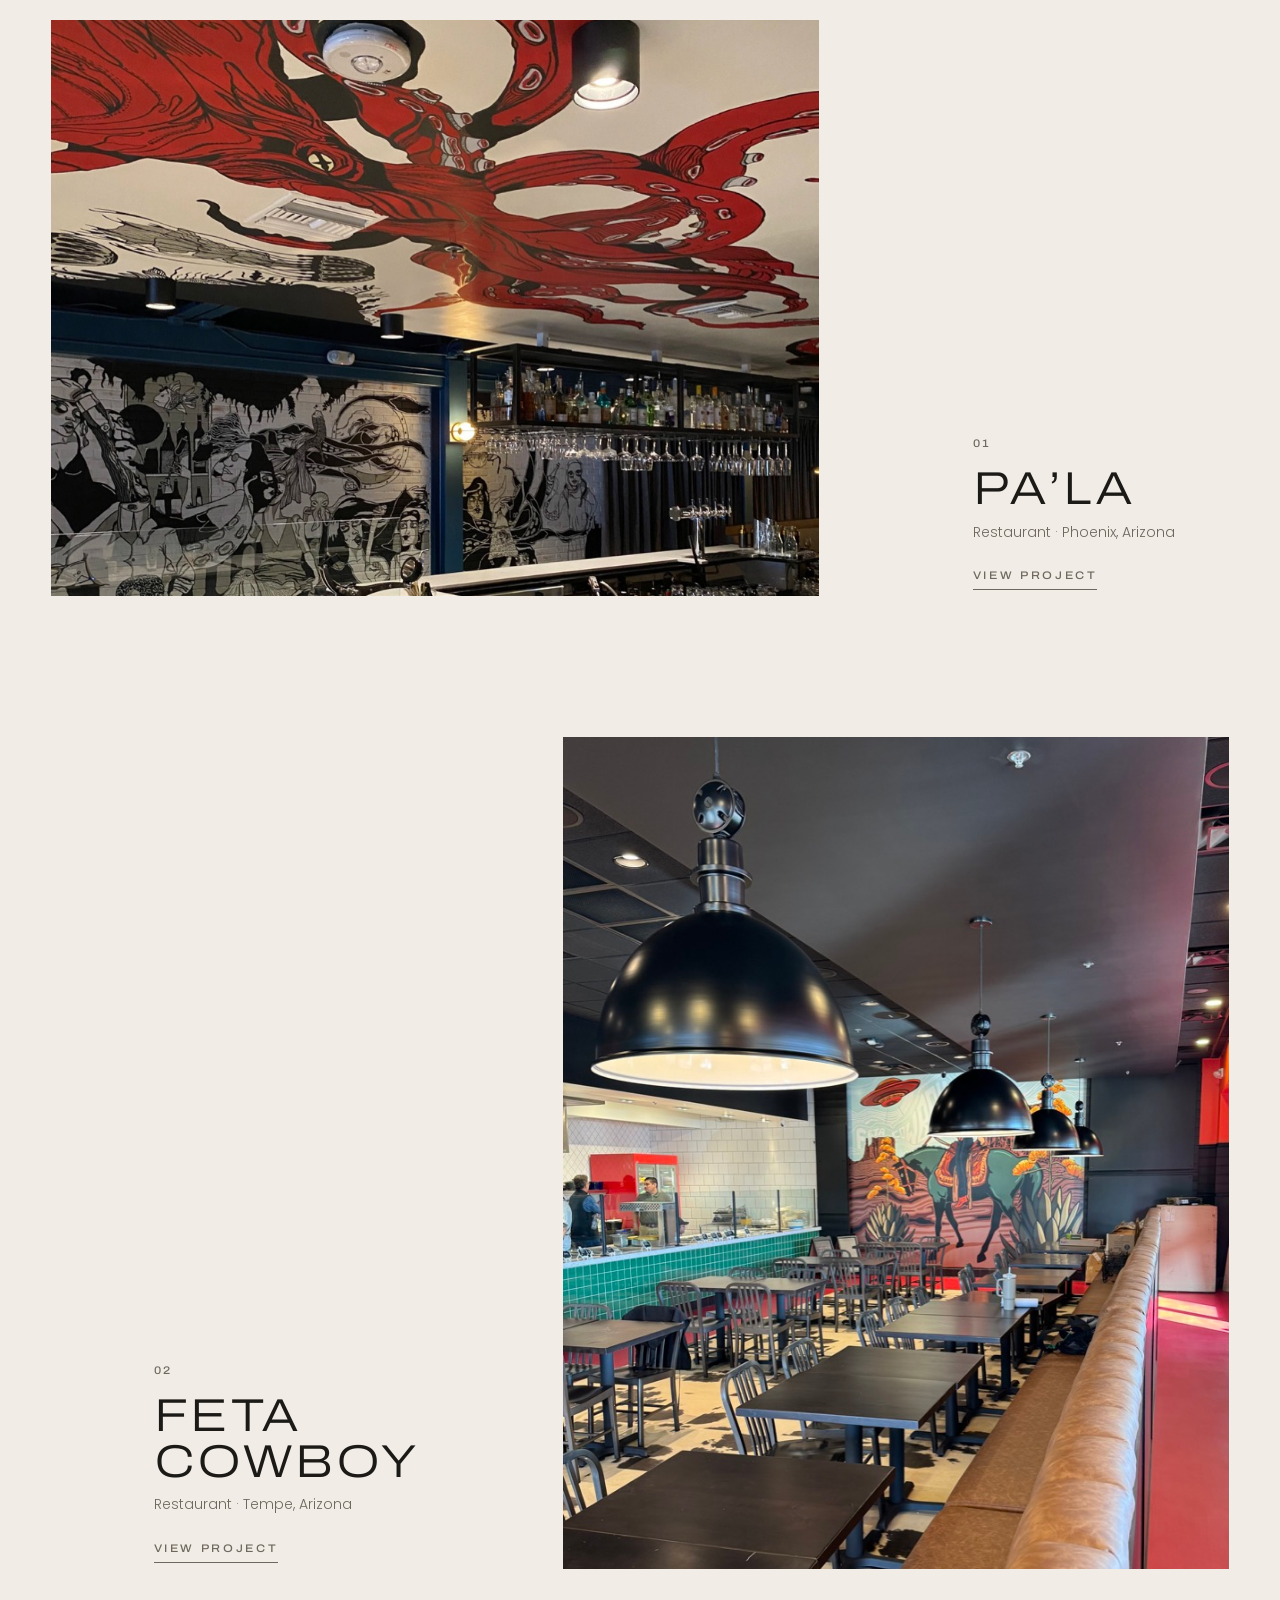
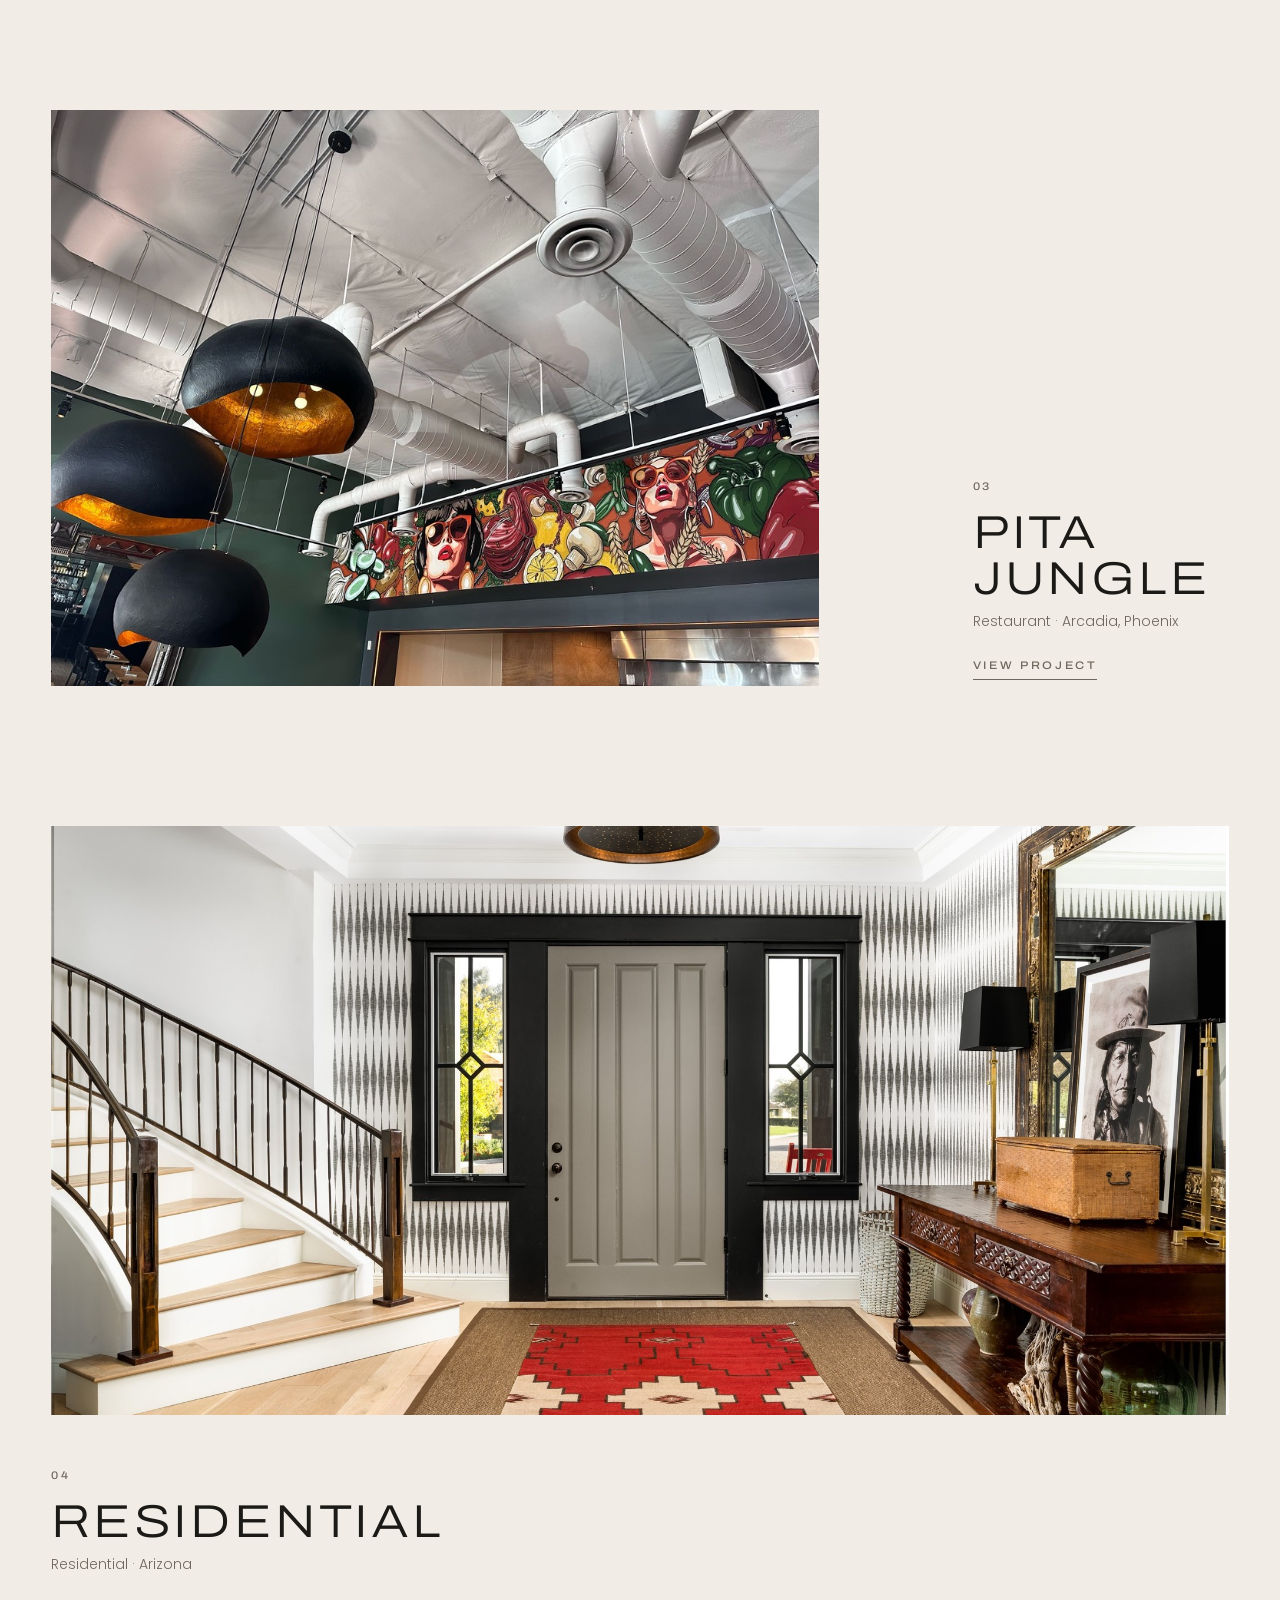
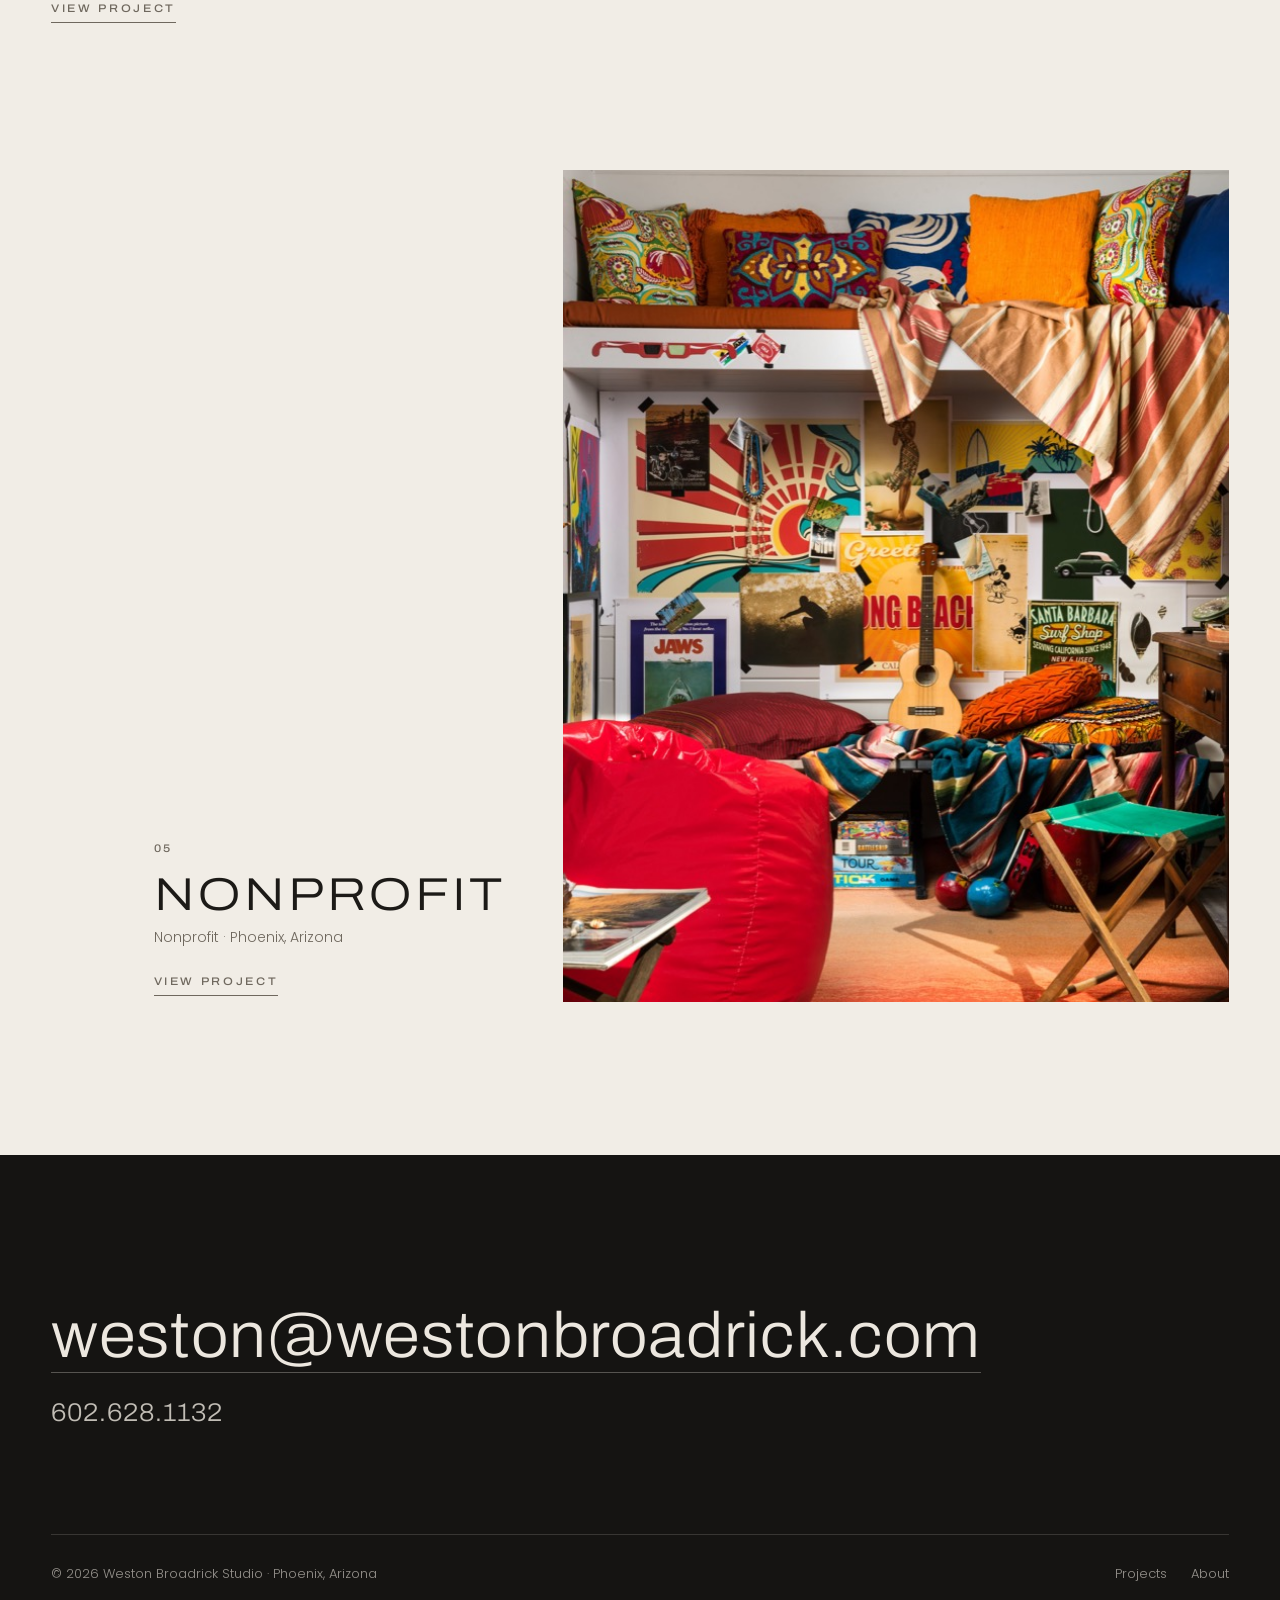
==== commit 60d25e02: "Pa'La: mural second to last, smaller circles on phones; Feta Cowboy in Tempe; custom Google/link-pre" ====
--- a/index.html
+++ b/index.html
@@ -72,7 +72,7 @@
     <div class="work-caption">
       <span class="eyebrow work-num">02</span>
       <h3 class="work-name">Feta Cowboy</h3>
-      <div class="work-type">Restaurant &middot; Phoenix, Arizona</div>
+      <div class="work-type">Restaurant &middot; Tempe, Arizona</div>
       <span class="eyebrow work-link">View project</span>
     </div>
   </a>
--- a/css/site.css
+++ b/css/site.css
@@ -276,6 +276,10 @@
 }
 .float-wrap.pos-tr { right: 7%; top: calc(var(--d) * -0.38); }
 .float-wrap.pos-bl { left: 7%; bottom: calc(var(--d) * -0.38); animation-delay: -3s; } /* drifts out of step with its partner */
+/* "big" = 25% larger; "inside" = kept within the photo instead of overlapping neighbors (Pa'La) */
+.float-wrap.big { --d: clamp(225px, 27.5vw, 400px); }
+.float-wrap.inside.pos-tr { top: 6%; right: 4%; }
+.float-wrap.inside.pos-bl { bottom: 6%; left: 4%; }
 @keyframes drift { 0%, 100% { transform: translateY(0); } 50% { transform: translateY(-12px); } }
 .float-circle {
   width: 100%; height: 100%; border-radius: 50%;
@@ -296,6 +300,9 @@
   .float-wrap.pos-tr { right: 14px; top: calc(var(--d) * -0.3); }
   .float-wrap.pos-bl { left: 14px; bottom: calc(var(--d) * -0.3); }
   .float-wrap.m-br { --d: 130px; top: auto; bottom: -34px; right: 14px; }
+  .float-wrap.big { --d: 120px; } /* desktop keeps the larger size; phones stay small */
+  .float-wrap.inside.pos-tr { top: 16px; right: 12px; }
+  .float-wrap.inside.pos-bl { bottom: 12px; left: 12px; }
   .float-circle { border-width: 4px; }
 }
 
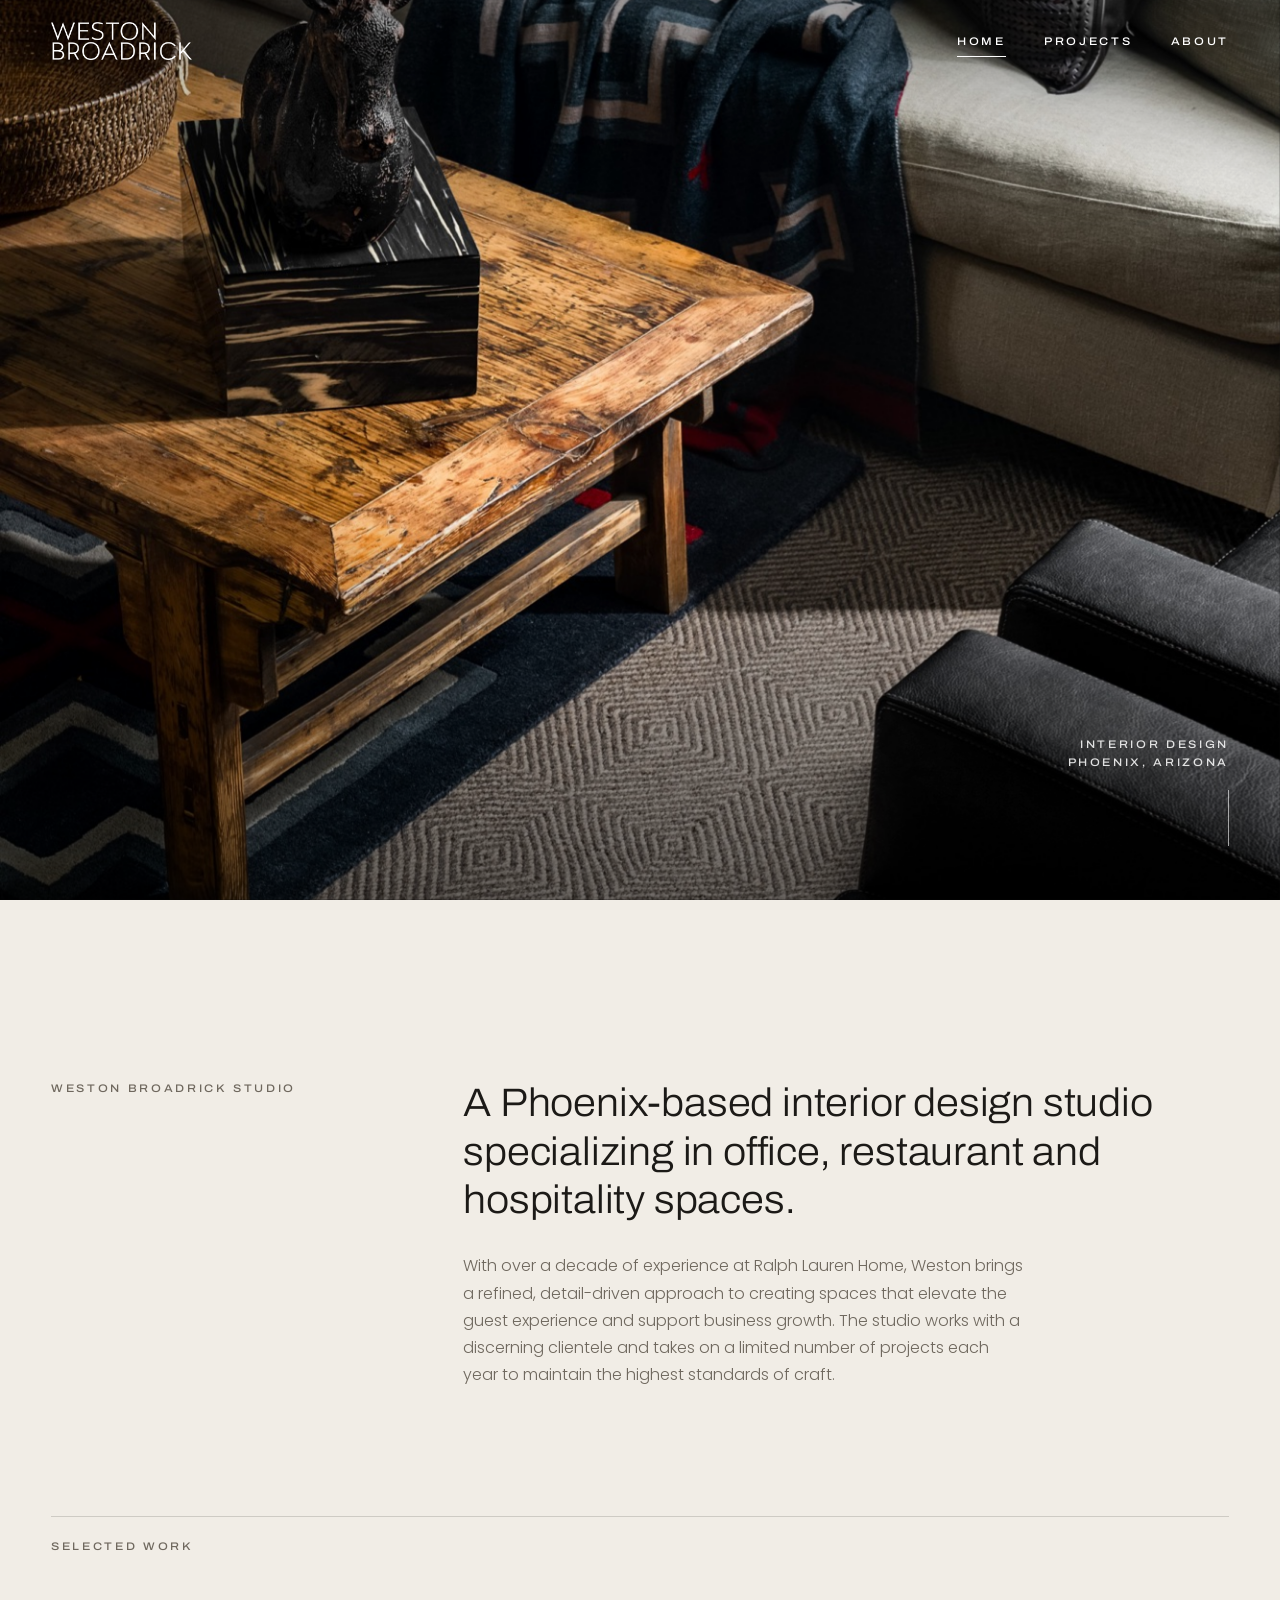
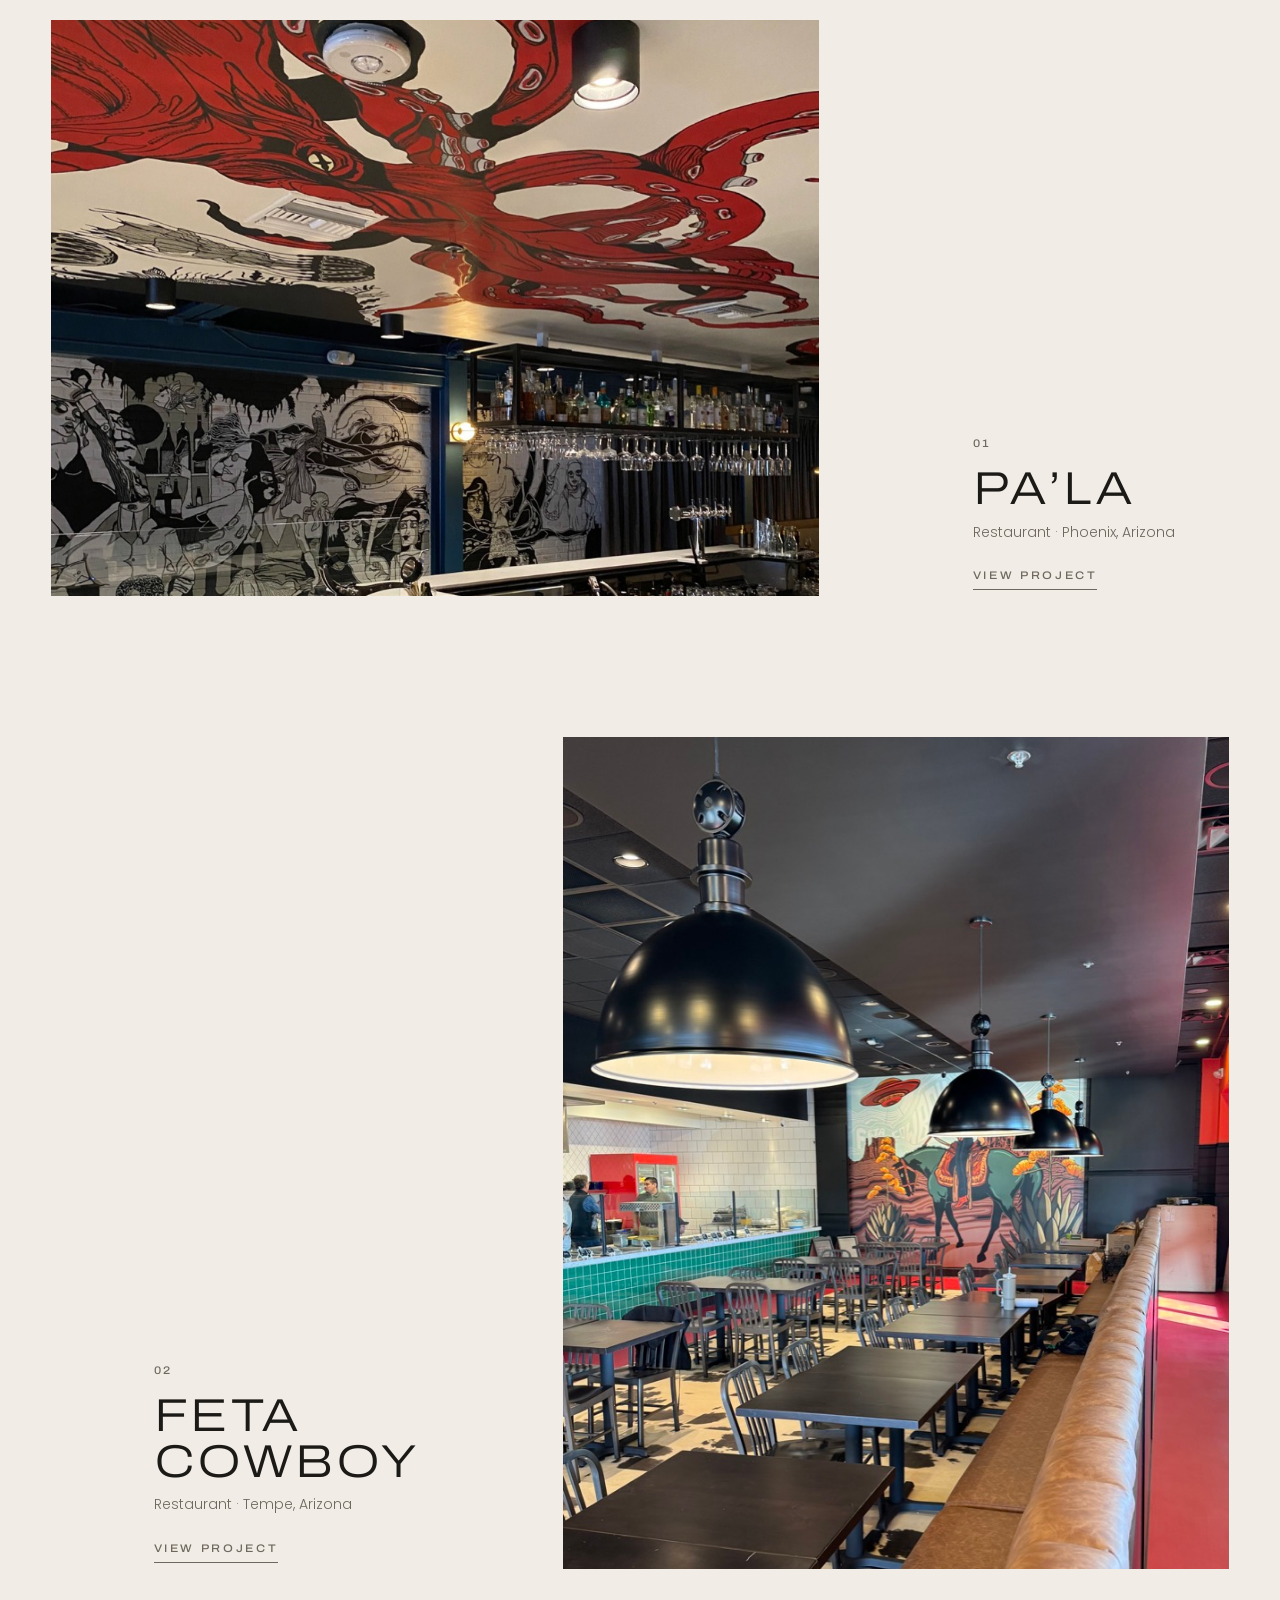
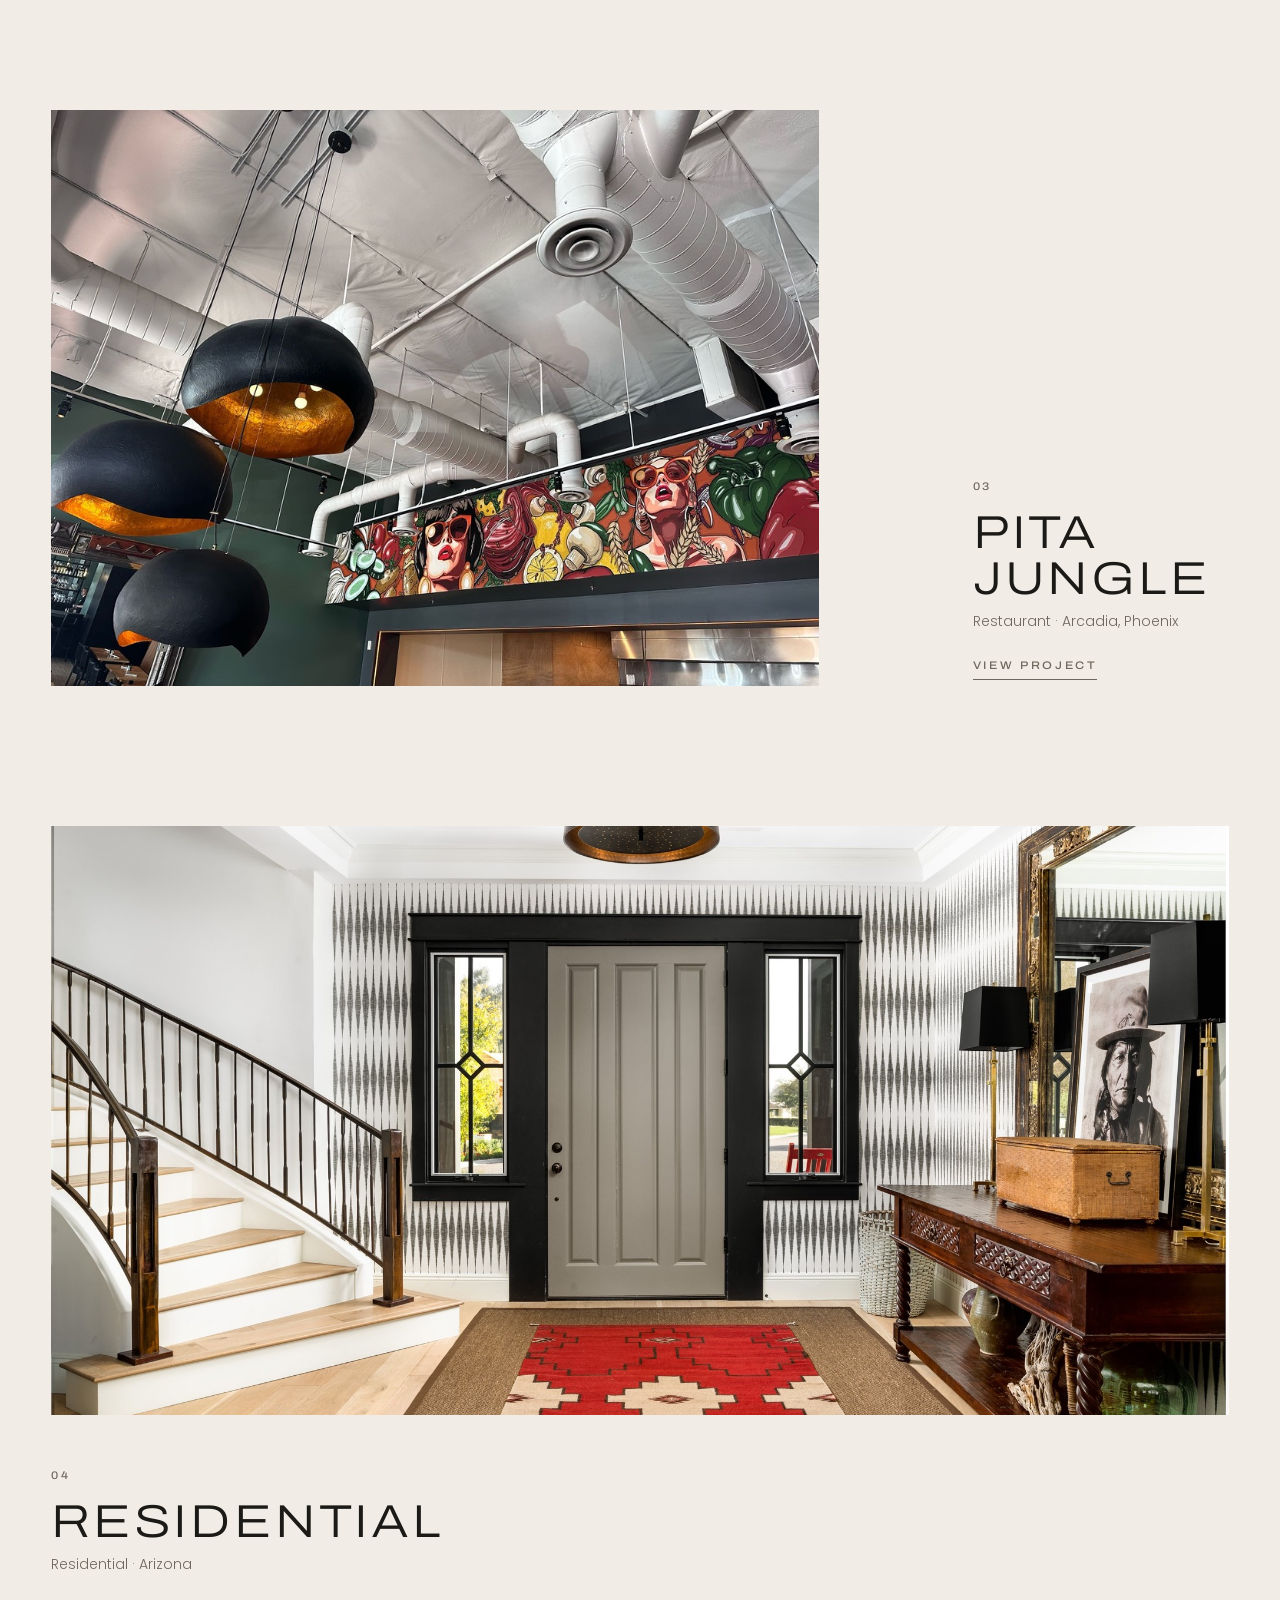
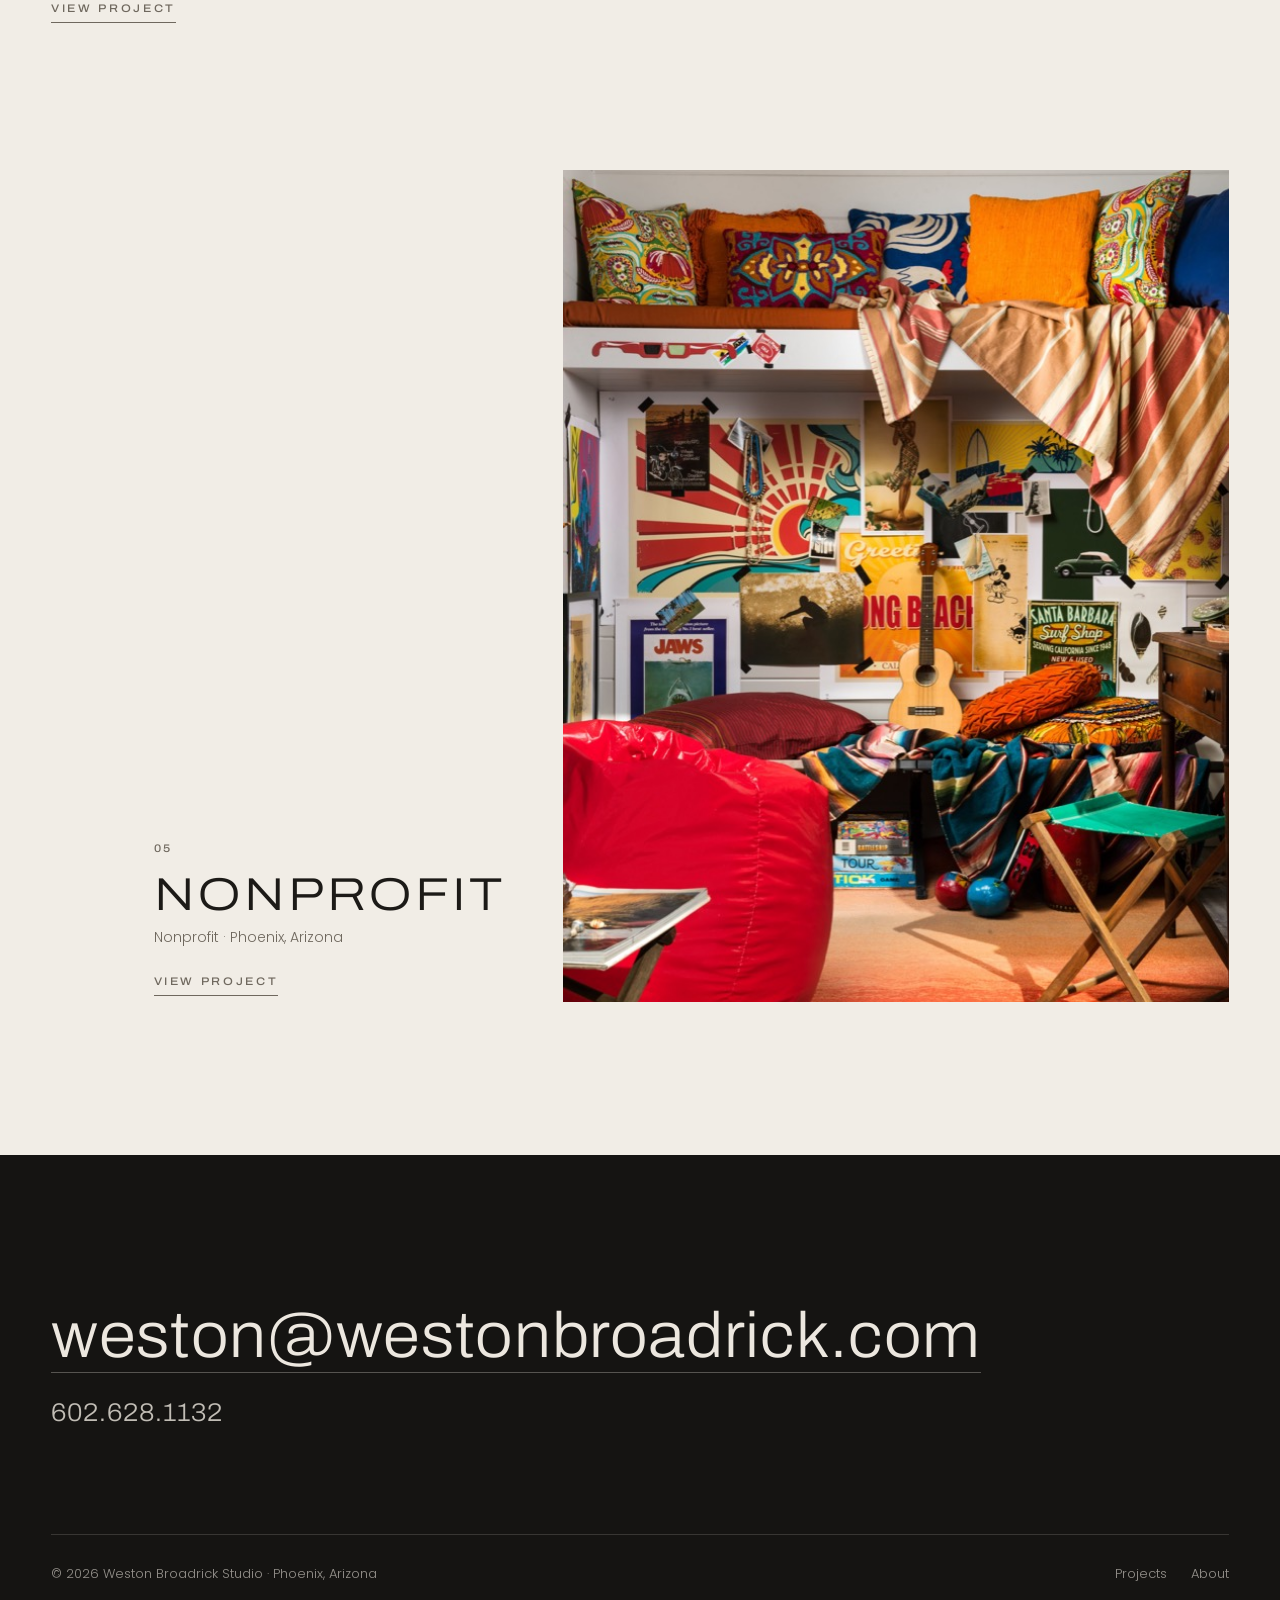
==== commit 8ad7eb50: "Remove Projects index page: Projects links open Pa'La, /projects forwards there Co-Authored-By: Clau" ====
--- a/index.html
+++ b/index.html
@@ -27,7 +27,7 @@
   <nav class="nav" id="site-nav" aria-label="Main">
     <a href="./" aria-current="page">Home</a>
     <div class="nav-drop">
-      <a href="projects/" class="nav-drop-toggle">Projects</a>
+      <a href="projects/pala/" class="nav-drop-toggle">Projects</a>
       <ul class="nav-sub"><li><a href="projects/pala/">Pa’La</a></li><li><a href="projects/fetacowboy/">Feta Cowboy</a></li><li><a href="projects/pita-jungle/">Pita Jungle</a></li><li><a href="projects/residential/">Residential</a></li><li><a href="projects/nonprofit/">Nonprofit</a></li></ul>
     </div>
     <a href="contact/">About</a>
@@ -57,7 +57,7 @@
   </section>
 
   <section class="index wrap" aria-labelledby="work-h">
-    <div class="index-head"><h2 class="eyebrow" id="work-h" style="margin:0">Selected Work</h2><a class="eyebrow" href="projects/">All projects</a></div>
+    <div class="index-head"><h2 class="eyebrow" id="work-h" style="margin:0">Selected Work</h2></div>
   <a class="work a reveal" href="projects/pala/">
     <div class="work-media"><img src="images/pala-01.jpg" srcset="images/pala-01-sm.jpg 1000w, images/pala-01.jpg 2000w" sizes="(max-width: 820px) 100vw, 66vw" width="2000" height="1910" alt="Red octopus mural spanning the bar ceiling at Pa’La" data-full="images/pala-01.jpg" loading="lazy" decoding="async"></div>
     <div class="work-caption">
@@ -115,7 +115,7 @@
     </div>
     <div class="footer-base">
       <span>&copy; 2026 Weston Broadrick Studio &middot; Phoenix, Arizona</span>
-      <nav aria-label="Footer"><a href="projects/">Projects</a><a href="contact/">About</a></nav>
+      <nav aria-label="Footer"><a href="projects/pala/">Projects</a><a href="contact/">About</a></nav>
     </div>
   </div>
 </footer>
